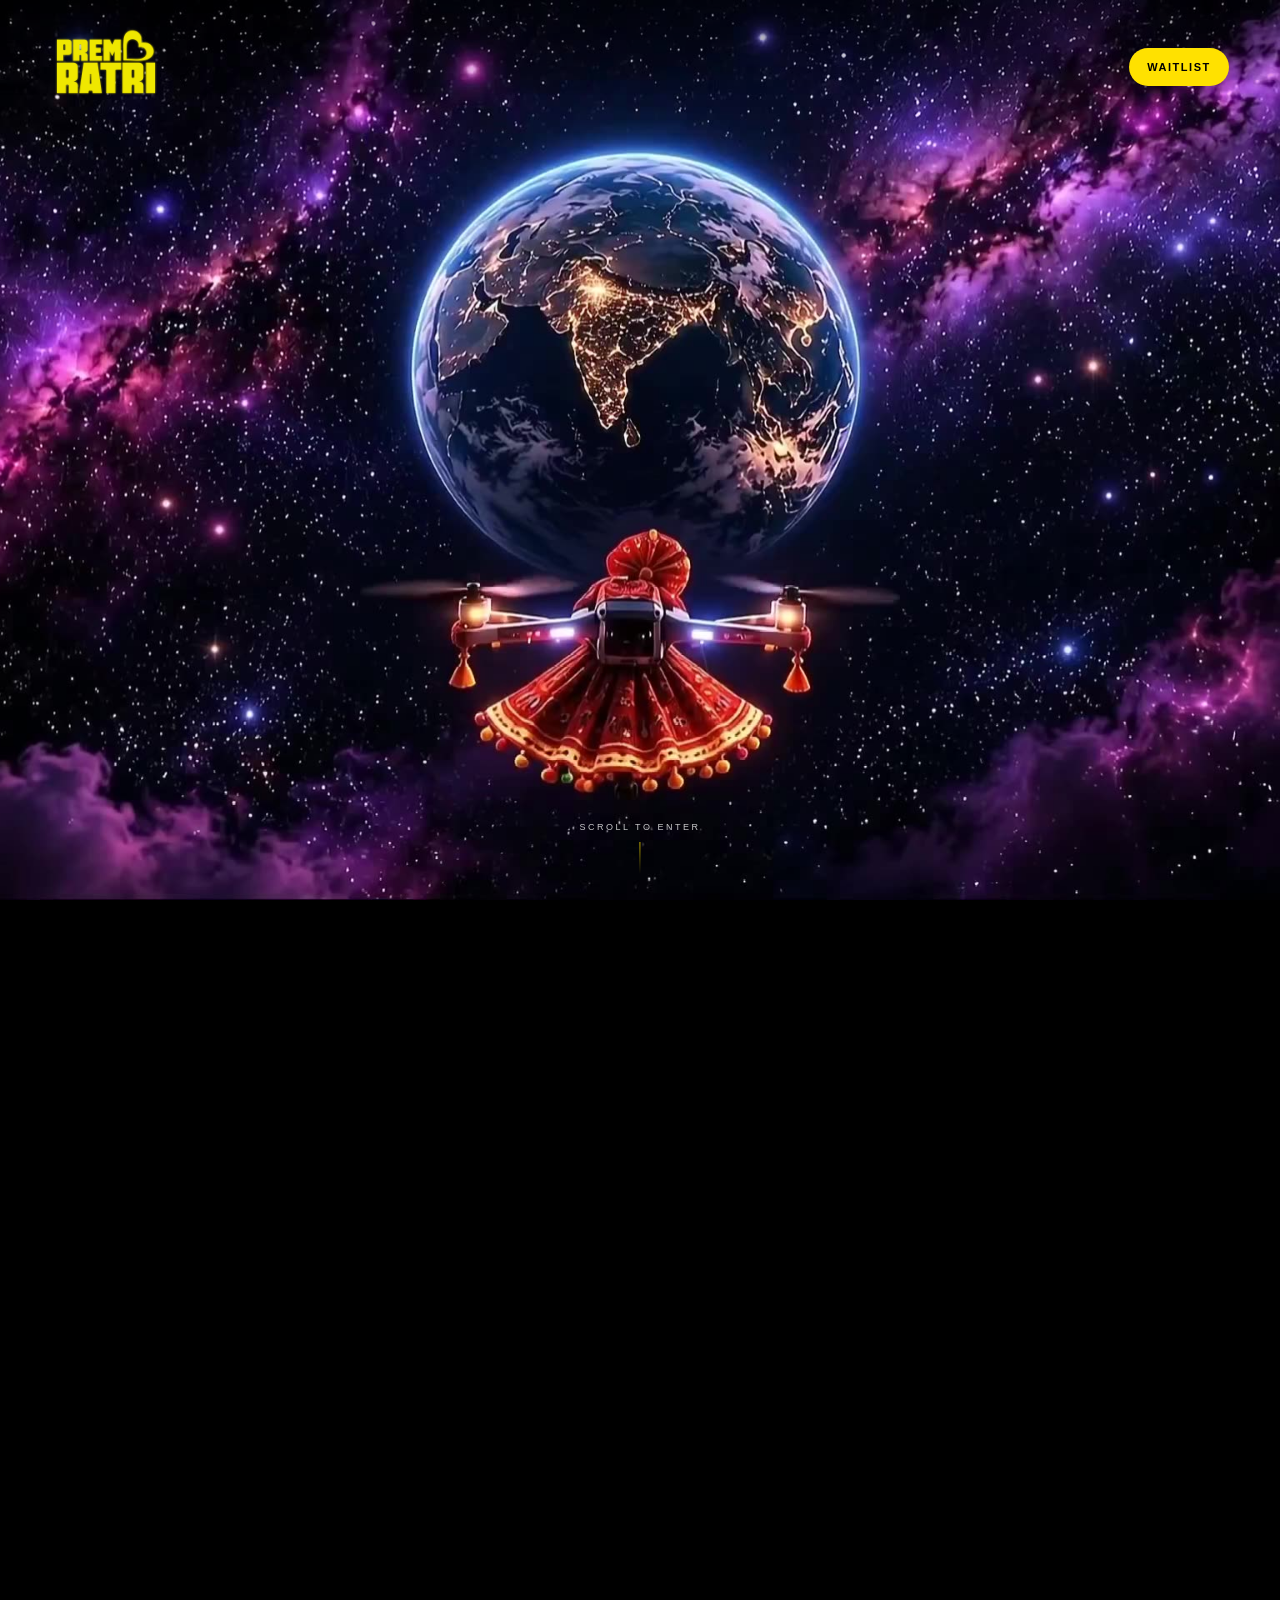
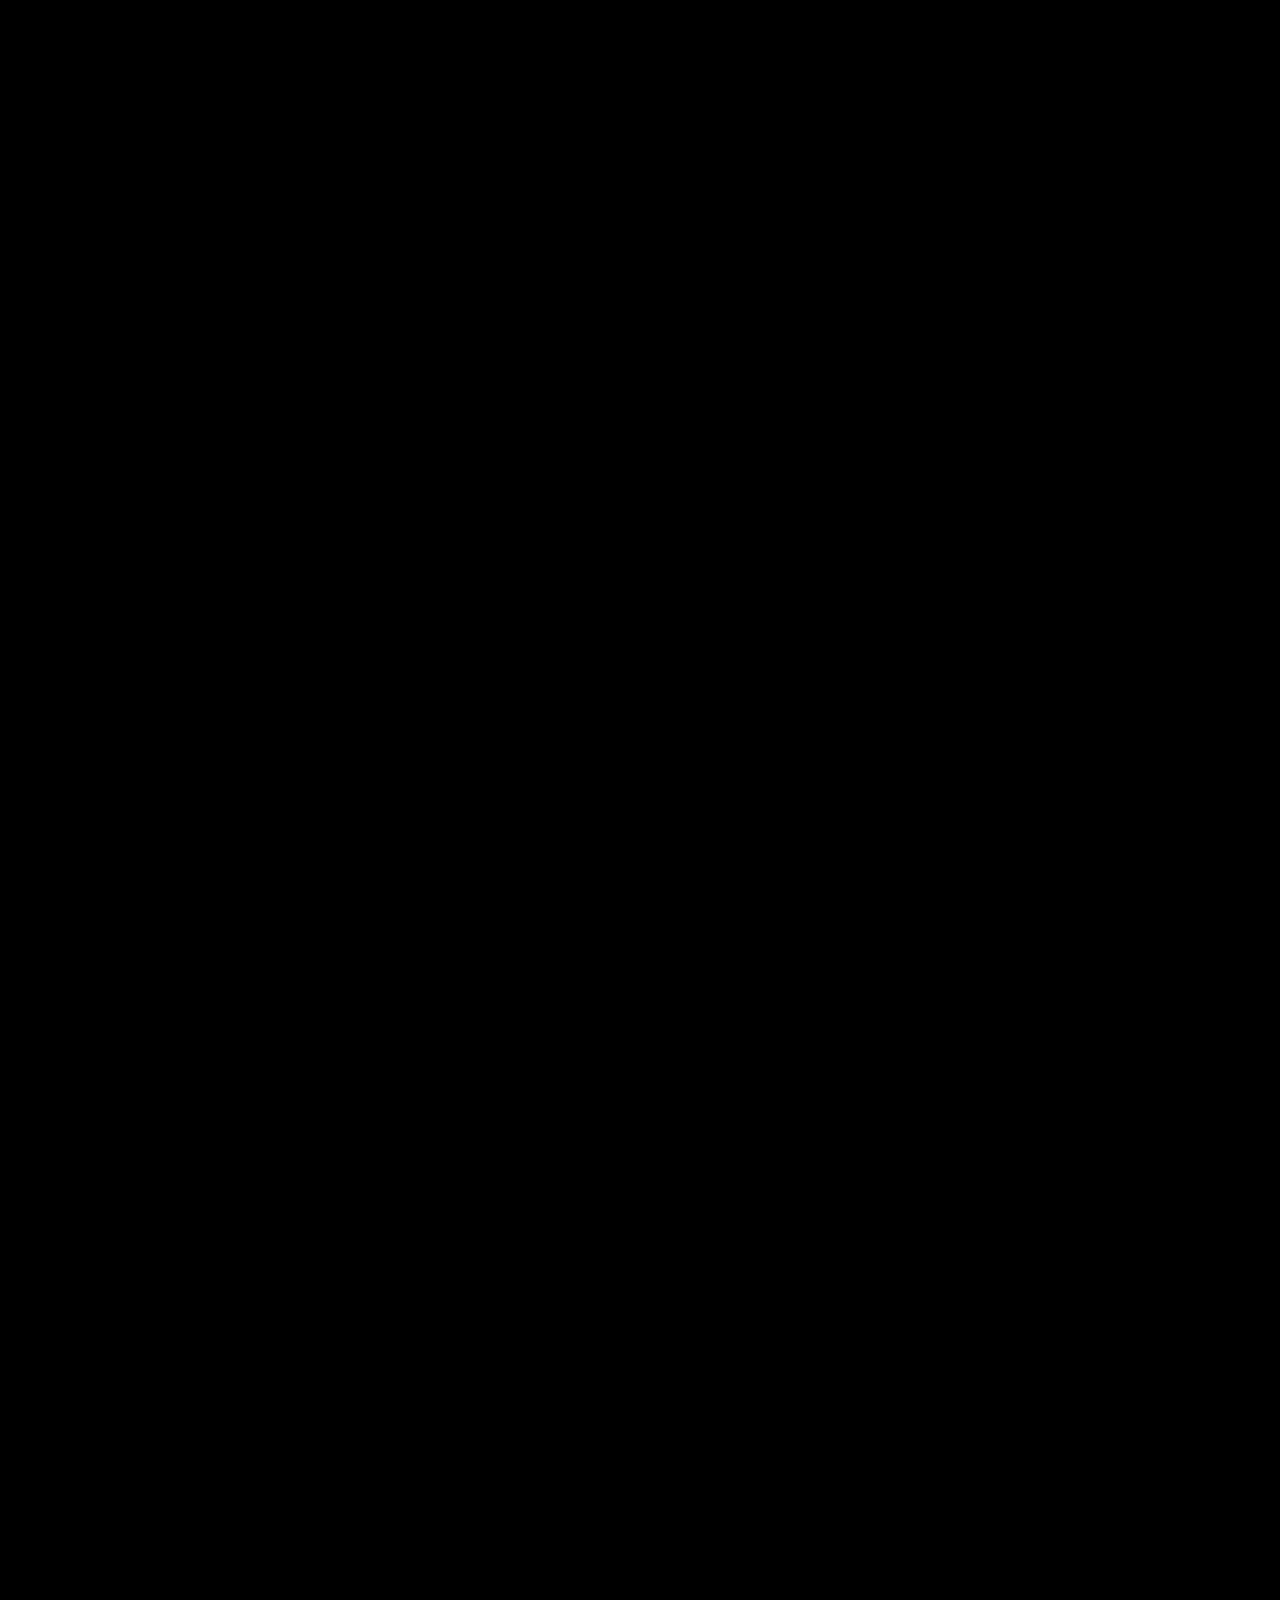
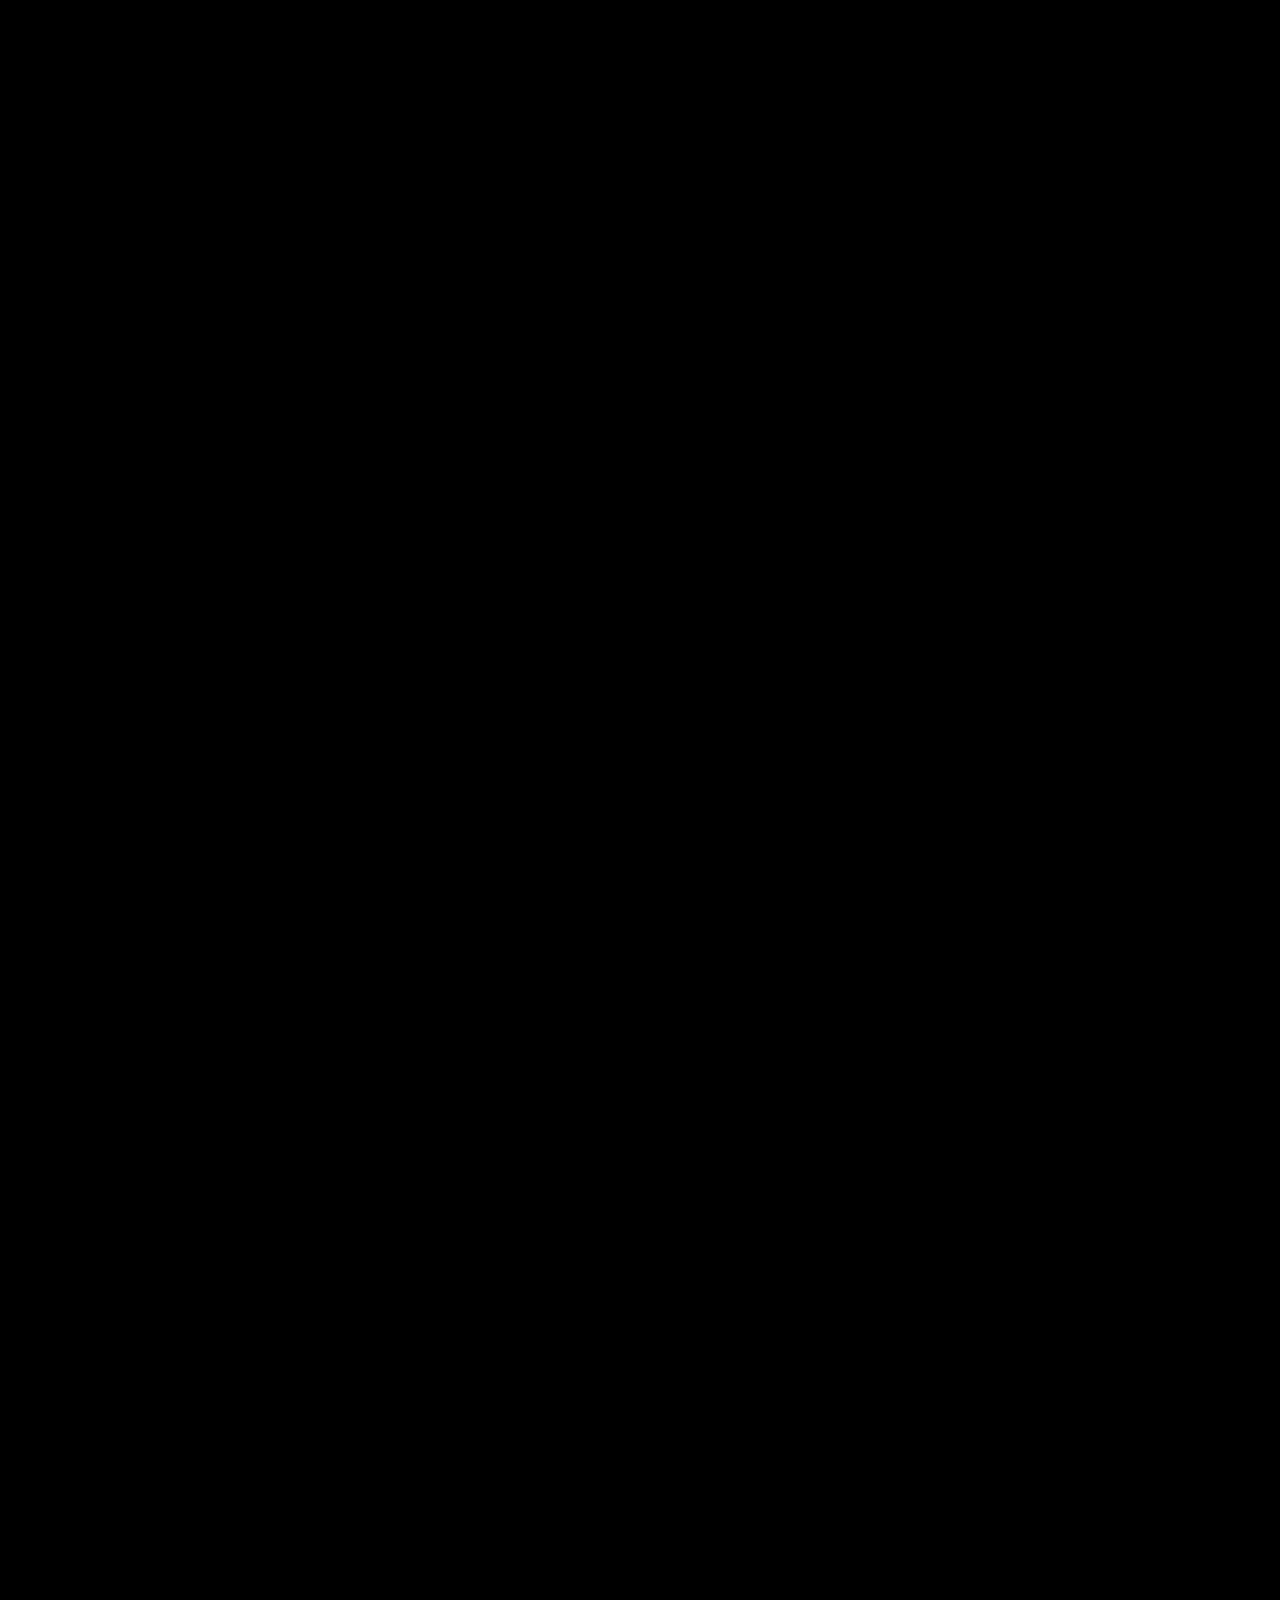
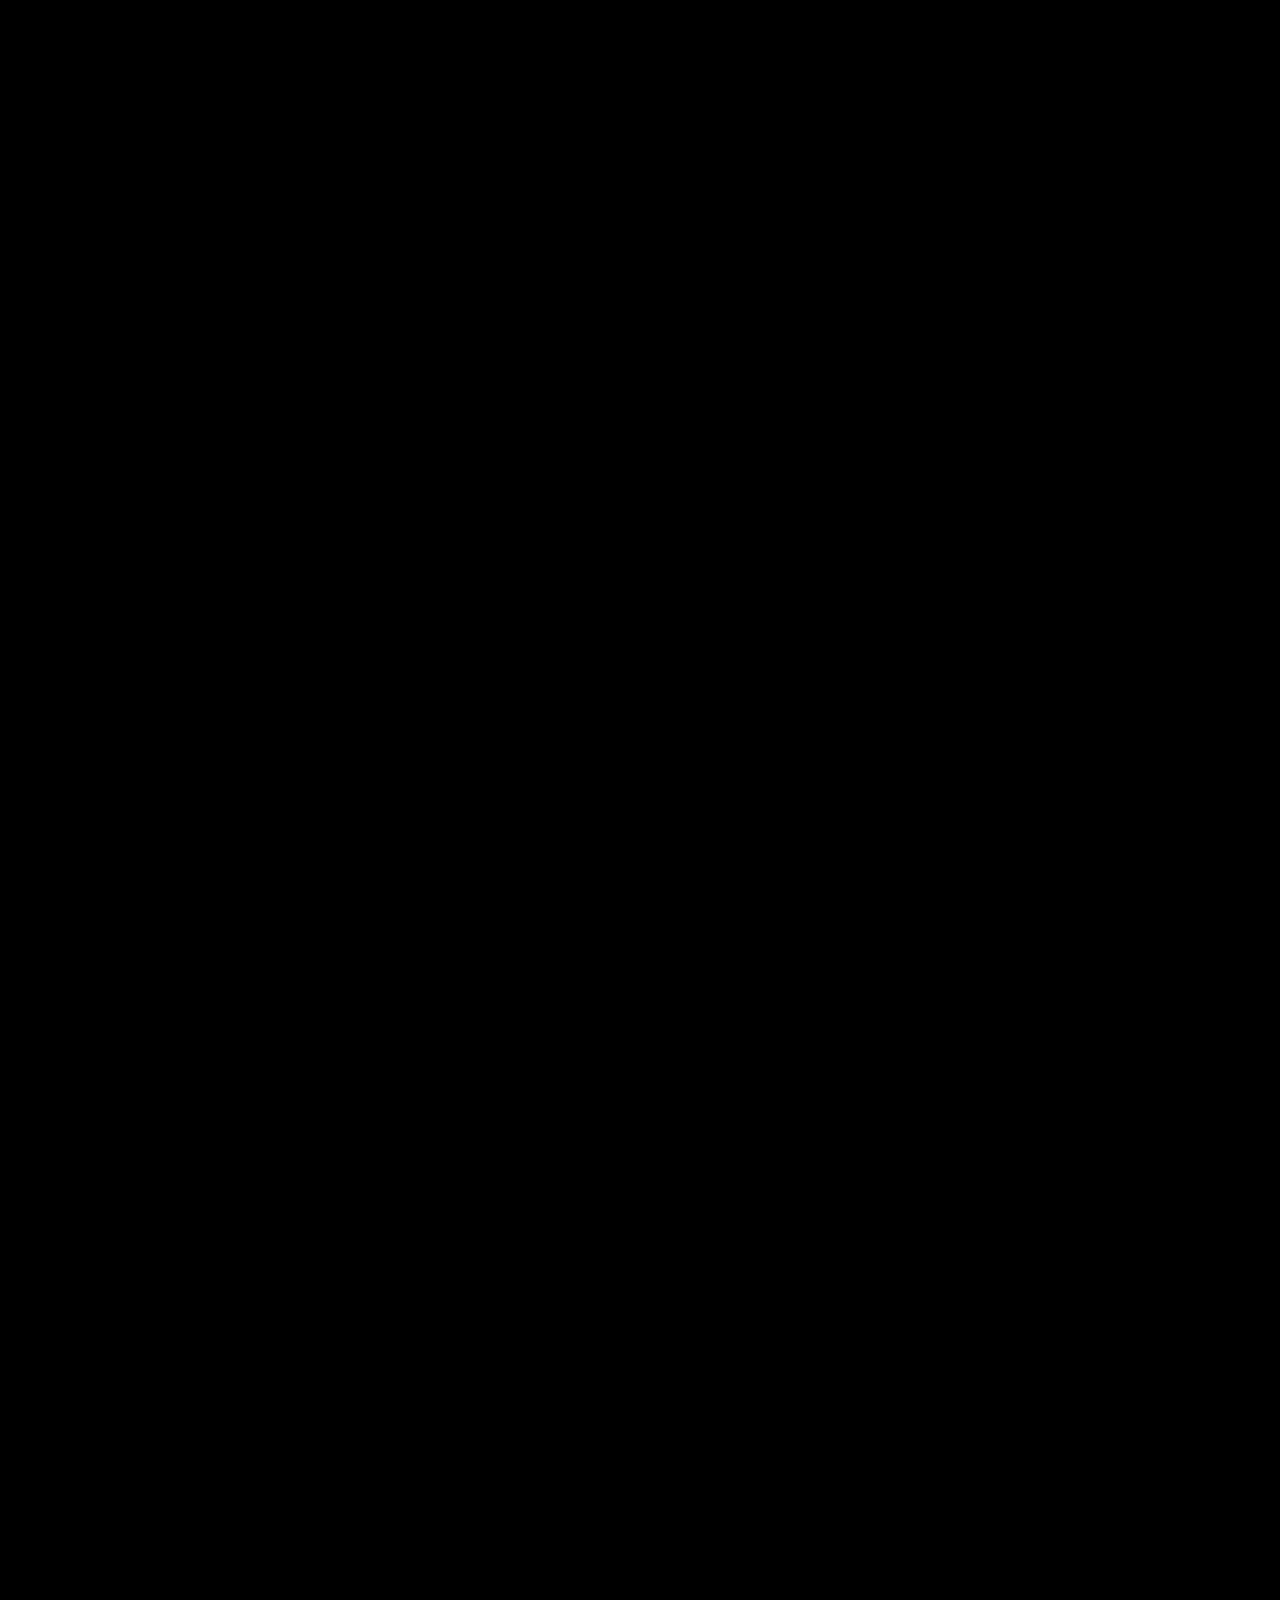
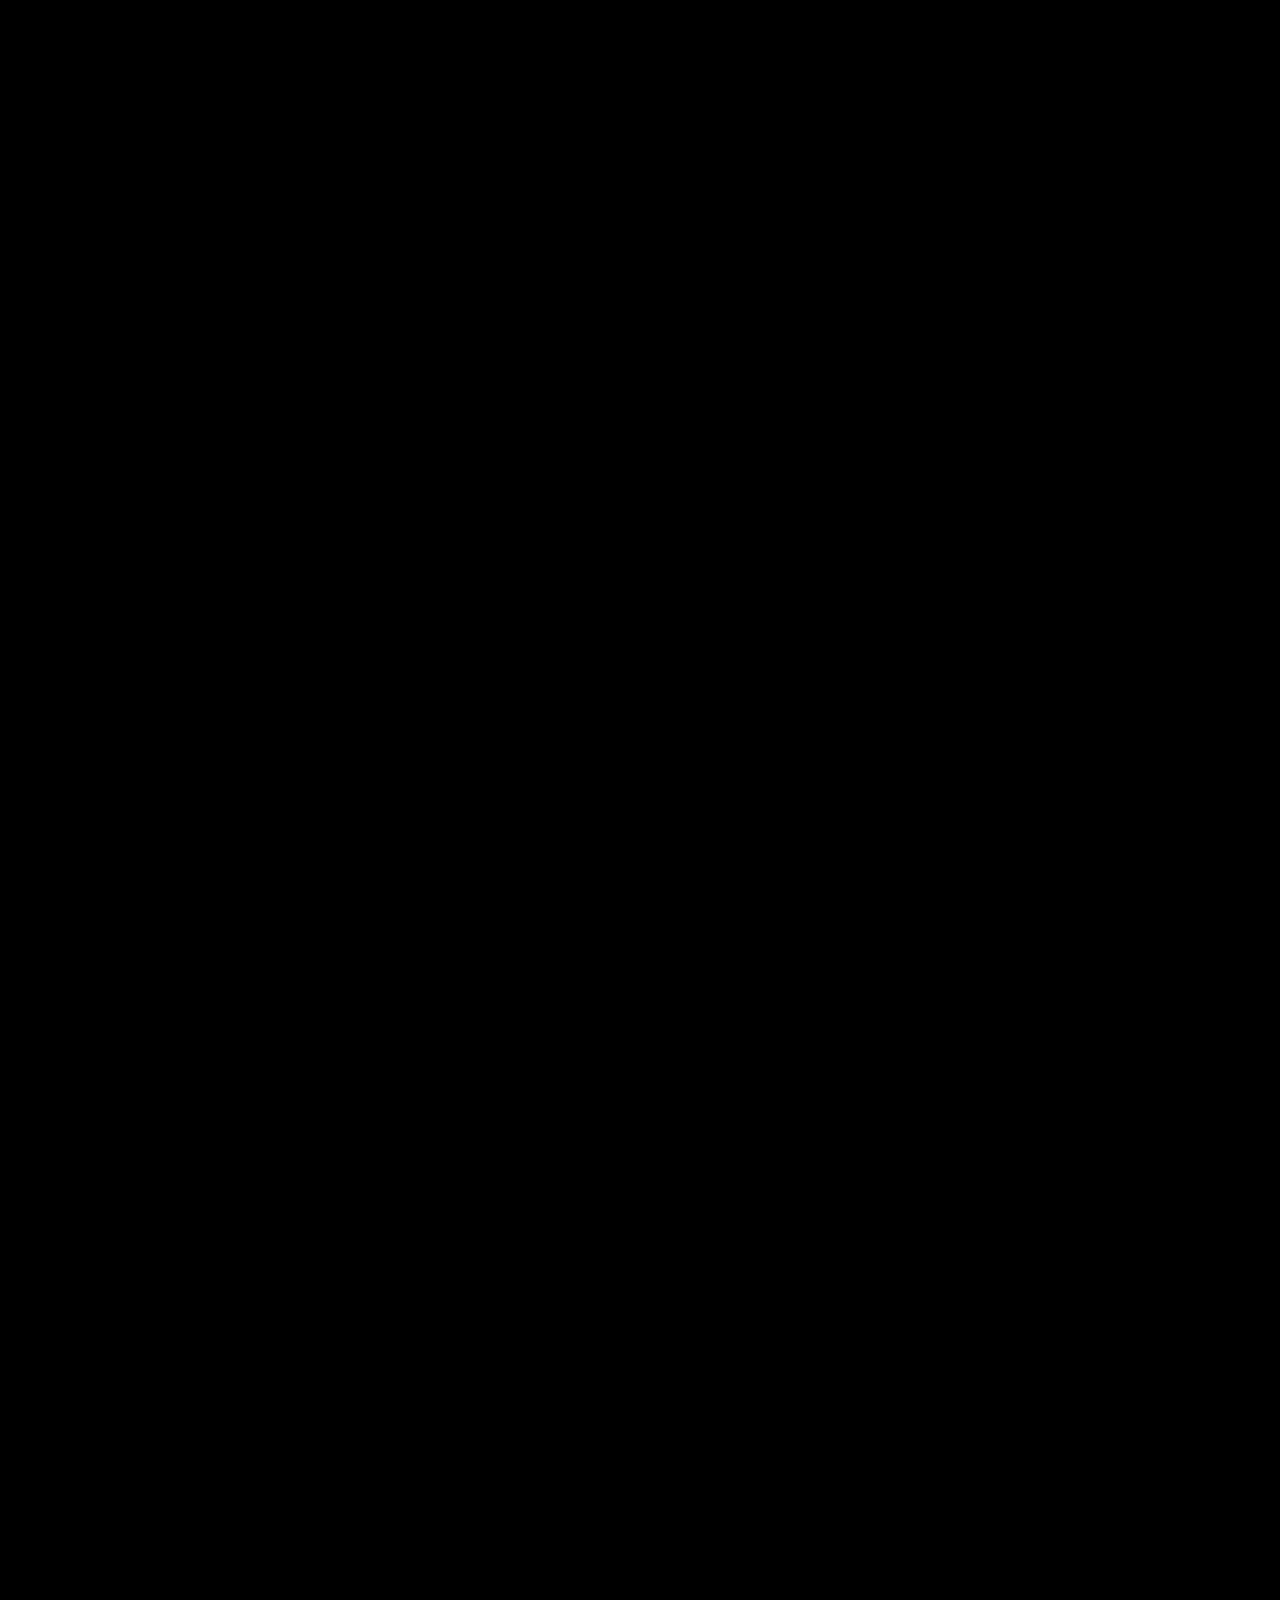
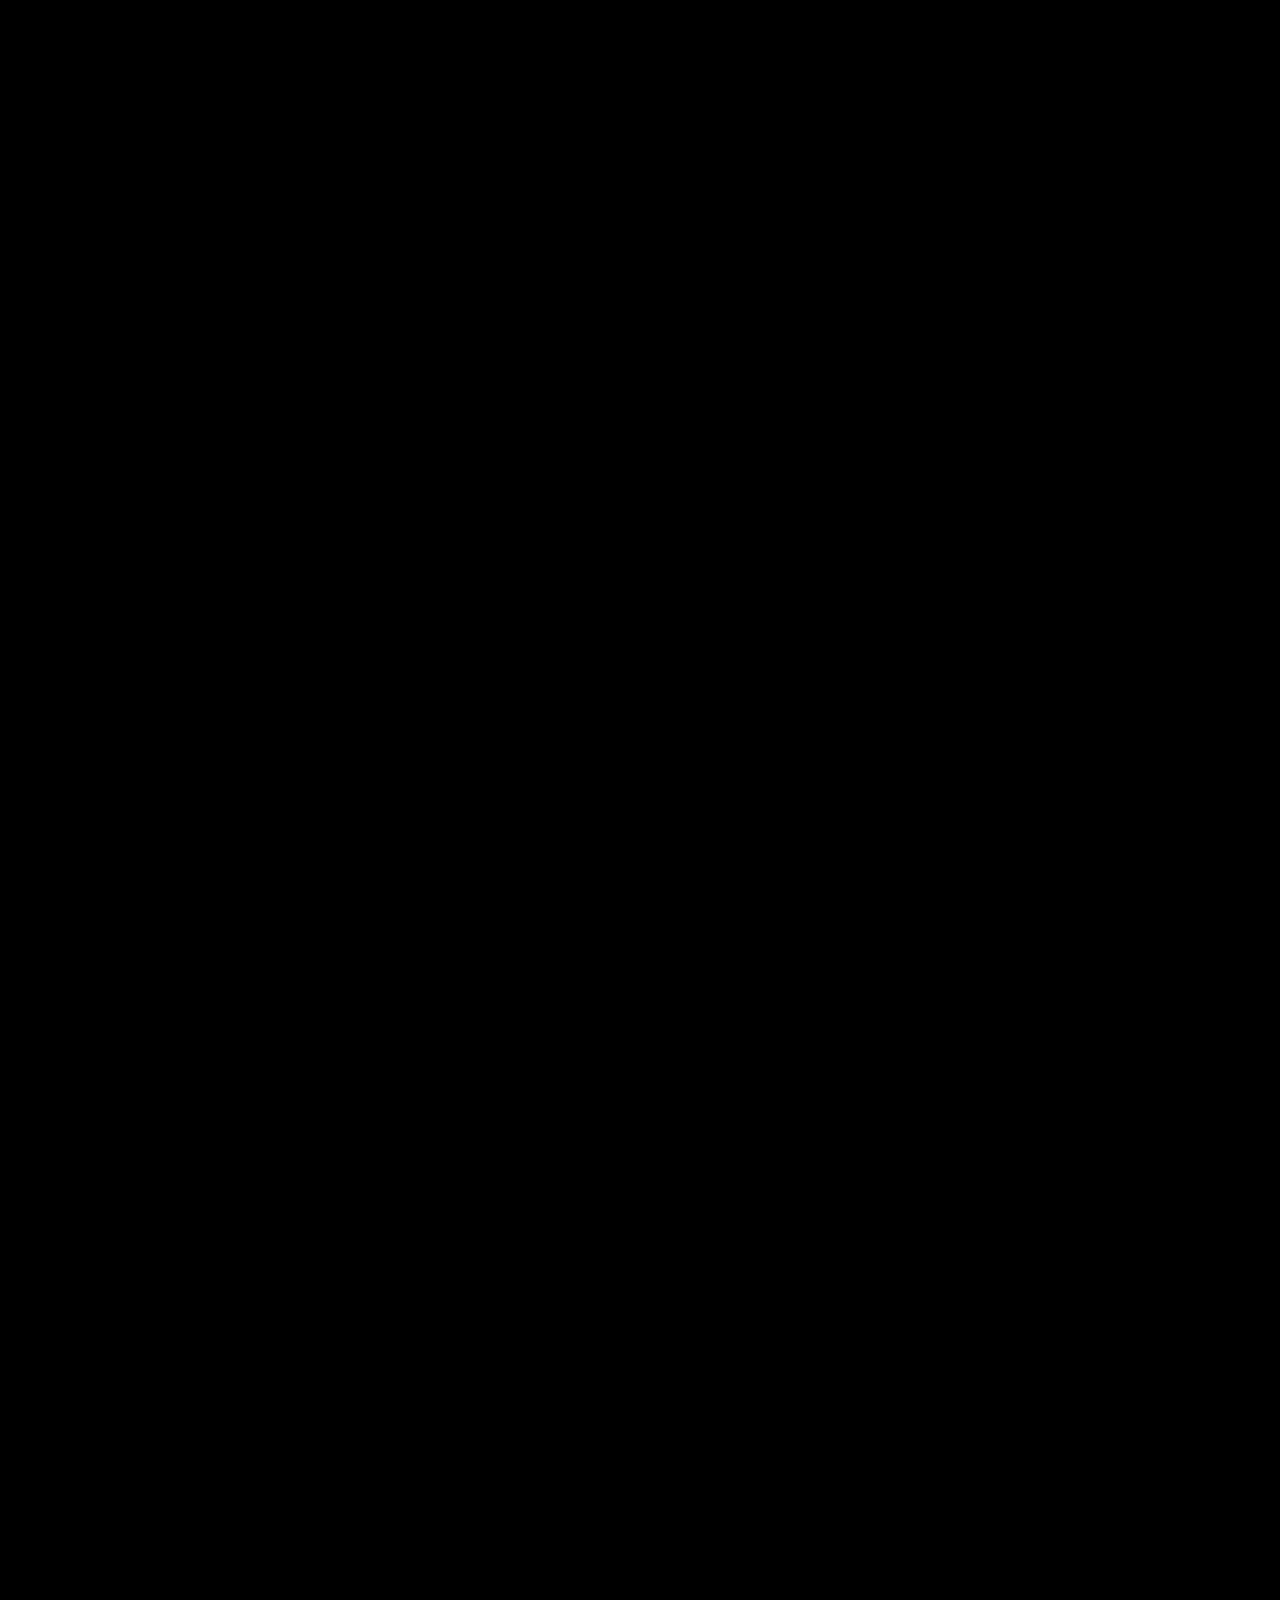
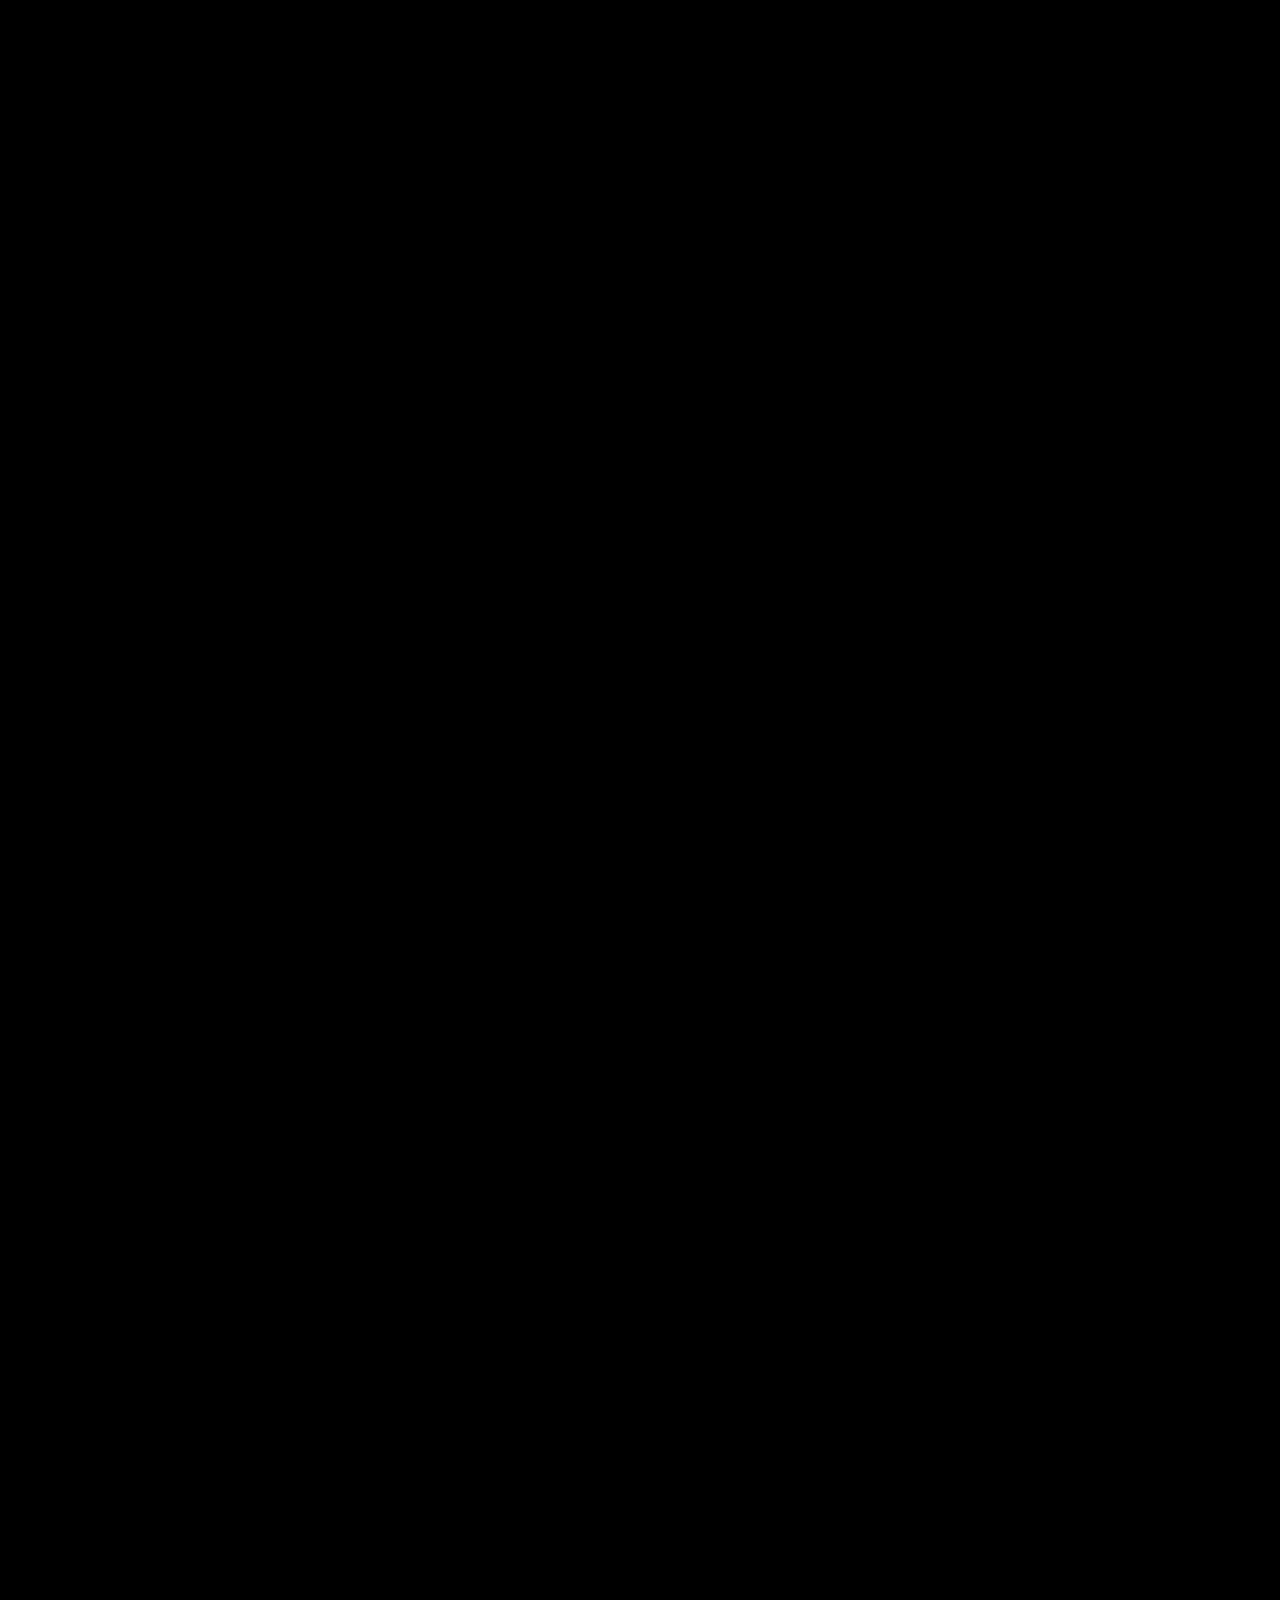
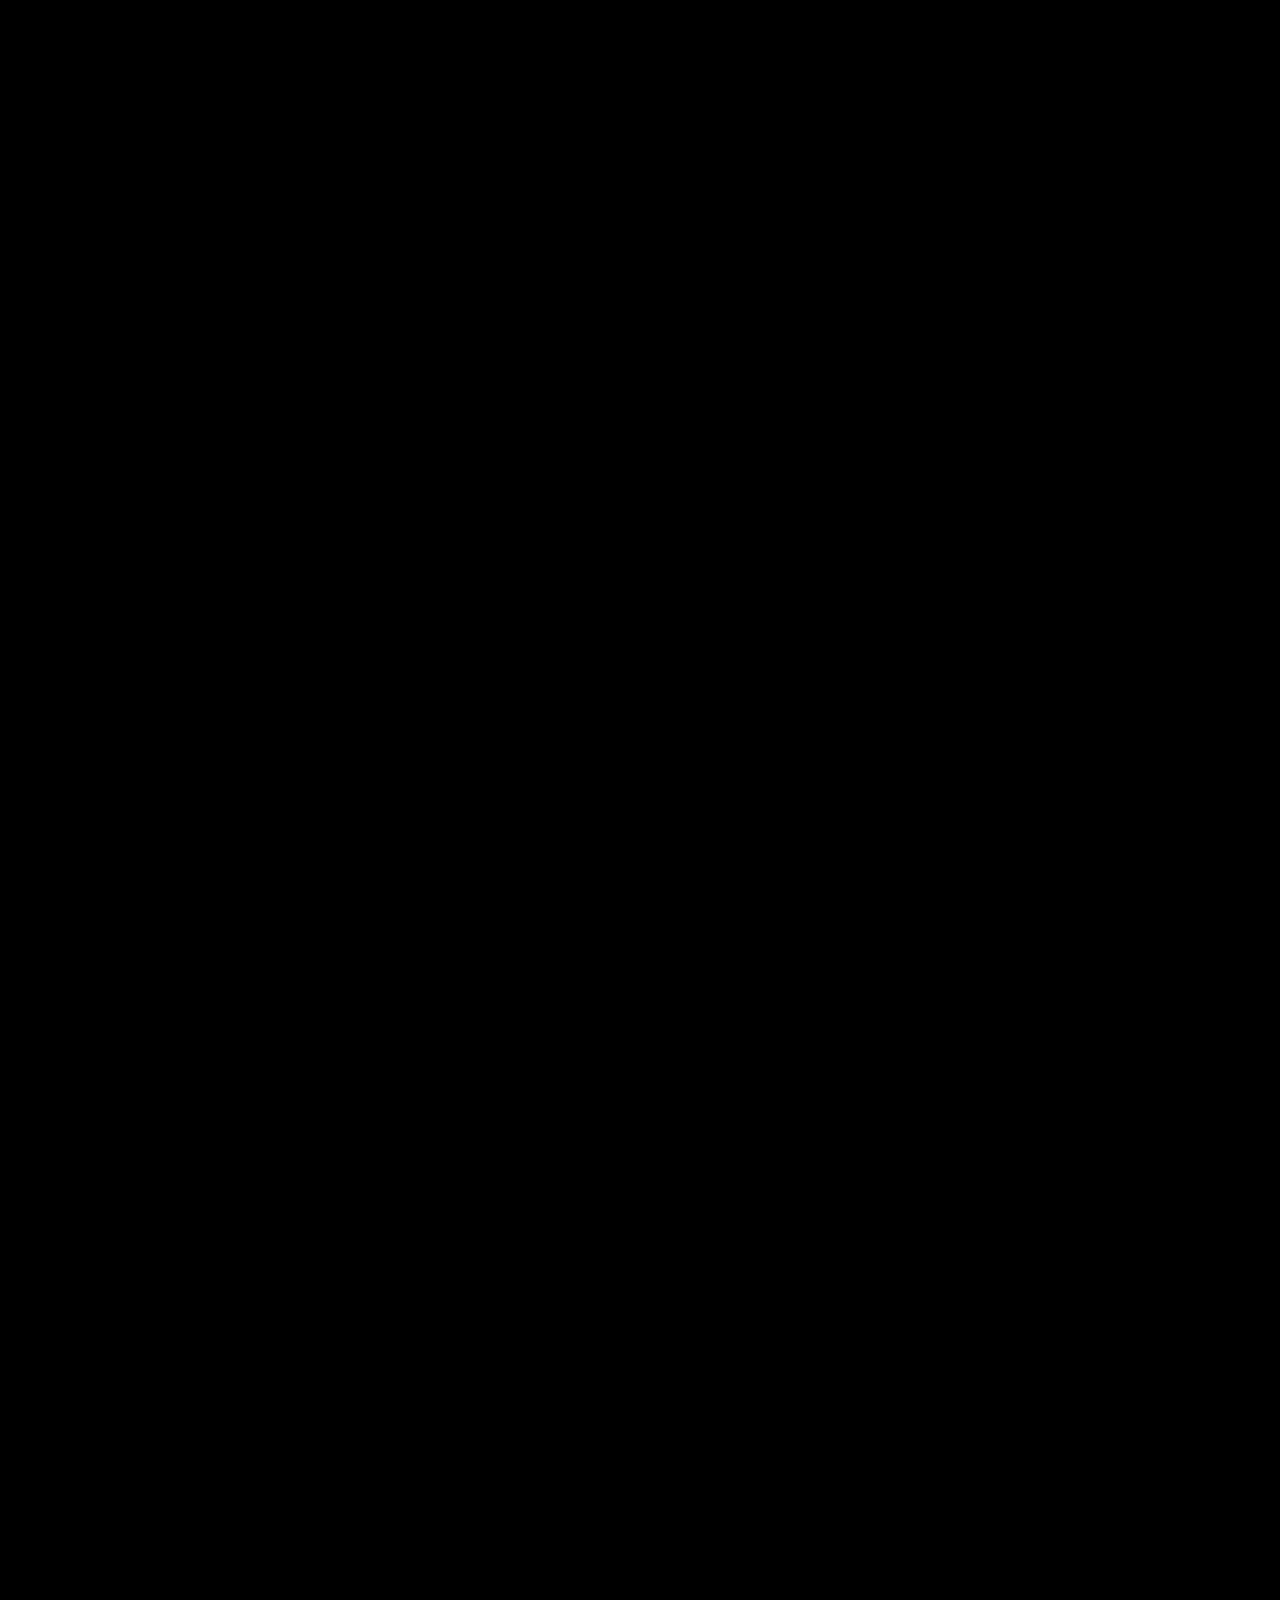
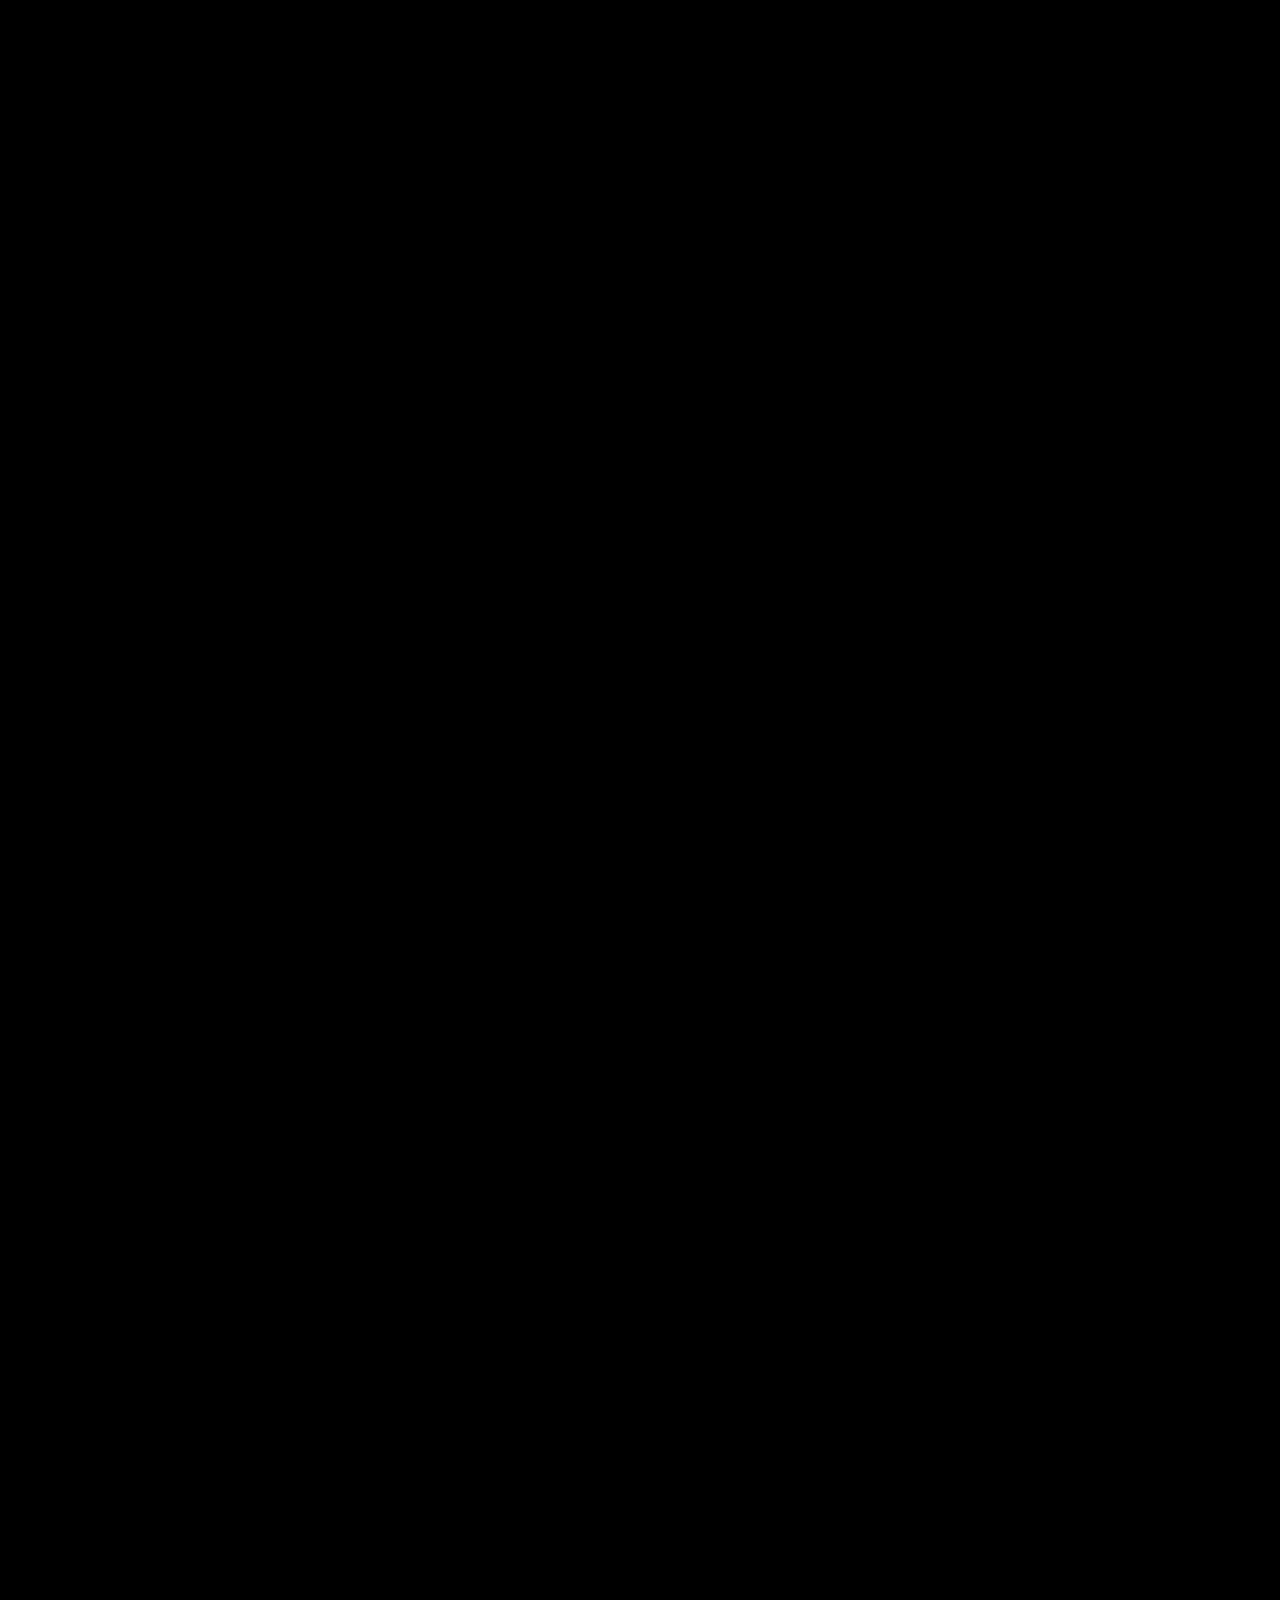
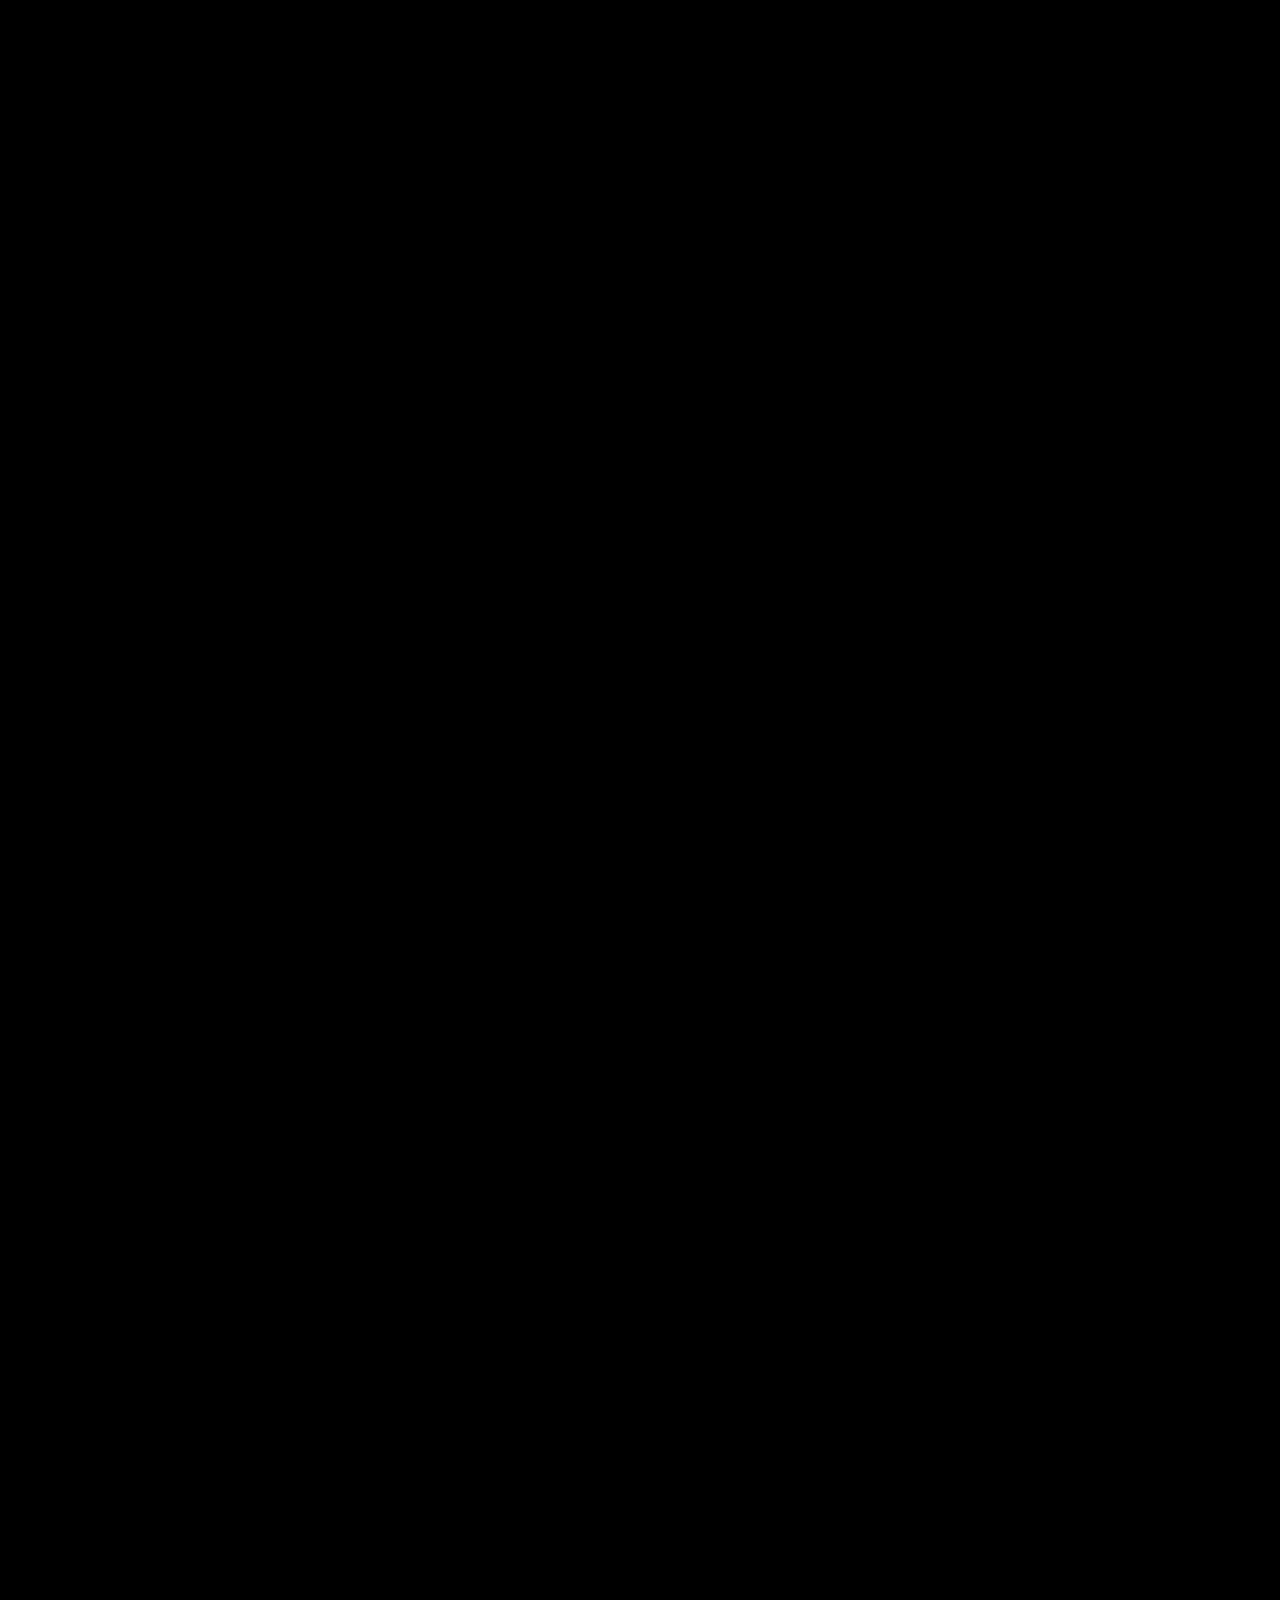
==== index.html @ a8b83d9d "Add waitlist, Instagram and contact updates" ====
<!doctype html>
<html lang="en">

<head>
  <meta charset="utf-8">
  <meta name="viewport" content="width=device-width,initial-scale=1,viewport-fit=cover">
  <meta name="theme-color" content="#000000">
  <link rel="icon" type="image/png" href="PremRatrilogo.png">
  <title>PREM RATRI</title>
  <link rel="stylesheet" href="css/style.css">
  <!-- WAITLIST MODULE: remove this line + mount div + waitlist.js to detach -->
  <link rel="stylesheet" href="css/waitlist.css">
</head>

<body>
  <header class="site-header" id="siteHeader">
    <div class="brand-logo">
      <img src="./PremRatrilogo.png" alt="Prem Ratri">
    </div>
    <!-- <a class="header-book" href="https://www.youtube.com/">BOOK NOW</a> -->
  </header>

  <main id="top">
    <section class="sequence" id="sequence" aria-label="Prem Ratri cinematic experience">
      <div class="stage" id="stage">
        <video id="sequenceVideo" class="sequence-video" muted playsinline webkit-playsinline preload="auto"
          poster="video/prem-ratri-desktop-poster.jpg" data-desktop-src="video/prem-ratri-scroll.mp4"
          data-mobile-src="video/prem-ratri-scroll-mobile.mp4" aria-label="Prem Ratri scroll animation"></video>
        <div class="scroll-cue" id="scrollCue">SCROLL TO ENTER<span></span></div>
      </div>
    </section>

    <!-- <section class="booking" id="booking">
      <div class="booking-inner">
        <div class="wordmark">PREM RATRI</div>
        <p class="date">21 &amp; 22 OCTOBER</p>
        <button class="book-now" id="bookNow" type="button">BOOK NOW</button>
      </div>
    </section> -->

    <section class="booking" id="booking">

      <div class="booking-inner">
        <p class="lineup-label">ARTIST LINE UP</p>
        <div class="lineup-poster">
          <img src="EB_092.jpg" alt="Prem Ratri Artist Line Up" class="artist-poster">
        </div>
        <div class="artist-dates">
          <span>21 OCT : RAAG MEHTA</span>
          <span class="artist-divider">•</span>
          <span>22 OCT : KEERTHI SAGATHIA</span>
        </div>
        <!-- <p class="venue">
          <span>VENUE :</span> Kadamb Greens, opp. Arvind Uplands
        </p> -->
        <p class="event-description">
          Experience Ahmedabad’s grandest Garba celebration, brought to life
          with cutting-edge production, spectacular decor, and an
          unforgettable festive atmosphere.
        </p>
        <!-- WAITLIST MODULE START — remove this div and the waitlist CSS/JS includes to detach -->
        <div id="premRatriWaitlist"></div>
        <!-- WAITLIST MODULE END -->

        <!-- Original CTA preserved for easy restoration
        <div class="passes-soon">
          PASSES WILL BE LIVE SOON
        </div>
        -->
      </div>

    </section>
  </main>

  <footer class="footer" id="footer">
    <div class="footer-logo">PREM RATRI</div>
    <p class="footer-date">21 &amp; 22 OCTOBER</p>
    <nav class="footer-links" aria-label="Legal links">
      <a href="terms-of-service.html">Terms of Service</a>
      <a href="bookings-terms.html">Bookings Terms &amp; Conditions</a>
      <a href="privacy-policy.html">Privacy Policy</a>
      <a href="cancellation-refund.html">Cancellation &amp; Refund</a>
      <a href="ticketing-policy.html">Ticketing Policy</a>

      <!-- <button data-policy="sponsors">Sponsors</button> -->
    </nav>

    <div class="footer-contact">

      <a href="mailto:contact@kasturih.in" class="footer-contact-item">
        <svg viewBox="0 0 24 24" aria-hidden="true">
          <path d="M20 4H4a2 2 0 0 0-2 2v12a2 2 0 0 0 2 2h16a2 2 0 0 0 2-2V6a2 2 0 0 0-2-2zm0 4-8 5-8-5V6l8 5 8-5v2z" />
        </svg>
        <span>contact@kasturih.in</span>
      </a>

      <span class="footer-contact-divider"></span>

      <a href="https://instagram.com/premratri" target="_blank" rel="noopener noreferrer" class="footer-contact-item">
        <svg viewBox="0 0 24 24" aria-hidden="true">
          <path
            d="M7 2h10a5 5 0 0 1 5 5v10a5 5 0 0 1-5 5H7a5 5 0 0 1-5-5V7a5 5 0 0 1 5-5zm0 2a3 3 0 0 0-3 3v10a3 3 0 0 0 3 3h10a3 3 0 0 0 3-3V7a3 3 0 0 0-3-3H7zm5 3a5 5 0 1 1 0 10 5 5 0 0 1 0-10zm0 2a3 3 0 1 0 0 6 3 3 0 0 0 0-6zm5.5-3.25a1.25 1.25 0 1 1 0 2.5 1.25 1.25 0 0 1 0-2.5z" />
        </svg>
        <span>@premratri</span>
      </a>

    </div>

    <div class="footer-rule"></div>
    <div class="footer-copyright-logo">
      <img src="./PremRatrilogo.png">
    </div>
  </footer>

  <dialog class="policy-dialog" id="policyDialog">
    <div class="dialog-head">
      <h2 id="policyTitle"></h2>
      <button id="closeDialog" aria-label="Close">
      </button>
    </div>
    <div class="dialog-body" id="policyBody"></div>
  </dialog>

  <script src="js/scroll-video.js" defer></script>
  <!-- WAITLIST MODULE -->
  <script src="js/waitlist.js" defer></script>
  <script src="js/site.js" defer></script>
</body>

</html>
---- css/style.css ----
:root {
  --yellow: #ffe100;
  --edge: clamp(10px, 4vw, 64px)
}

* {
  box-sizing: border-box
}

html {
  scroll-behavior: auto;
  background: #000
}

body {
  margin: 0;
  background: #000;
  color: #fff;
  font-family: Arial, Helvetica, sans-serif;
  overflow-x: hidden
}

button,
a {
  font: inherit
}

.site-header {
  position: fixed;
  inset: 0 0 auto 0;
  z-index: 30;
  display: flex;
  align-items: center;
  justify-content: space-between;
  padding: 12px var(--edge);
  pointer-events: none;
  background: linear-gradient(to bottom, rgba(0, 0, 0, .42), transparent);
  transition: opacity .35s ease
}

.site-header>* {
  pointer-events: auto
}

.header-book {
  color: #000;
  background: var(--yellow);
  text-decoration: none;
  font-weight: 800;
  font-size: 12px;
  letter-spacing: .14em;
  padding: 13px 18px;
  border-radius: 999px
}

.sequence {
  position: relative;
  height: 1800vh;
  background: #000;
  overflow: visible
}

/* .stage {
  position: sticky;
  top: 0;
  width: 100%;
  height: 100vh;
  height: 100svh;
  overflow: hidden;
  background: #000;
  isolation: isolate
} */

.stage {
  position: sticky;
  top: 0;
  width: 100%;
  height: 100vh;
  height: 100dvh;
  overflow: hidden;
  background: #000;
  isolation: isolate;
}

.stage canvas,
.stage .sequence-video {
  position: absolute;
  inset: 0;
  width: 100%;
  height: 100%;
  display: block;
  background: #000;
  object-fit: cover;
  object-position: center center
}

.scroll-cue {
  position: absolute;
  z-index: 7;
  left: 50%;
  bottom: max(26px, env(safe-area-inset-bottom));
  transform: translateX(-50%);
  font-size: 9px;
  letter-spacing: .28em;
  white-space: nowrap;
  color: #fff;
  opacity: .78;
  transition: opacity .35s
}

.scroll-cue span {
  display: block;
  width: 1px;
  height: 32px;
  margin: 10px auto 0;
  background: linear-gradient(var(--yellow), transparent)
}

/* .booking {
  min-height: 100vh;
  min-height: 100svh;
  display: grid;
  place-items: center;
  padding: 100px 24px;

  background: linear-gradient(170deg, #ee6fae 0%, #d9468f 38%, #b84bb8 72%, #8b3fd1 100%);

  color: #fff;
}.booking-inner{text-align:center}
.wordmark{color:var(--yellow);font-size:clamp(58px,10vw,170px);line-height:.85;font-weight:900;letter-spacing:-.07em}
.date{font-size:clamp(14px,1.6vw,25px);letter-spacing:.28em;margin:32px 0 0}
.book-now{margin-top:42px;border:0;background:var(--yellow);color:#000;border-radius:999px;padding:18px 34px;font-weight:900;letter-spacing:.16em;cursor:pointer;min-width:170px}
.book-now:hover,
.header-book:hover{filter:brightness(.94)} */

.booking {
    min-height: 100svh;
    background: linear-gradient(
        180deg,
        #d9428f 0%,
        #b83fc0 55%,
        #8739df 100%
    );

    display: flex;
    align-items: center;
    justify-content: center;

    padding: 120px 24px;
}

.booking-inner {
    width: min(900px, 100%);
    text-align: center;
}

.lineup-label {
    margin: 0 0 32px;

    color: #ffe100;

    font-size: clamp(18px, 2vw, 28px);
    font-weight: 900;

    letter-spacing: .18em;
}

.lineup-poster {
    width: min(530px, 100%);
    margin: 0 auto;
}

.artist-poster {
    display: block;

    width: 100%;
    height: auto;

    object-fit: contain;

    border-radius: 18px;
}

.artist-dates {
    margin-top: 30px;

    display: flex;
    justify-content: center;
    align-items: center;
    flex-wrap: wrap;

    gap: 12px;

    color: #fff;

    font-size: clamp(13px, 1.4vw, 18px);
    font-weight: 800;

    letter-spacing: .12em;
}

.artist-divider {
    color: #ffe100;
}

.event-description {
    width: min(680px, 100%);

    margin: 30px auto 0;

    color: rgba(255,255,255,.78);

    font-size: clamp(14px, 1.2vw, 17px);
    line-height: 1.7;

    letter-spacing: .02em;
}

.passes-soon {
    display: inline-flex;
    align-items: center;
    justify-content: center;

    margin-top: 45px;

    min-height: 52px;
    padding: 0 32px;

    background: #ffe100;
    color: #000;

    border-radius: 999px;

    font-size: 11px;
    font-weight: 900;

    letter-spacing: .14em;
}

.venue {
    margin: 16px auto 0;

    color: rgba(255, 255, 255, .85);

    font-size: clamp(12px, 1.1vw, 15px);
    font-weight: 500;

    letter-spacing: .06em;
}

.venue span {
    color: #ffe100;
    font-weight: 800;
    letter-spacing: .12em;
}

.footer {
  background: linear-gradient(170deg, #8b3fd1 0%, #6a2fb5 55%, #46207f 100%);

  color: #fff;
  text-align: center;
  padding: 70px 24px 45px;
}

.footer-logo {
  color: var(--yellow);
  font-weight: 900;
  font-size: 26px;
  letter-spacing: -0.05em;
}

.footer-date {
  color: #fff;
  font-size: 11px;
  letter-spacing: .18em;
  margin: 8px 0 28px;
}

.footer-links {
  display: flex;
  justify-content: center;
  flex-wrap: wrap;
  gap: 10px 24px;
  max-width: 980px;
  margin: 0 auto;
}

.footer-links button {
  border: 0;
  background: none;
  color: rgba(255, 255, 255, .92);
  cursor: pointer;
  padding: 7px 0;
  font-family: Georgia, serif;
  font-size: 15px;
}

.footer-links button:hover {
  color: var(--yellow);
  text-decoration: underline;
}

.footer-rule {
  height: 1px;
  background: rgba(255, 255, 255, .18);
  max-width: 620px;
  margin: 28px auto 20px;
}

.footer-copyright-logo {
  display: flex;
  justify-content: center;
  align-items: center;
  margin-top: 20px;
}

.footer-copyright-logo img {
  width: 150px;
  height: auto;
  display: block;
}

.policy-dialog {
  width: min(860px, calc(100% - 30px));
  max-height: 86vh;
  border: 0;
  border-radius: 16px;
  padding: 0;
  background: #f7f6fb;
  color: #3f3c48;
  box-shadow: 0 30px 90px rgba(0, 0, 0, .4)
}

.policy-dialog::backdrop {
  background: rgba(0, 0, 0, .76);
  backdrop-filter: blur(5px)
}

.dialog-head {
  position: sticky;
  top: 0;
  background: #f7f6fb;
  display: flex;
  justify-content: space-between;
  align-items: center;
  padding: 24px 28px;
  border-bottom: 1px solid #e3e1ea;
  z-index: 2
}

.dialog-head h2 {
  margin: 0;
  font-size: 24px
}

.dialog-head button {
  border: 0;
  background: #e8e6ef;
  width: 40px;
  height: 40px;
  border-radius: 50%;
  font-size: 28px;
  cursor: pointer
}

.dialog-body {
  padding: 12px 28px 34px;
  line-height: 1.75
}

.dialog-body h3 {
  margin: 28px 0 8px;
  font-size: 17px;
  color: #222
}

.dialog-body p {
  margin: 0 0 15px
}

.dialog-body ul {
  padding-left: 20px
}

/* @media(max-width:700px){:root{--edge:16px}
.header-book{font-size:10px;padding:11px 14px}

.sequence{height:1500vh}.booking{padding:80px 18px}
.wordmark{font-size:clamp(54px,18vw,88px)}
.date{font-size:12px;letter-spacing:.22em}
.footer{padding:55px 18px 36px}
.footer-links{flex-direction:column;gap:2px}
.policy-dialog{max-height:90vh}
.dialog-head{padding:18px}
.dialog-body{padding:8px 18px 26px}
.dialog-head h2{font-size:20px}
} */


@media (max-width: 700px) {

    .booking {
        padding: 85px 18px 70px;
    }

    .lineup-label {
        margin-bottom: 22px;
        font-size: 16px;
    }

    .lineup-poster {
        width: 100%;
    }

    .artist-poster {
        border-radius: 12px;
    }

    .artist-dates {
        margin-top: 22px;

        flex-direction: column;
        gap: 7px;

        font-size: 12px;
        line-height: 1.5;
    }

    .artist-divider {
        display: none;
    }

    .event-description {
        margin-top: 26px;

        max-width: 360px;

        font-size: 13px;
        line-height: 1.7;
    }

    .passes-soon {
        margin-top: 35px;

        min-height: 48px;
        padding: 0 24px;

        font-size: 10px;
    }
}

@media(prefers-reduced-motion:reduce) {
  html {
    scroll-behavior: auto
  }

  .scroll-cue {
    display: none
  }
}

.brand-logo {
  display: flex;
  align-items: center;
  transform: translateY(15px)
}

.brand-logo img {
  width: 110px;
  height: auto;
  display: block
}

.header-book {
  transform: translateY(16px)
}

@media(max-width:700px) {
  .brand-logo img {
    width: 80px
  }
}

/* Policy dialog gradients: pink / purple alternating */
.policy-dialog {
  --tone: #f8c3dc;
  background: linear-gradient(180deg, var(--tone) 0, var(--tone) 90px, #f7f6fb 560px);
}

.policy-dialog[data-tone="bookings"],
.policy-dialog[data-tone="refund"] {
  --tone: #d6c2f7
}

.dialog-head {
  background: var(--tone);
  border-bottom-color: rgba(255, 255, 255, .55)
}

.footer-links a {
  color: rgba(255, 255, 255, .92);
  text-decoration: none;
  padding: 7px 0;
  font-family: Georgia, serif;
  font-size: 15px
}

.footer-links a:hover {
  color: var(--yellow);
  text-decoration: underline
}




@media (max-width: 700px) {

    .site-header {
        transition:
            opacity .1s ease,
            visibility .1s ease;
    }

    .site-header.hide-on-booking {
        opacity: 0;
        visibility: hidden;
        pointer-events: none;
    }

}



@media (max-width: 700px) {

    .venue {
        max-width: 320px;
        margin-top: 15px;

        font-size: 11px;
        line-height: 1.6;
    }

}



@media (max-width: 700px) {

  html,
  body {
    margin: 0;
    padding: 0;
    width: 100%;
  }

  .stage {
    height: 100dvh;
    min-height: 100dvh;
    max-height: 100dvh;
  }

  .stage .sequence-video {
    position: absolute;
    inset: 0;
    width: 100%;
    height: 100%;
    min-height: 100%;
    object-fit: cover;
    object-position: center center;
    display: block;
  }
}

/* Cross-device mobile viewport fix for dynamic browser bars */
@media (max-width: 700px) {
  .stage {
    height: var(--app-height, 100dvh);
    min-height: var(--app-height, 100dvh);
    max-height: var(--app-height, 100dvh);
  }

  .stage .sequence-video {
    width: 100%;
    height: 100%;
    object-fit: cover;
    object-position: center center;
  }
}


.footer-contact {
    margin-top: 22px;
    display: flex;
    justify-content: center;
    align-items: center;
    gap: 18px;
    flex-wrap: wrap;
}

.footer-contact-item {
    display: inline-flex;
    align-items: center;
    gap: 8px;
    color: #fff;
    text-decoration: none;
    font-size: 14px;
    transition: opacity 0.2s ease;
}

.footer-contact-item svg {
    width: 17px;
    height: 17px;
    fill: currentColor;
    flex-shrink: 0;
}

.footer-contact-item:hover {
    opacity: 0.7;
}

.footer-contact-divider {
    width: 1px;
    height: 16px;
    background: rgba(255, 255, 255, 0.35);
}

@media (max-width: 700px) {
    .footer-contact {
        margin-top: 18px;
        gap: 12px;
    }

    .footer-contact-item {
        font-size: 13px;
        gap: 6px;
    }

    .footer-contact-item svg {
        width: 15px;
        height: 15px;
    }
}
---- css/waitlist.css ----
/* Prem Ratri Waitlist — standalone module. Safe to delete when waitlist is no longer needed. */
.waitlist-module {
  width: min(620px, 100%);
  margin: 44px auto 0;
  text-align: center;
}
.waitlist-module__title {
  margin: 0;
  color: #ffe100;
  font-size: clamp(22px, 3vw, 36px);
  font-weight: 900;
  letter-spacing: .08em;
}
.waitlist-module__copy {
  margin: 10px auto 22px;
  color: rgba(255,255,255,.82);
  font-size: 14px;
  line-height: 1.6;
}
.waitlist-form {
  display: grid;
  grid-template-columns: 1fr 1fr;
  gap: 12px;
  text-align: left;
}
.waitlist-form__field:first-child { grid-column: 1 / -1; }
.waitlist-form__field label {
  display: block;
  margin: 0 0 7px 4px;
  color: rgba(255,255,255,.9);
  font-size: 10px;
  font-weight: 800;
  letter-spacing: .13em;
  text-transform: uppercase;
}
.waitlist-form__field input {
  box-sizing: border-box;
  width: 100%;
  min-height: 52px;
  border: 1px solid rgba(255,255,255,.28);
  border-radius: 14px;
  outline: none;
  padding: 0 16px;
  background: rgba(255,255,255,.10);
  color: #fff;
  font: inherit;
  font-size: 16px;
  transition: border-color .2s, background .2s;
}
.waitlist-form__field input::placeholder { color: rgba(255,255,255,.48); }
.waitlist-form__field input:focus {
  border-color: #ffe100;
  background: rgba(255,255,255,.14);
}
.waitlist-form__submit {
  grid-column: 1 / -1;
  min-height: 54px;
  margin-top: 5px;
  border: 0;
  border-radius: 999px;
  padding: 0 28px;
  background: #ffe100;
  color: #000;
  cursor: pointer;
  font-size: 11px;
  font-weight: 900;
  letter-spacing: .15em;
}
.waitlist-form__submit:disabled { opacity: .62; cursor: wait; }
.waitlist-form__status {
  grid-column: 1 / -1;
  min-height: 20px;
  margin: 2px 0 0;
  text-align: center;
  color: #fff;
  font-size: 13px;
  line-height: 1.45;
}
.waitlist-form__status[data-state="success"] { color: #ffe100; }
.waitlist-form__privacy {
  grid-column: 1 / -1;
  margin: 0;
  text-align: center;
  color: rgba(255,255,255,.62);
  font-size: 11px;
  line-height: 1.5;
}
.waitlist-form__privacy a { color: #fff; }
@media (max-width: 600px) {
  .waitlist-module { margin-top: 34px; }
  .waitlist-form { grid-template-columns: 1fr; }
  .waitlist-form__field:first-child,
  .waitlist-form__submit,
  .waitlist-form__status,
  .waitlist-form__privacy { grid-column: 1; }
}


/* Optional Instagram field + detachable header shortcut */
.waitlist-form__field--wide { grid-column: 1 / -1; }
.waitlist-form__field label span {
  opacity: .68;
  font-weight: 700;
}
.waitlist-header-link {
  color: #000;
  background: #ffe100;
  text-decoration: none;
  font-weight: 900;
  font-size: 11px;
  letter-spacing: .14em;
  padding: 13px 18px;
  border-radius: 999px;
  transition: transform .2s ease, filter .2s ease;
}
.waitlist-header-link:hover { filter: brightness(.96); }
.waitlist-header-link:active { transform: scale(.98); }
@media (max-width: 600px) {
  .waitlist-form__field--wide { grid-column: 1; }
  .waitlist-header-link {
    font-size: 9px;
    padding: 11px 14px;
    letter-spacing: .12em;
  }
}


/* Align WAITLIST button with logo on mobile */
@media (max-width: 700px) {
    #siteHeader .waitlist-header-link {
        position: absolute !important;
        top: 34px !important;
        right: 16px !important;
        margin: 0 !important;
        transform: none !important;
    }
}


/* Desktop only — align WAITLIST button with logo */
/* Desktop only */
/* FINAL DESKTOP WAITLIST POSITION */
@media screen and (min-width: 701px) {
    body #siteHeader .waitlist-header-link {
        position: absolute !important;
        top: 50% !important;
        bottom: auto !important;
        right: 4vw !important;
        left: auto !important;
        transform: none !important;
        margin: 0 !important;
    }
}
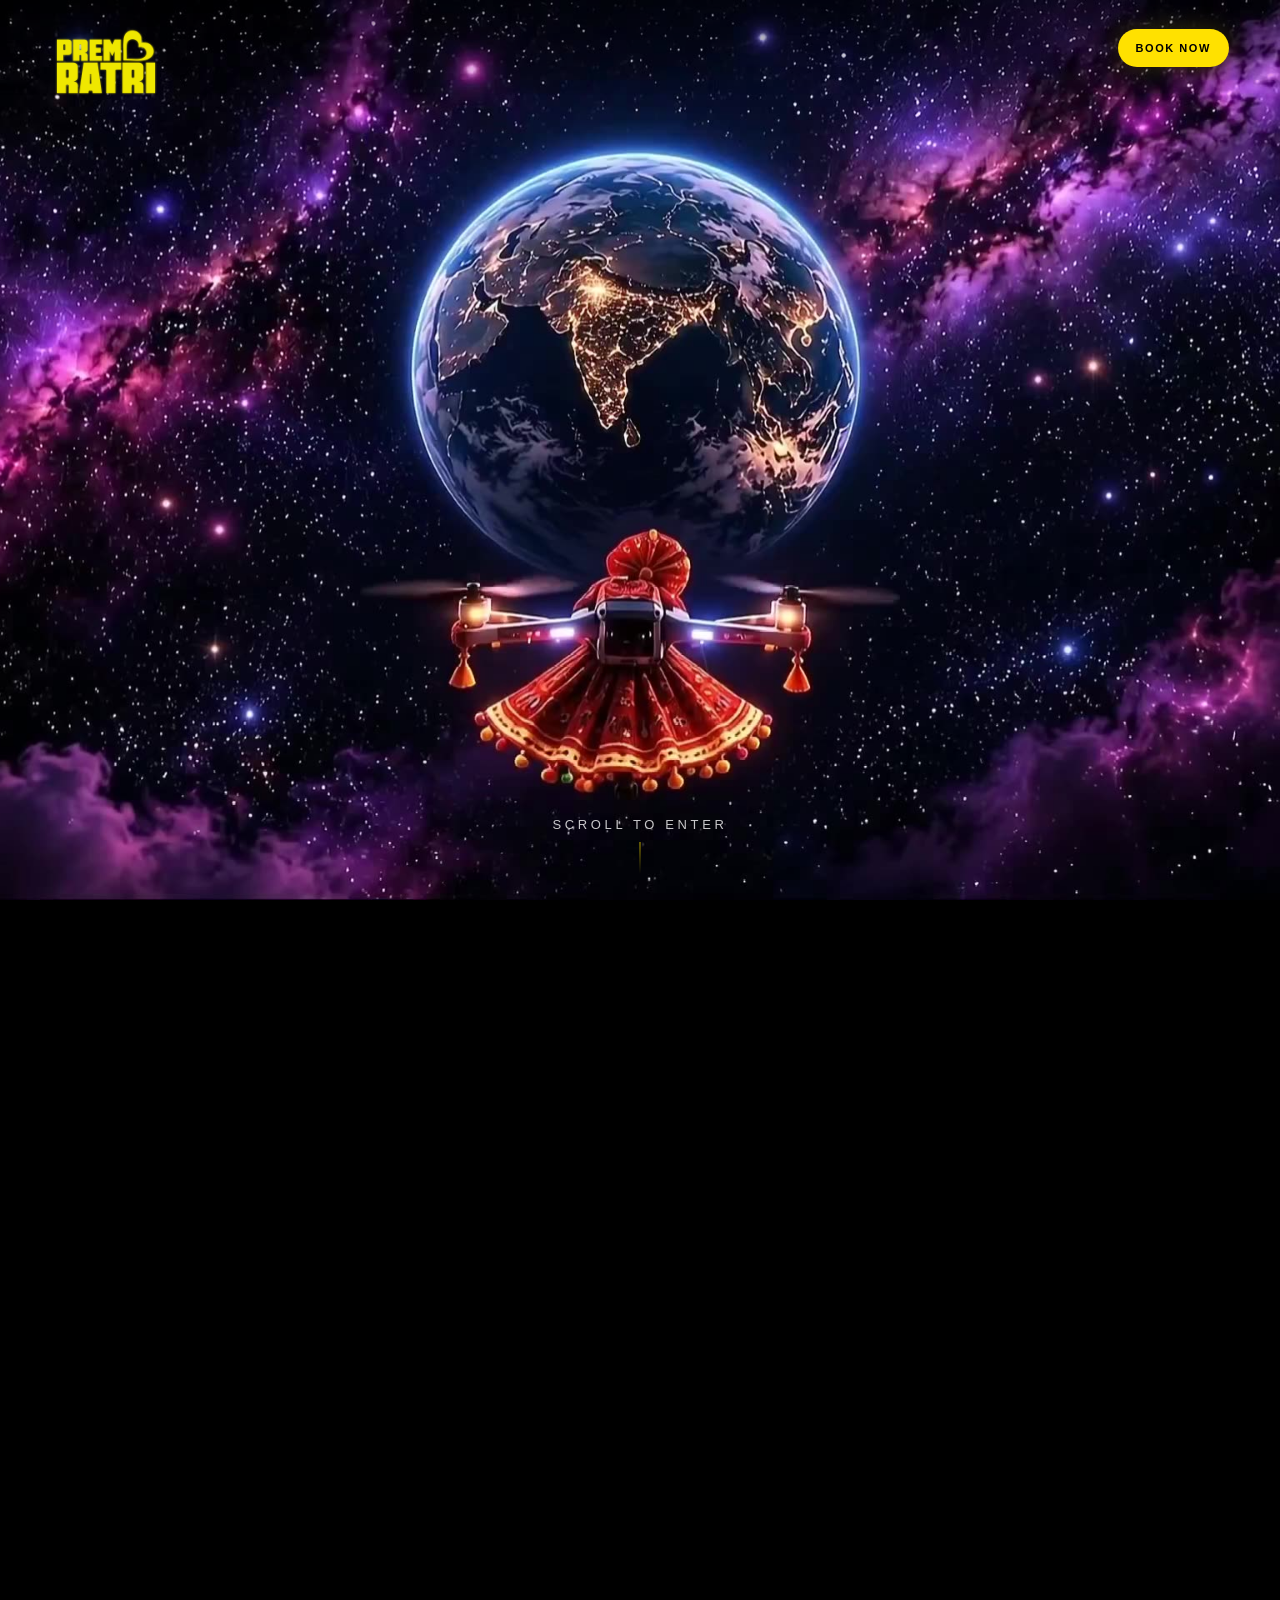
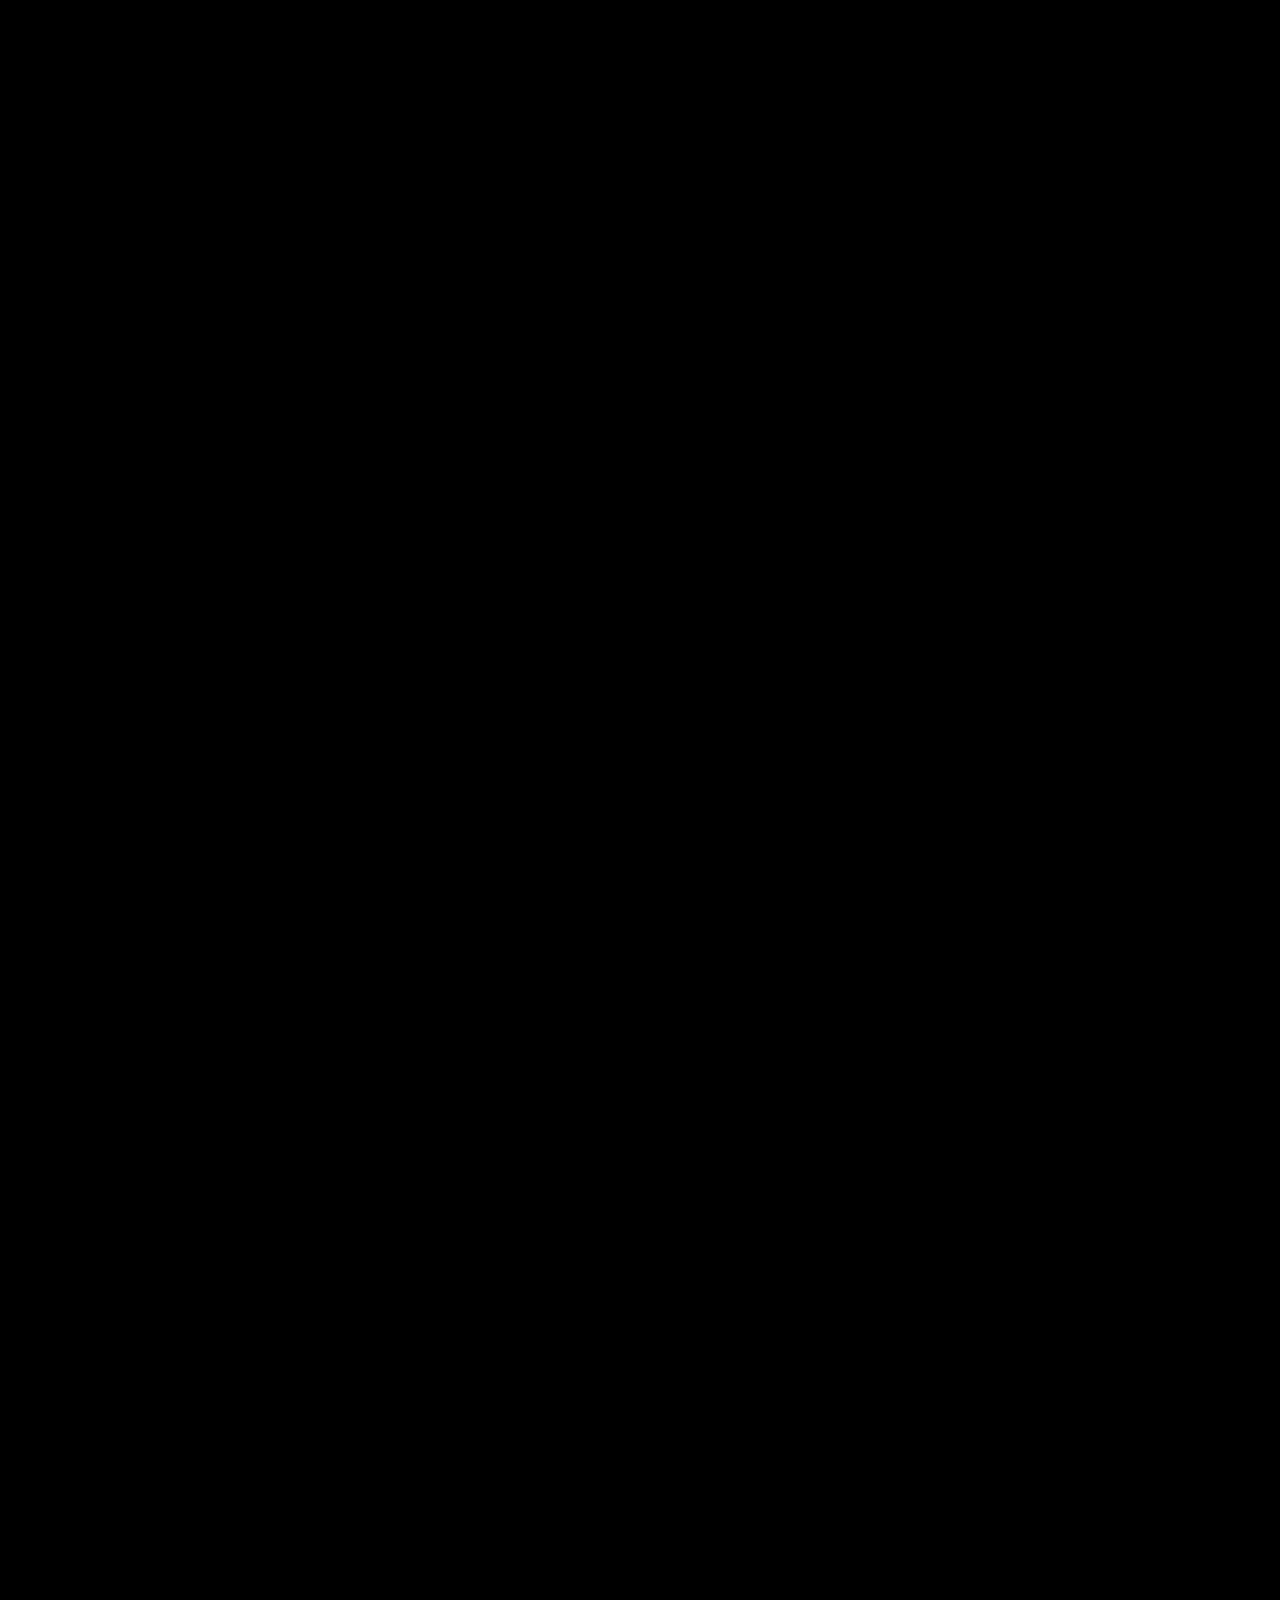
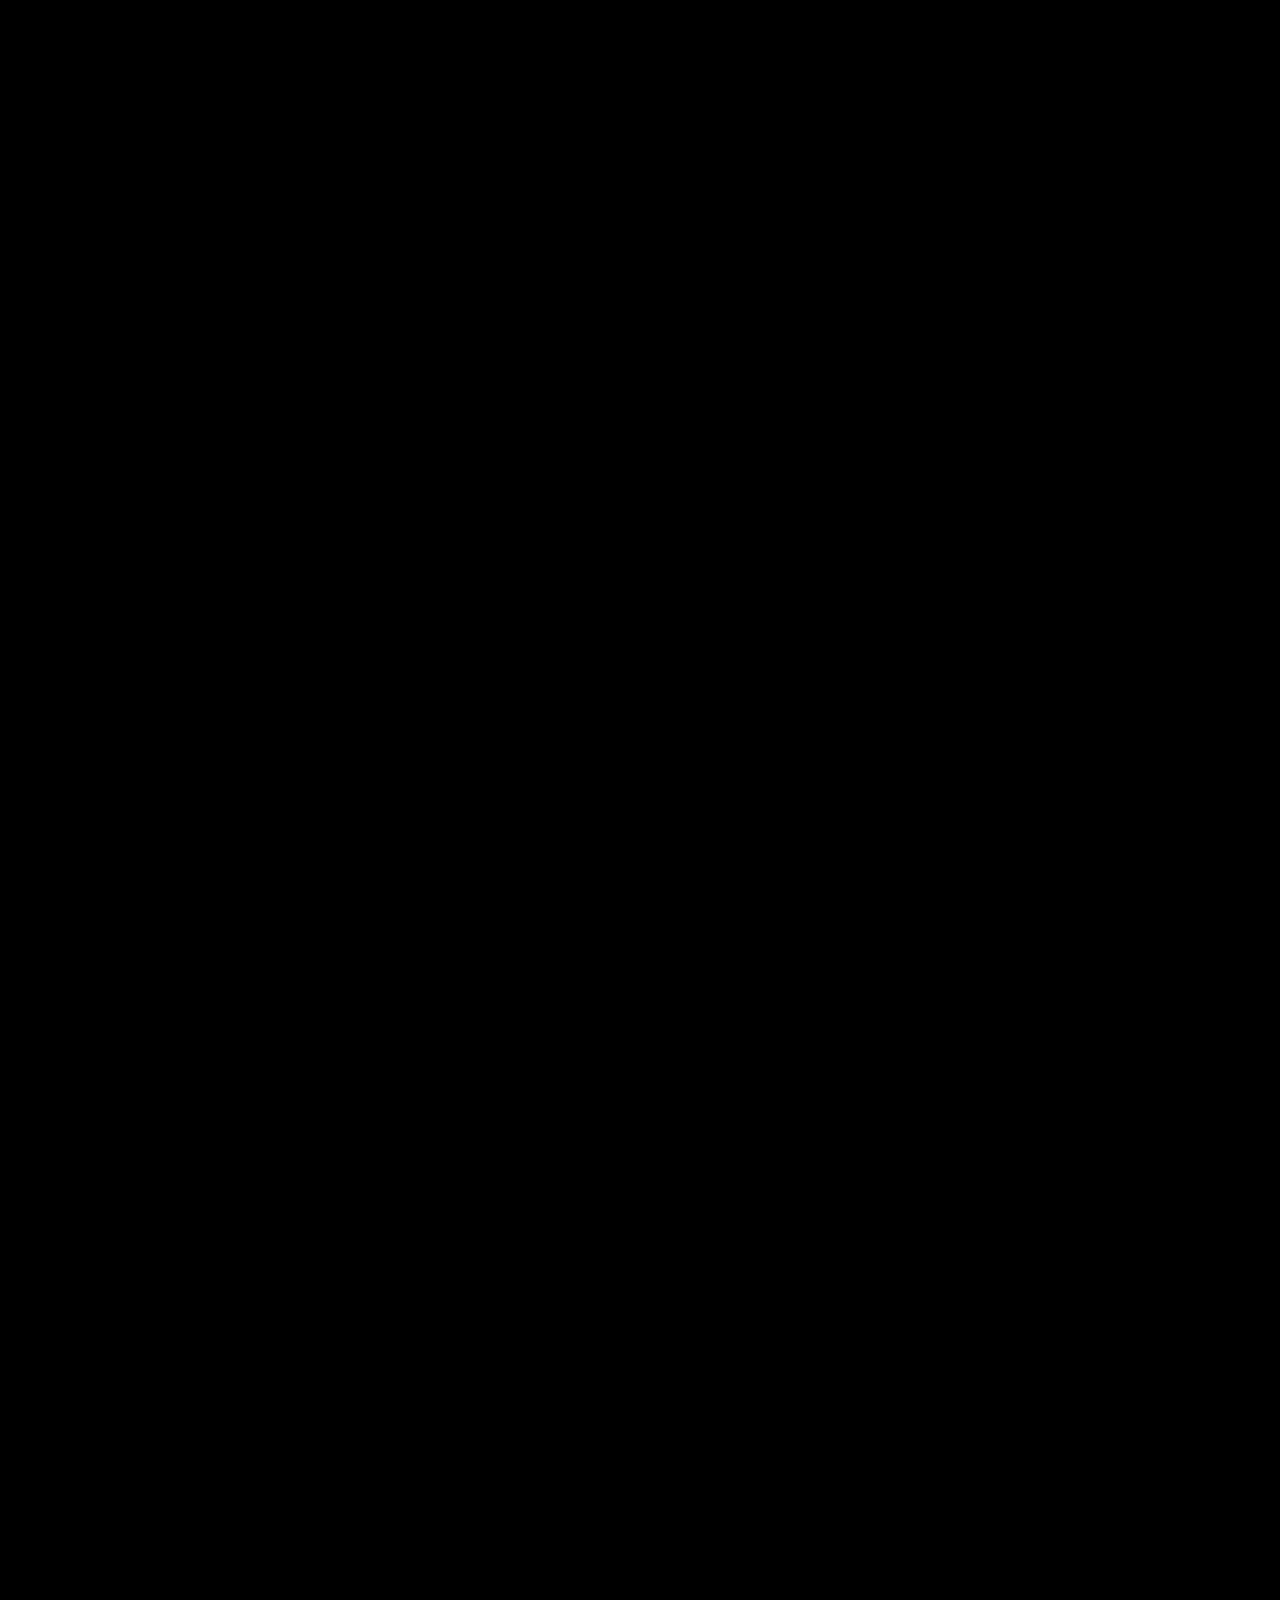
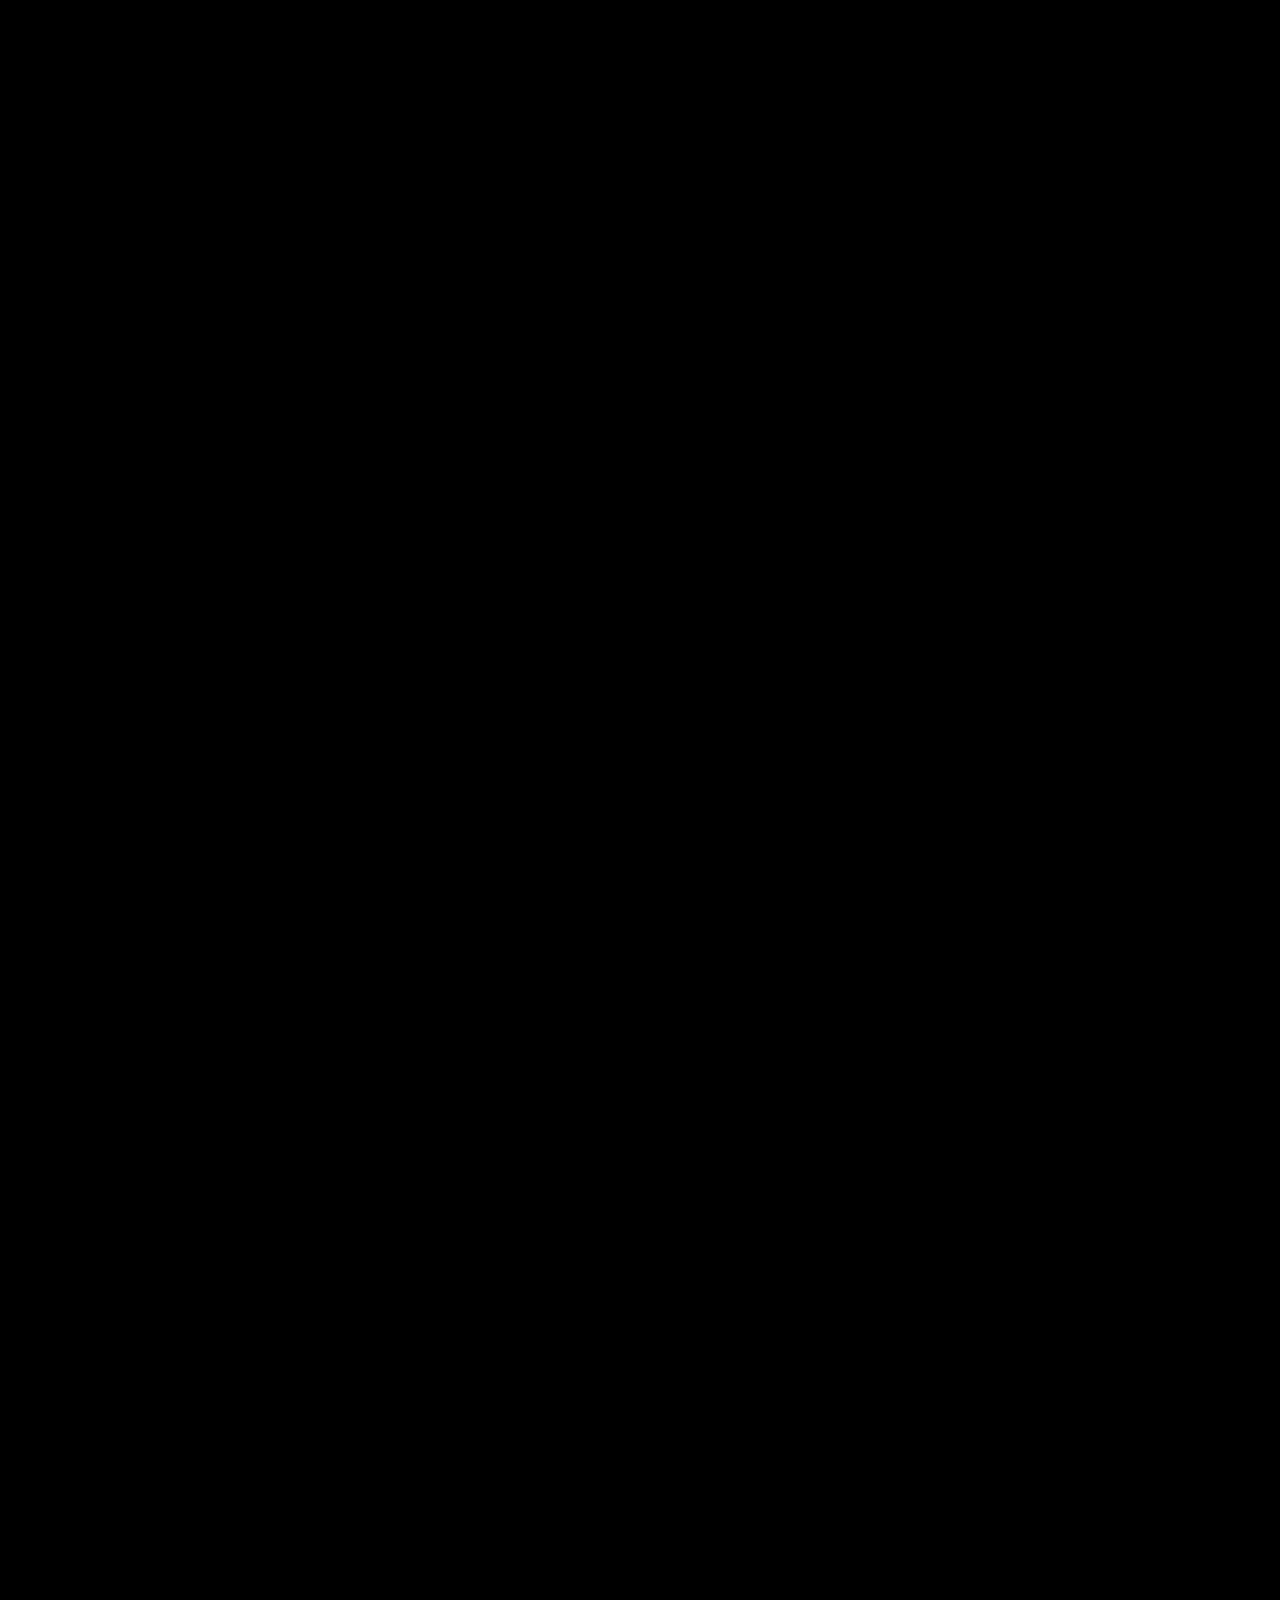
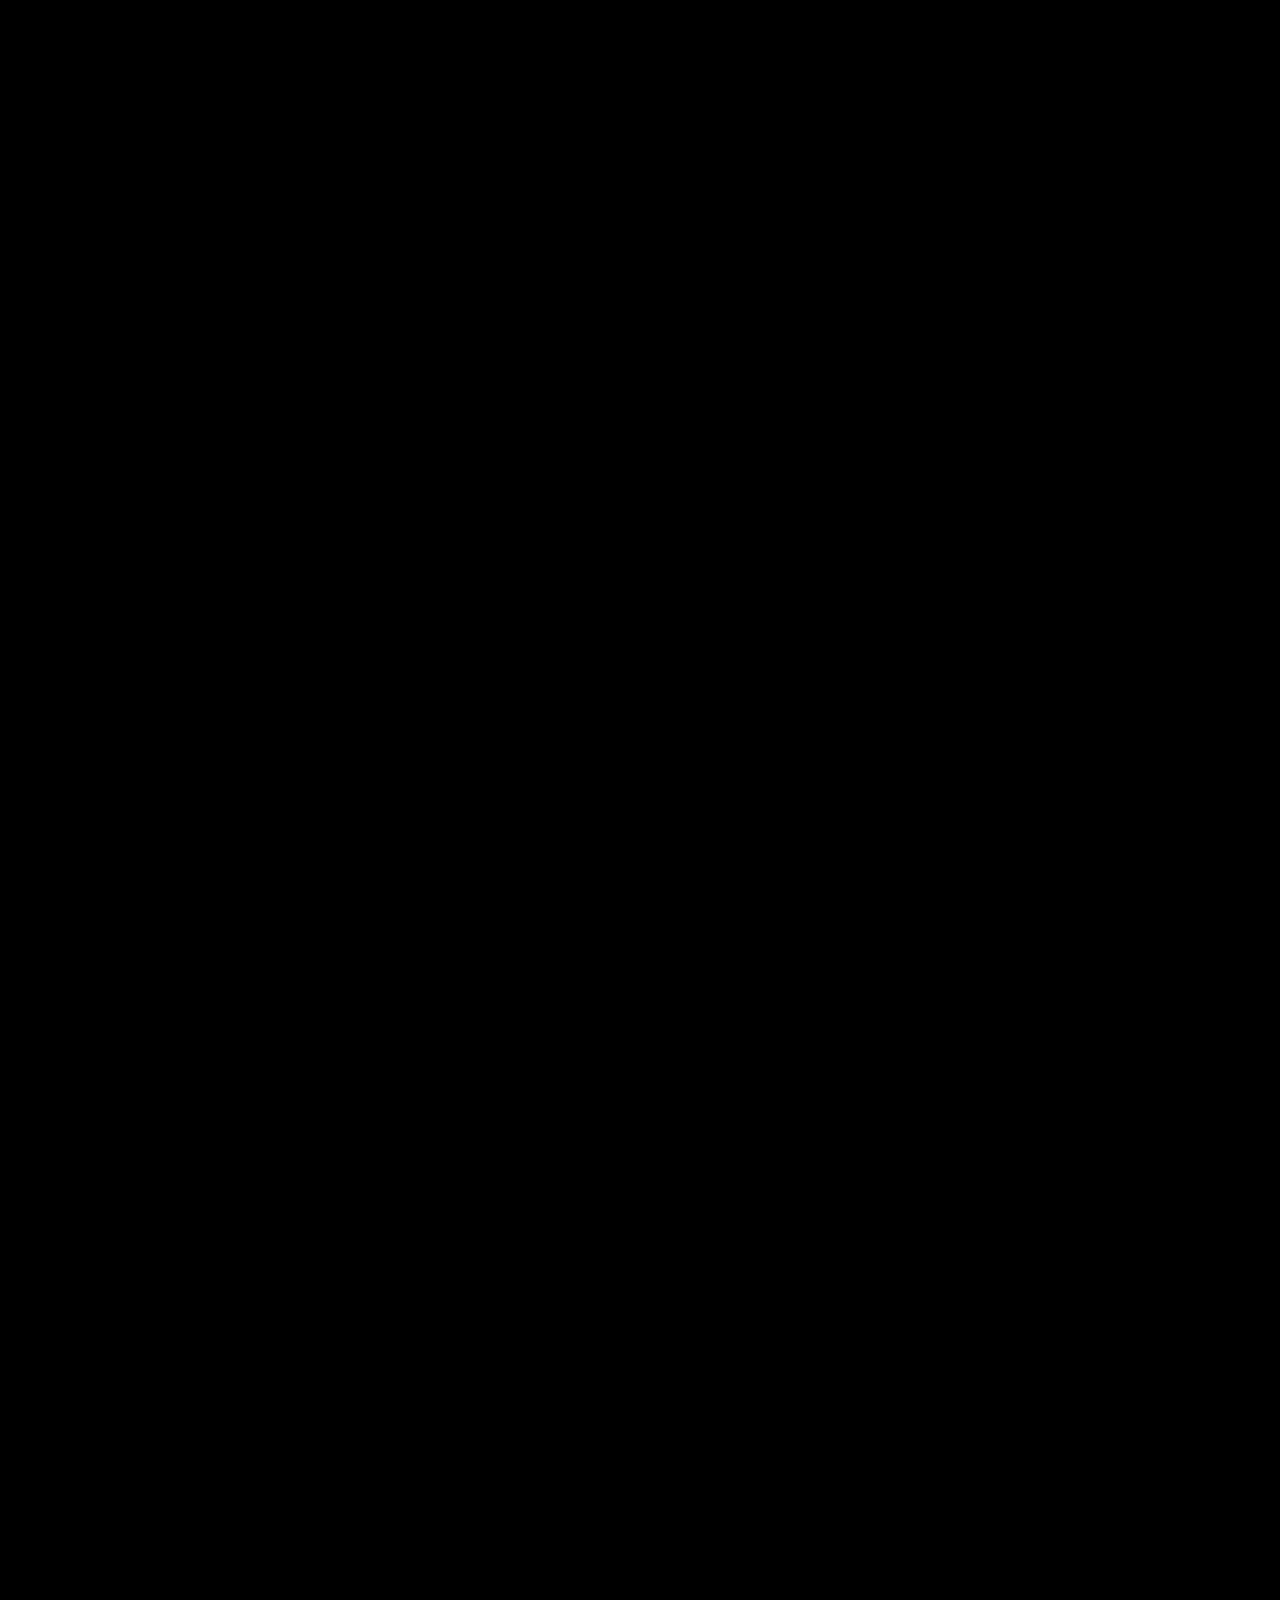
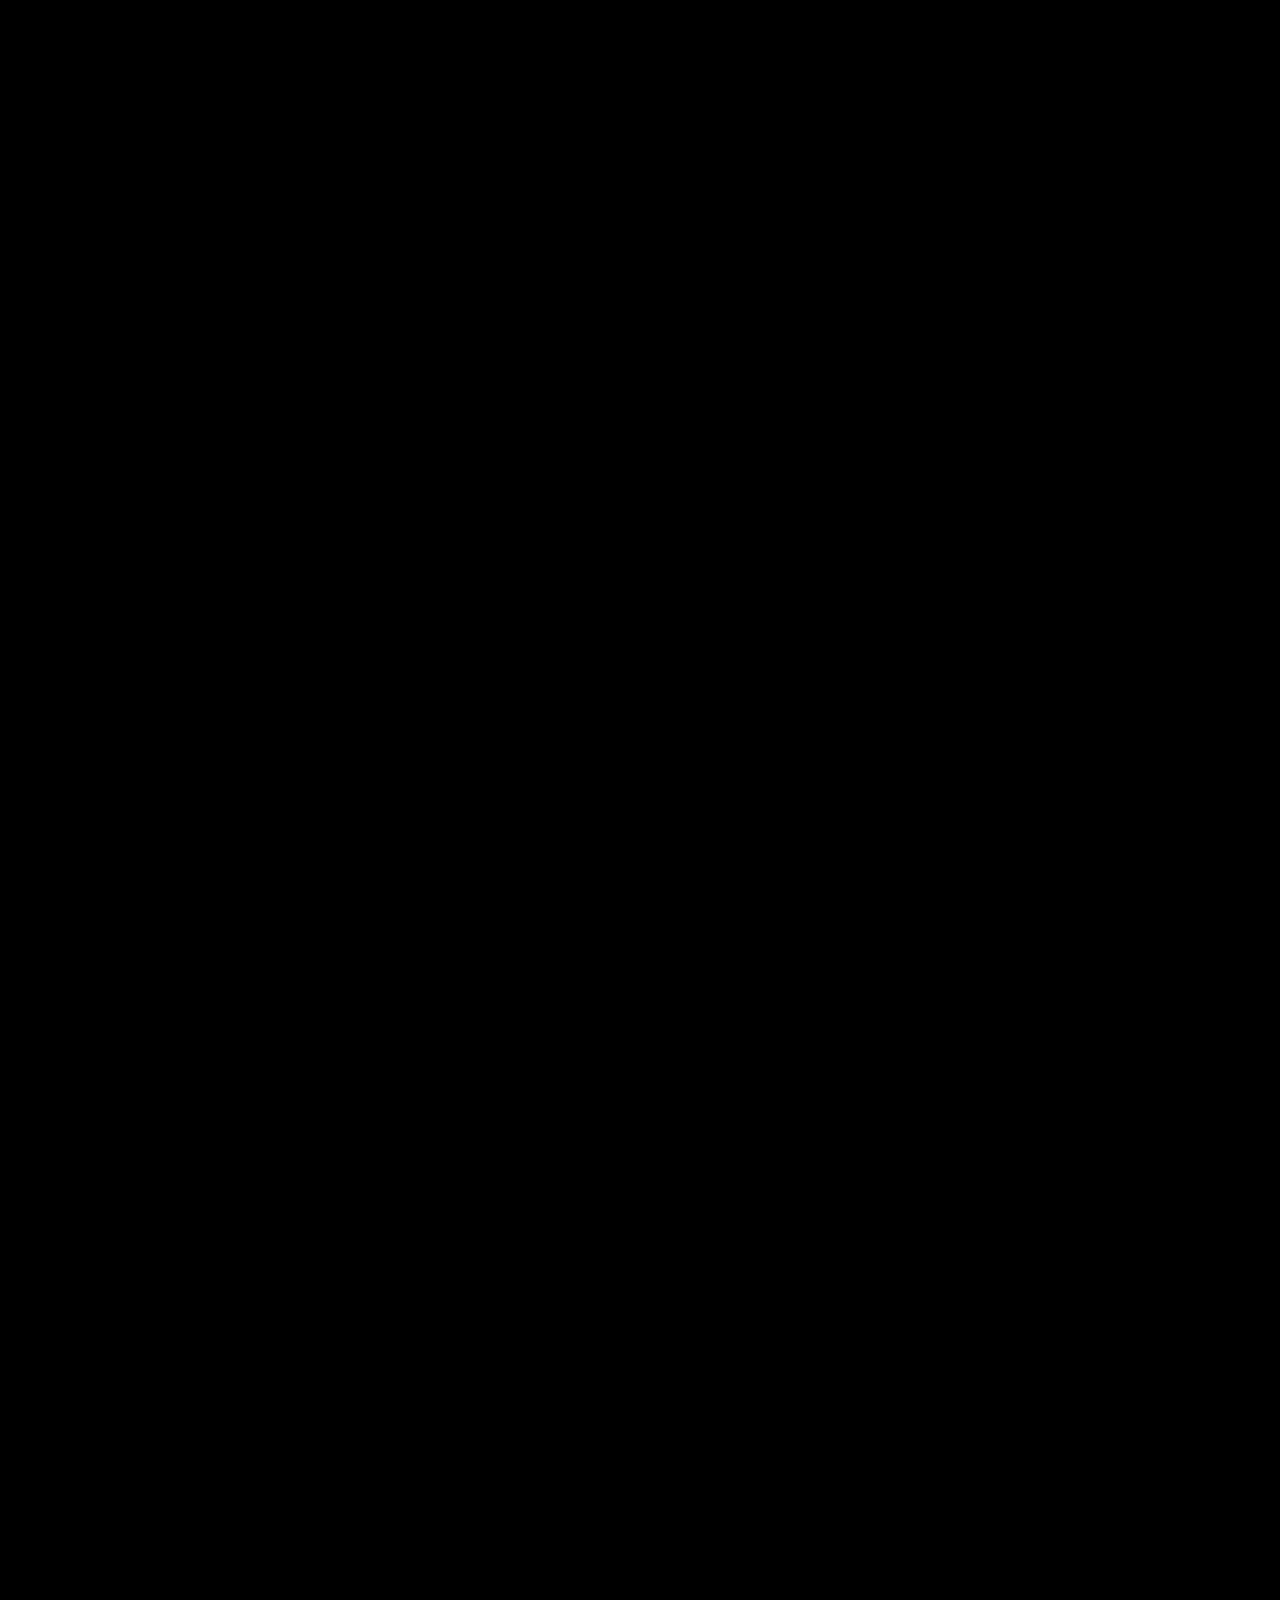
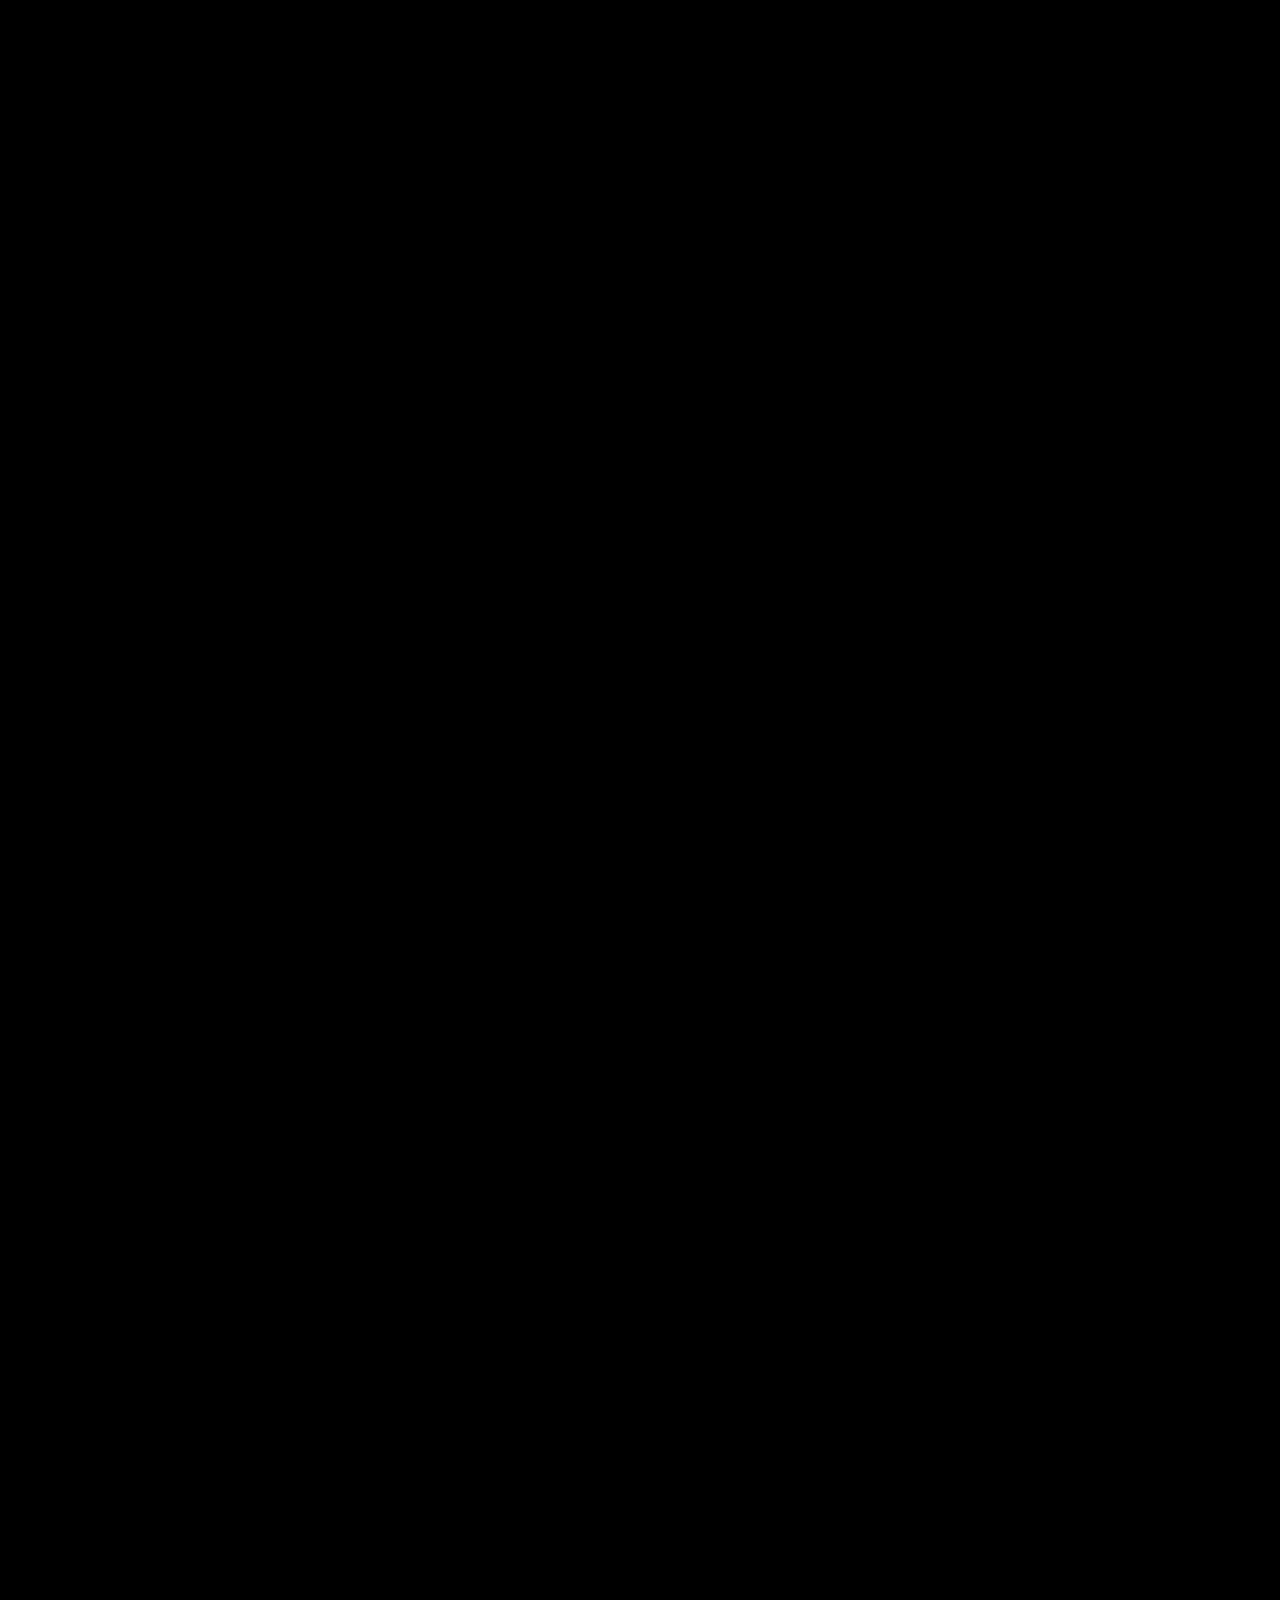
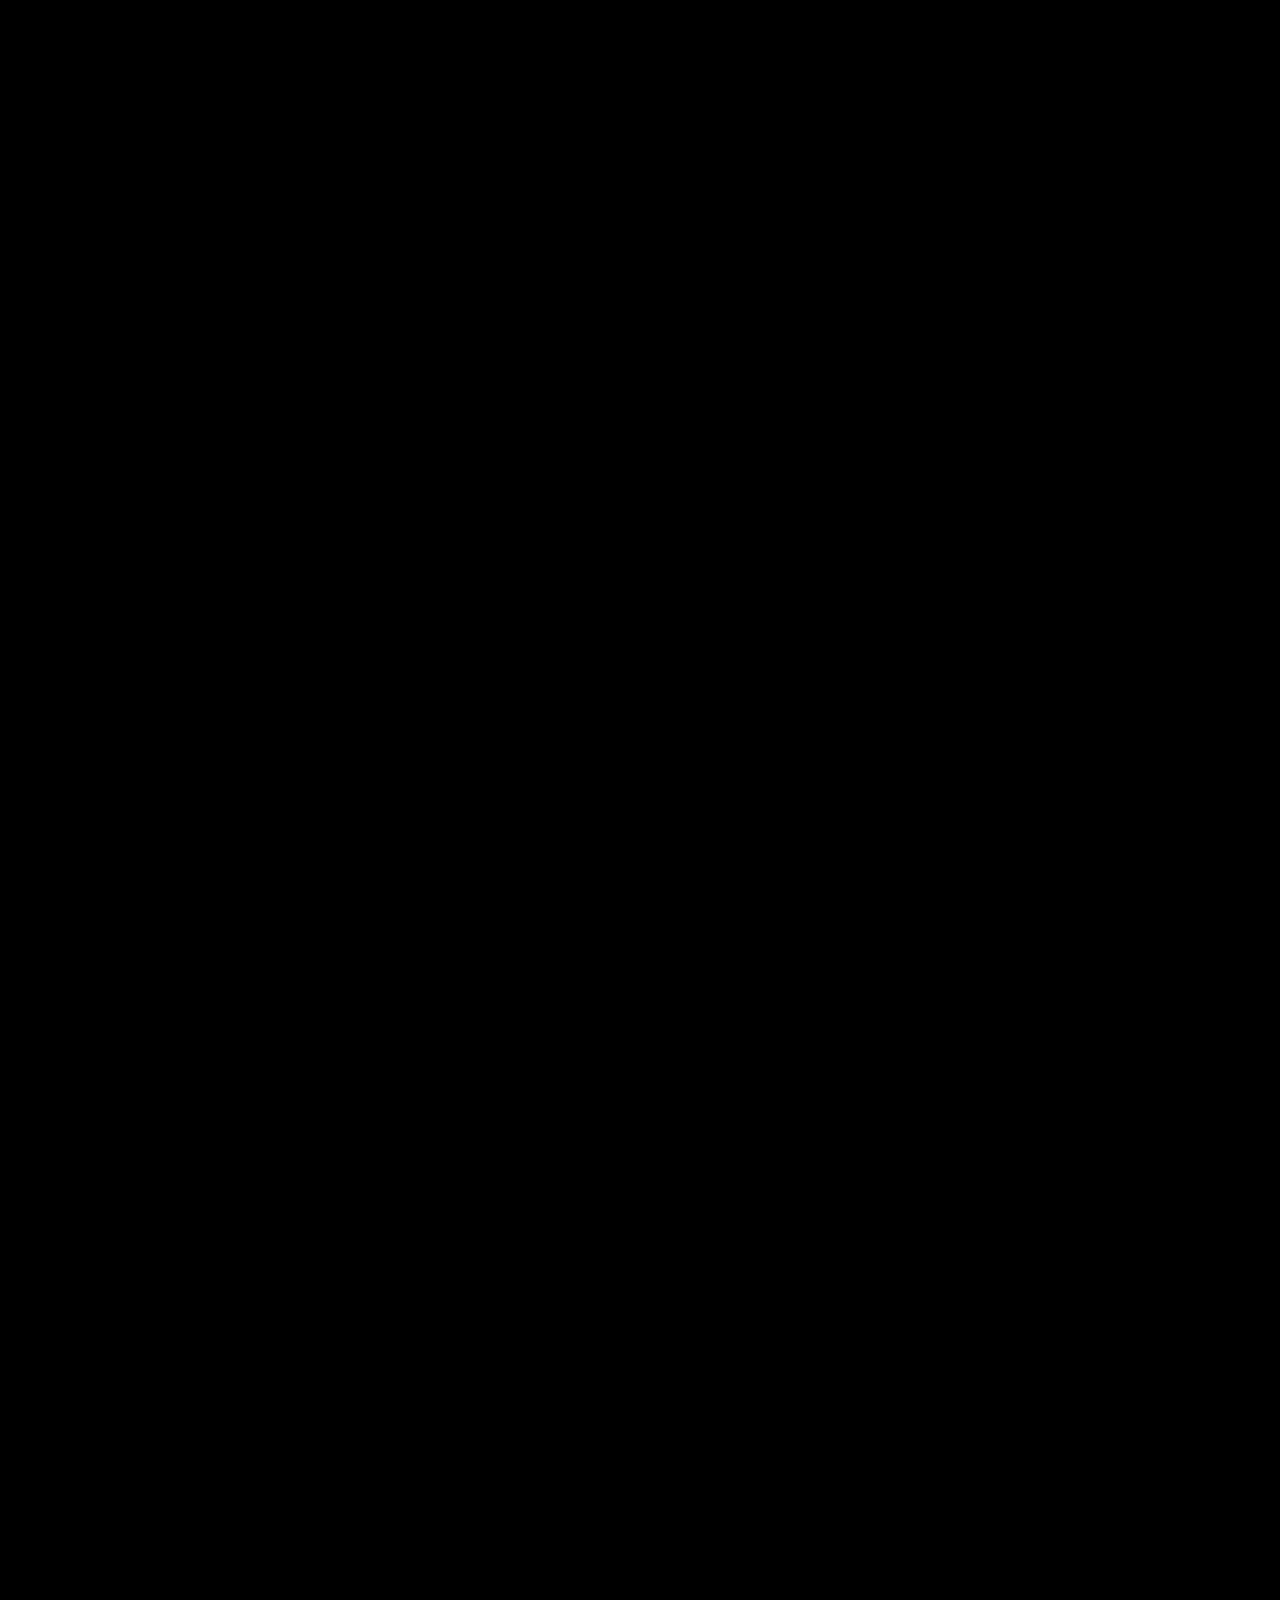
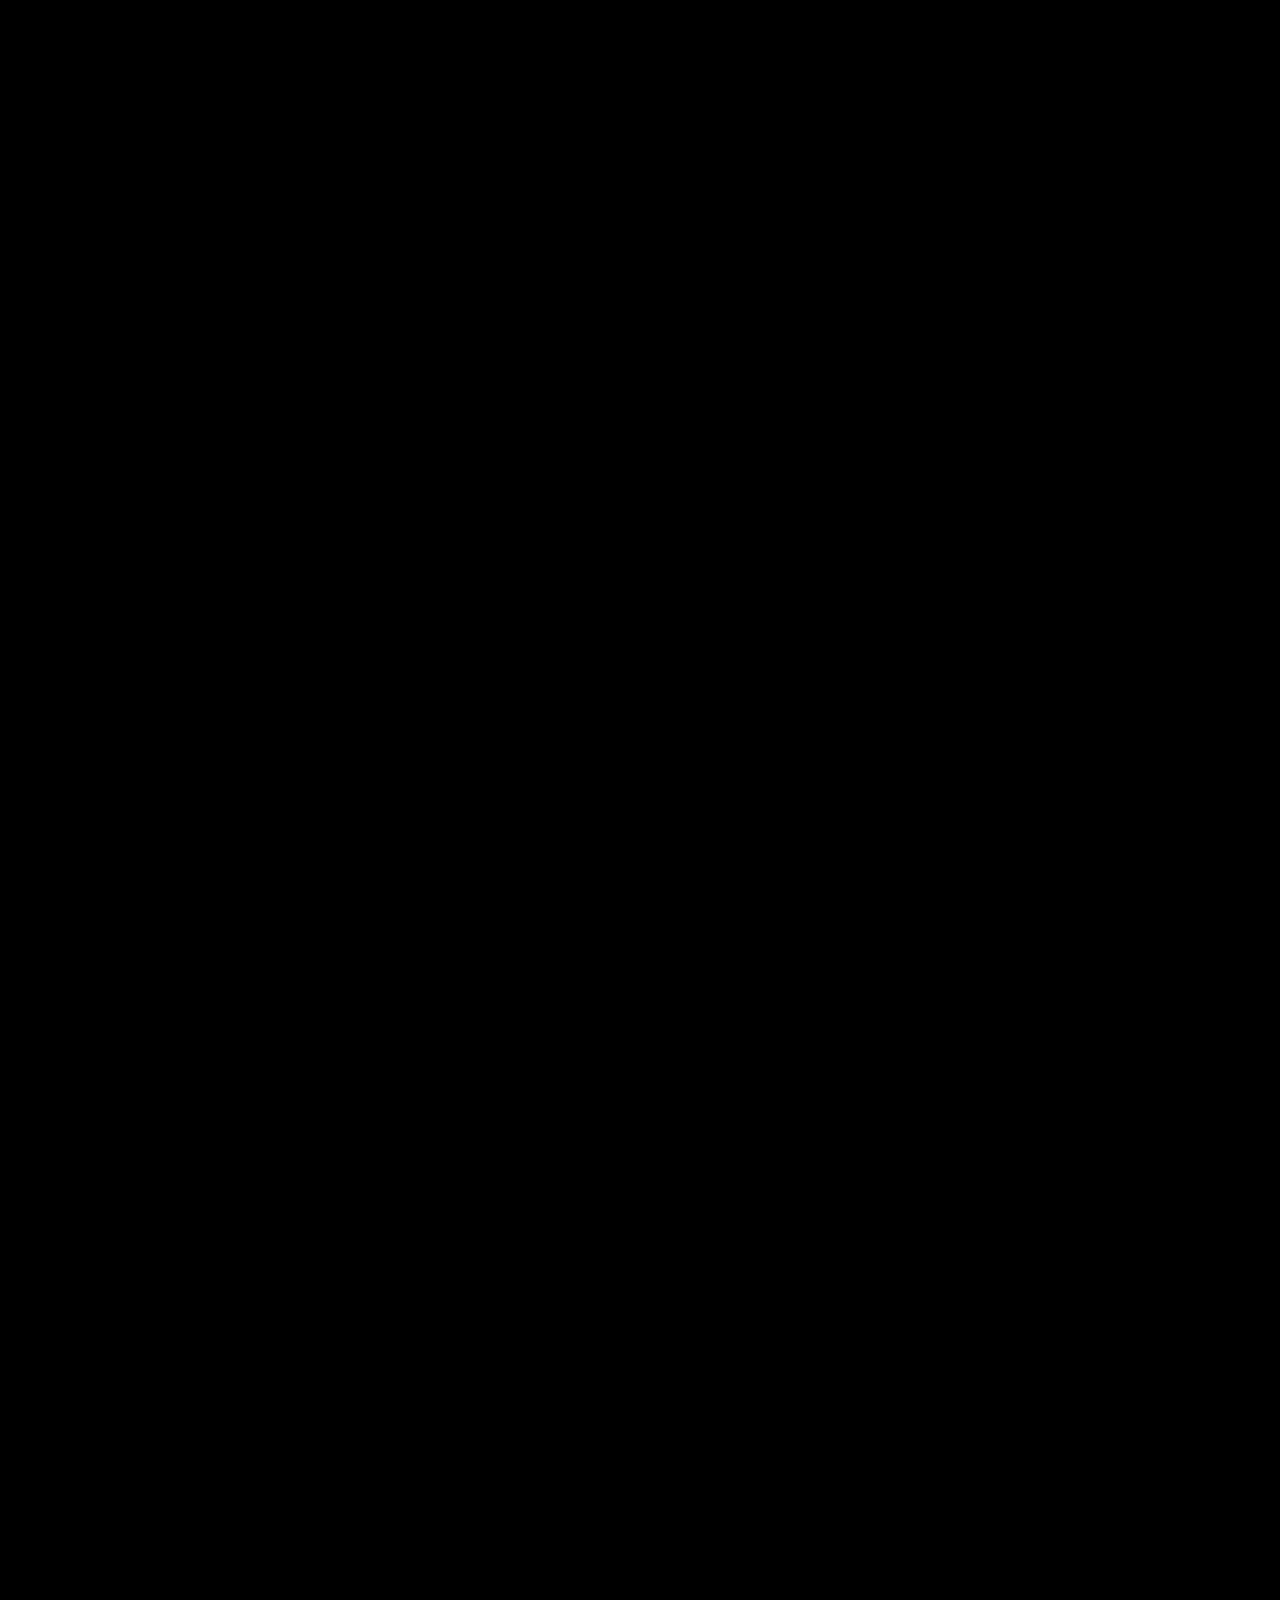
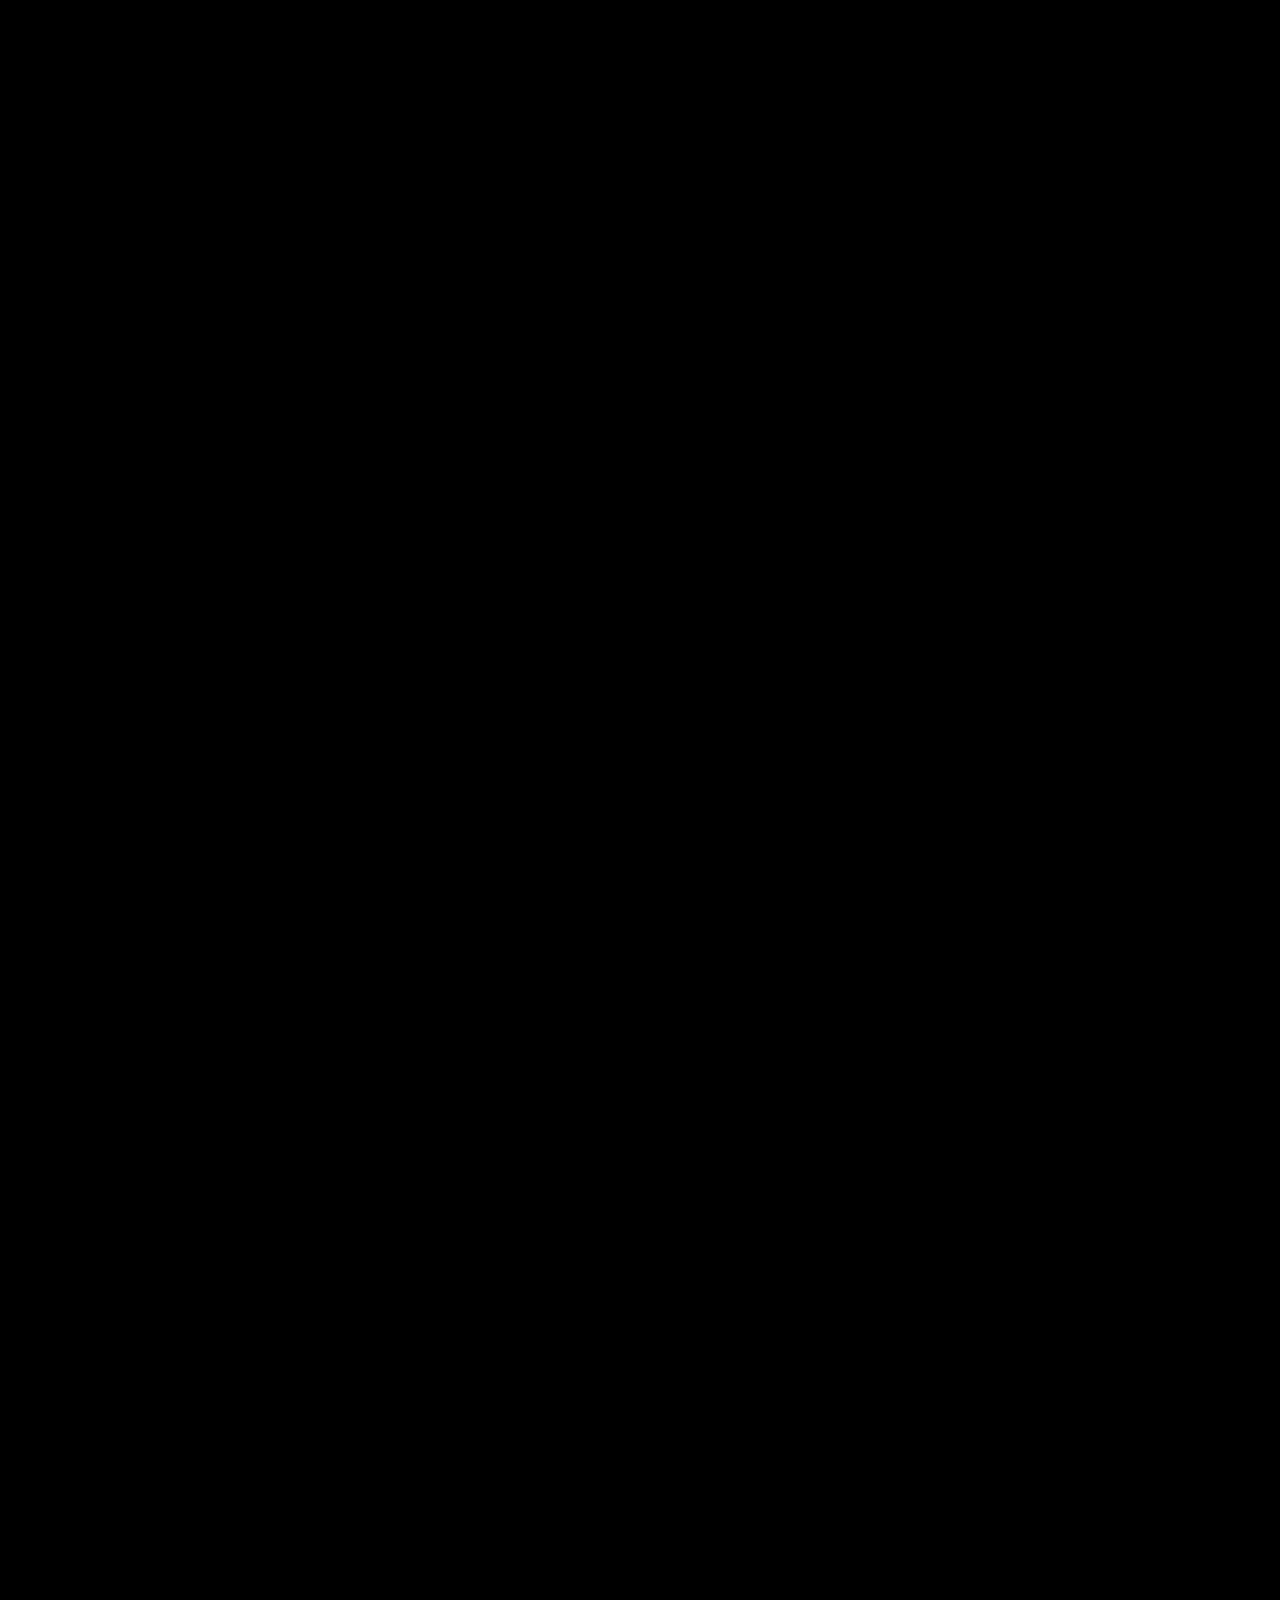
==== commit 95284190: "Fix website folder structure for GitHub Pages" ====
--- a/index.html
+++ b/index.html
@@ -2,14 +2,30 @@
 <html lang="en">
 
 <head>
+
+  <script>
+!function(f,b,e,v,n,t,s)
+{if(f.fbq)return;n=f.fbq=function(){n.callMethod?
+n.callMethod.apply(n,arguments):n.queue.push(arguments)};
+if(!f._fbq)f._fbq=n;n.push=n;n.loaded=!0;n.version='2.0';
+n.queue=[];t=b.createElement(e);t.async=!0;
+t.src=v;s=b.getElementsByTagName(e)[0];
+s.parentNode.insertBefore(t,s)}(window, document,'script',
+'https://connect.facebook.net/en_US/fbevents.js');
+fbq('init', '2066593217283742');
+fbq('track', 'PageView');
+</script>
+<noscript><img height="1" width="1" style="display:none"
+src="https://www.facebook.com/tr?id=2066593217283742&ev=PageView&noscript=1"
+/></noscript>
+
+
   <meta charset="utf-8">
   <meta name="viewport" content="width=device-width,initial-scale=1,viewport-fit=cover">
   <meta name="theme-color" content="#000000">
   <link rel="icon" type="image/png" href="PremRatrilogo.png">
   <title>PREM RATRI</title>
   <link rel="stylesheet" href="css/style.css">
-  <!-- WAITLIST MODULE: remove this line + mount div + waitlist.js to detach -->
-  <link rel="stylesheet" href="css/waitlist.css">
 </head>
 
 <body>
@@ -17,7 +33,11 @@
     <div class="brand-logo">
       <img src="./PremRatrilogo.png" alt="Prem Ratri">
     </div>
-    <!-- <a class="header-book" href="https://www.youtube.com/">BOOK NOW</a> -->
+    <!-- Replace # with the official ticket-booking URL. -->
+    <a class="header-book" href="#booking" 
+   onclick="event.preventDefault(); document.getElementById('booking').scrollIntoView({ behavior: 'smooth' });">
+  BOOK NOW
+</a>
   </header>
 
   <main id="top">
@@ -43,12 +63,12 @@
       <div class="booking-inner">
         <p class="lineup-label">ARTIST LINE UP</p>
         <div class="lineup-poster">
-          <img src="EB_092.jpg" alt="Prem Ratri Artist Line Up" class="artist-poster">
+          <img src="29.png" alt="Prem Ratri Artist Line Up" class="artist-poster">
         </div>
         <div class="artist-dates">
-          <span>21 OCT : RAAG MEHTA</span>
+          <span>24 OCT : RAAG MEHTA</span>
           <span class="artist-divider">•</span>
-          <span>22 OCT : KEERTHI SAGATHIA</span>
+          <span>25 OCT : KEERTHI SAGATHIA</span>
         </div>
         <!-- <p class="venue">
           <span>VENUE :</span> Kadamb Greens, opp. Arvind Uplands
@@ -58,15 +78,9 @@
           with cutting-edge production, spectacular decor, and an
           unforgettable festive atmosphere.
         </p>
-        <!-- WAITLIST MODULE START — remove this div and the waitlist CSS/JS includes to detach -->
-        <div id="premRatriWaitlist"></div>
-        <!-- WAITLIST MODULE END -->
-
-        <!-- Original CTA preserved for easy restoration
-        <div class="passes-soon">
-          PASSES WILL BE LIVE SOON
-        </div>
-        -->
+        <p class="passes-live-line">THE NIGHT IS CALLING. PASSES ARE LIVE. CLAIM YOUR SPOT.</p>
+        <!-- Replace # with the official ticket-booking URL. -->
+        <a class="book-now-cta" href="https://showmates.in/events/prem-ratri/834D3B0">BOOK NOW <span aria-hidden="true">↗</span></a>
       </div>
 
     </section>
@@ -74,7 +88,7 @@
 
   <footer class="footer" id="footer">
     <div class="footer-logo">PREM RATRI</div>
-    <p class="footer-date">21 &amp; 22 OCTOBER</p>
+    <p class="footer-date">24 &amp; 25 OCTOBER</p>
     <nav class="footer-links" aria-label="Legal links">
       <a href="terms-of-service.html">Terms of Service</a>
       <a href="bookings-terms.html">Bookings Terms &amp; Conditions</a>
@@ -122,8 +136,6 @@
   </dialog>
 
   <script src="js/scroll-video.js" defer></script>
-  <!-- WAITLIST MODULE -->
-  <script src="js/waitlist.js" defer></script>
   <script src="js/site.js" defer></script>
 </body>
 
--- a/css/style.css
+++ b/css/style.css
@@ -100,12 +100,20 @@
   left: 50%;
   bottom: max(26px, env(safe-area-inset-bottom));
   transform: translateX(-50%);
-  font-size: 9px;
+
+  font-size: 13px;
+  font-weight: 500;
   letter-spacing: .28em;
   white-space: nowrap;
+  text-align: center;
+
   color: #fff;
   opacity: .78;
-  transition: opacity .35s
+
+  pointer-events: none;
+  user-select: none;
+
+  transition: none;
 }
 
 .scroll-cue span {
@@ -471,8 +479,9 @@
   display: block
 }
 
-.header-book {
-  transform: translateY(16px)
+.header-book:hover, .book-now-cta:hover {
+  filter: brightness(1.02);
+  transform: translateY(-0.5px);
 }
 
 @media(max-width:700px) {
@@ -608,11 +617,16 @@
     transition: opacity 0.2s ease;
 }
 
-.footer-contact-item svg {
-    width: 17px;
-    height: 17px;
+.footer-contact-item > svg {
+    width: 17px !important;
+    height: 17px !important;
+    min-width: 17px !important;
+    min-height: 17px !important;
+    max-width: 17px !important;
+    max-height: 17px !important;
+    flex: 0 0 17px !important;
+    display: block;
     fill: currentColor;
-    flex-shrink: 0;
 }
 
 .footer-contact-item:hover {
@@ -632,16 +646,78 @@
     }
 
     .footer-contact-item {
+        display: inline-flex;
+        align-items: center;
         font-size: 13px;
         gap: 6px;
     }
 
-    .footer-contact-item svg {
-        width: 15px;
-        height: 15px;
-    }
-}
-
-
-
-
+    .footer-contact-item > svg {
+        width: 15px !important;
+        height: 15px !important;
+        min-width: 15px !important;
+        min-height: 15px !important;
+        max-width: 15px !important;
+        max-height: 15px !important;
+        flex: 0 0 15px !important;
+    }
+}
+
+
+/* Tickets are live — booking CTA */
+.header-book {
+  display: inline-flex;
+  align-items: center;
+  justify-content: center;
+  gap: 8px;
+  color: #000;
+  background: var(--yellow);
+  text-decoration: none;
+  font-weight: 900;
+  font-size: 11px;
+  letter-spacing: .14em;
+  padding: 13px 18px;
+  border-radius: 999px;
+  box-shadow: 0 0 24px rgba(255, 225, 0, .18);
+  transition: transform .2s ease, filter .2s ease;
+}
+.header-book:hover, .book-now-cta:hover {
+  filter: brightness(1.05);
+  transform: translateY(-2px);
+}
+.passes-live-line {
+  margin: 34px auto 18px;
+  max-width: 760px;
+  color: #fff;
+  font-size: clamp(19px, 3.2vw, 34px);
+  line-height: 1.15;
+  font-weight: 900;
+  letter-spacing: .035em;
+  text-wrap: balance;
+  text-shadow: 0 2px 22px rgba(35, 0, 50, .25);
+}
+.book-now-cta {
+  display: inline-flex;
+  align-items: center;
+  justify-content: center;
+  gap: 12px;
+  margin-top: 8px;
+  min-height: 54px;
+  padding: 0 30px;
+  border: 1px solid rgba(255,255,255,.25);
+  border-radius: 999px;
+  background: var(--yellow);
+  color: #000;
+  text-decoration: none;
+  font-size: 12px;
+  font-weight: 900;
+  letter-spacing: .16em;
+  box-shadow: 0 10px 32px rgba(35, 0, 50, .18);
+  transition: transform .2s ease, filter .2s ease;
+}
+.book-now-cta span { font-size: 18px; line-height: 1; }
+@media (max-width: 700px) {
+  .header-book { font-size: 9px; padding: 11px 13px; letter-spacing: .1em; }
+  .passes-live-line { margin-top: 28px; font-size: clamp(19px, 6vw, 27px); }
+  .book-now-cta { min-height: 50px; padding: 0 25px; }
+}
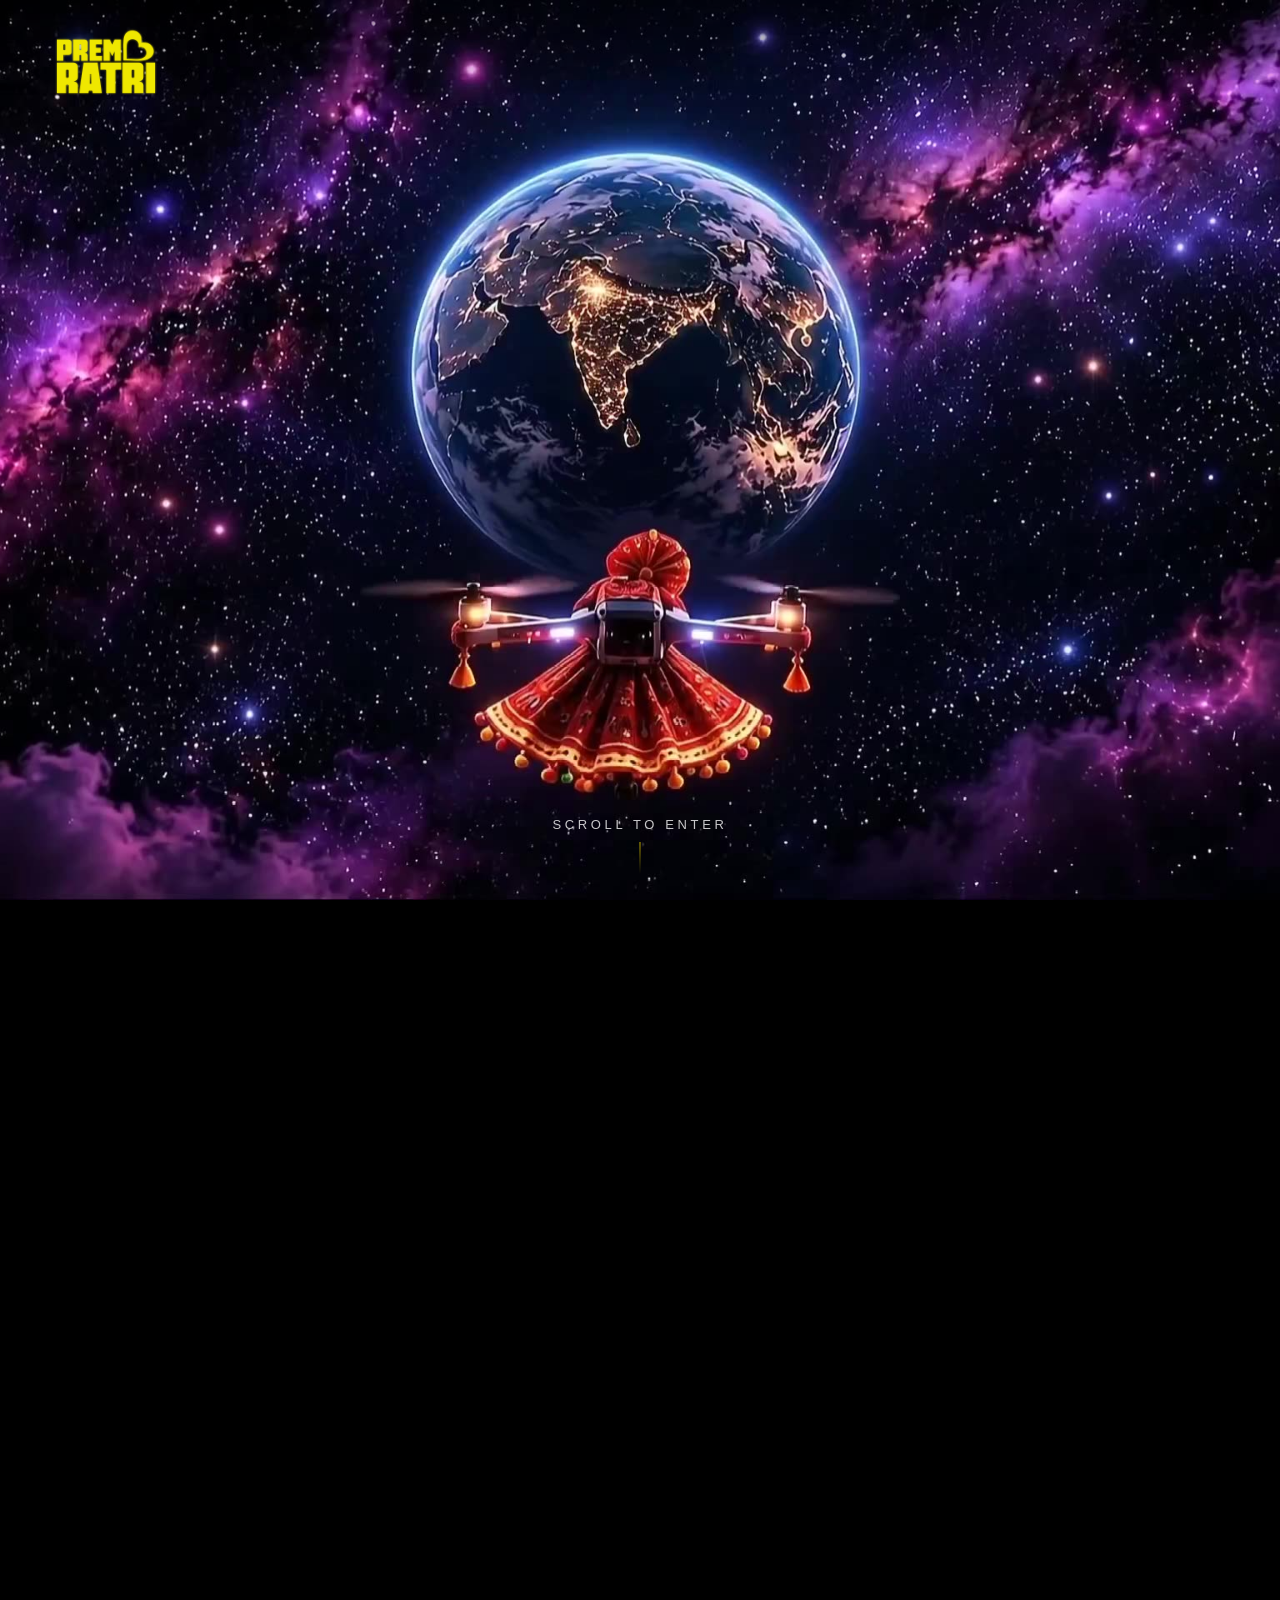
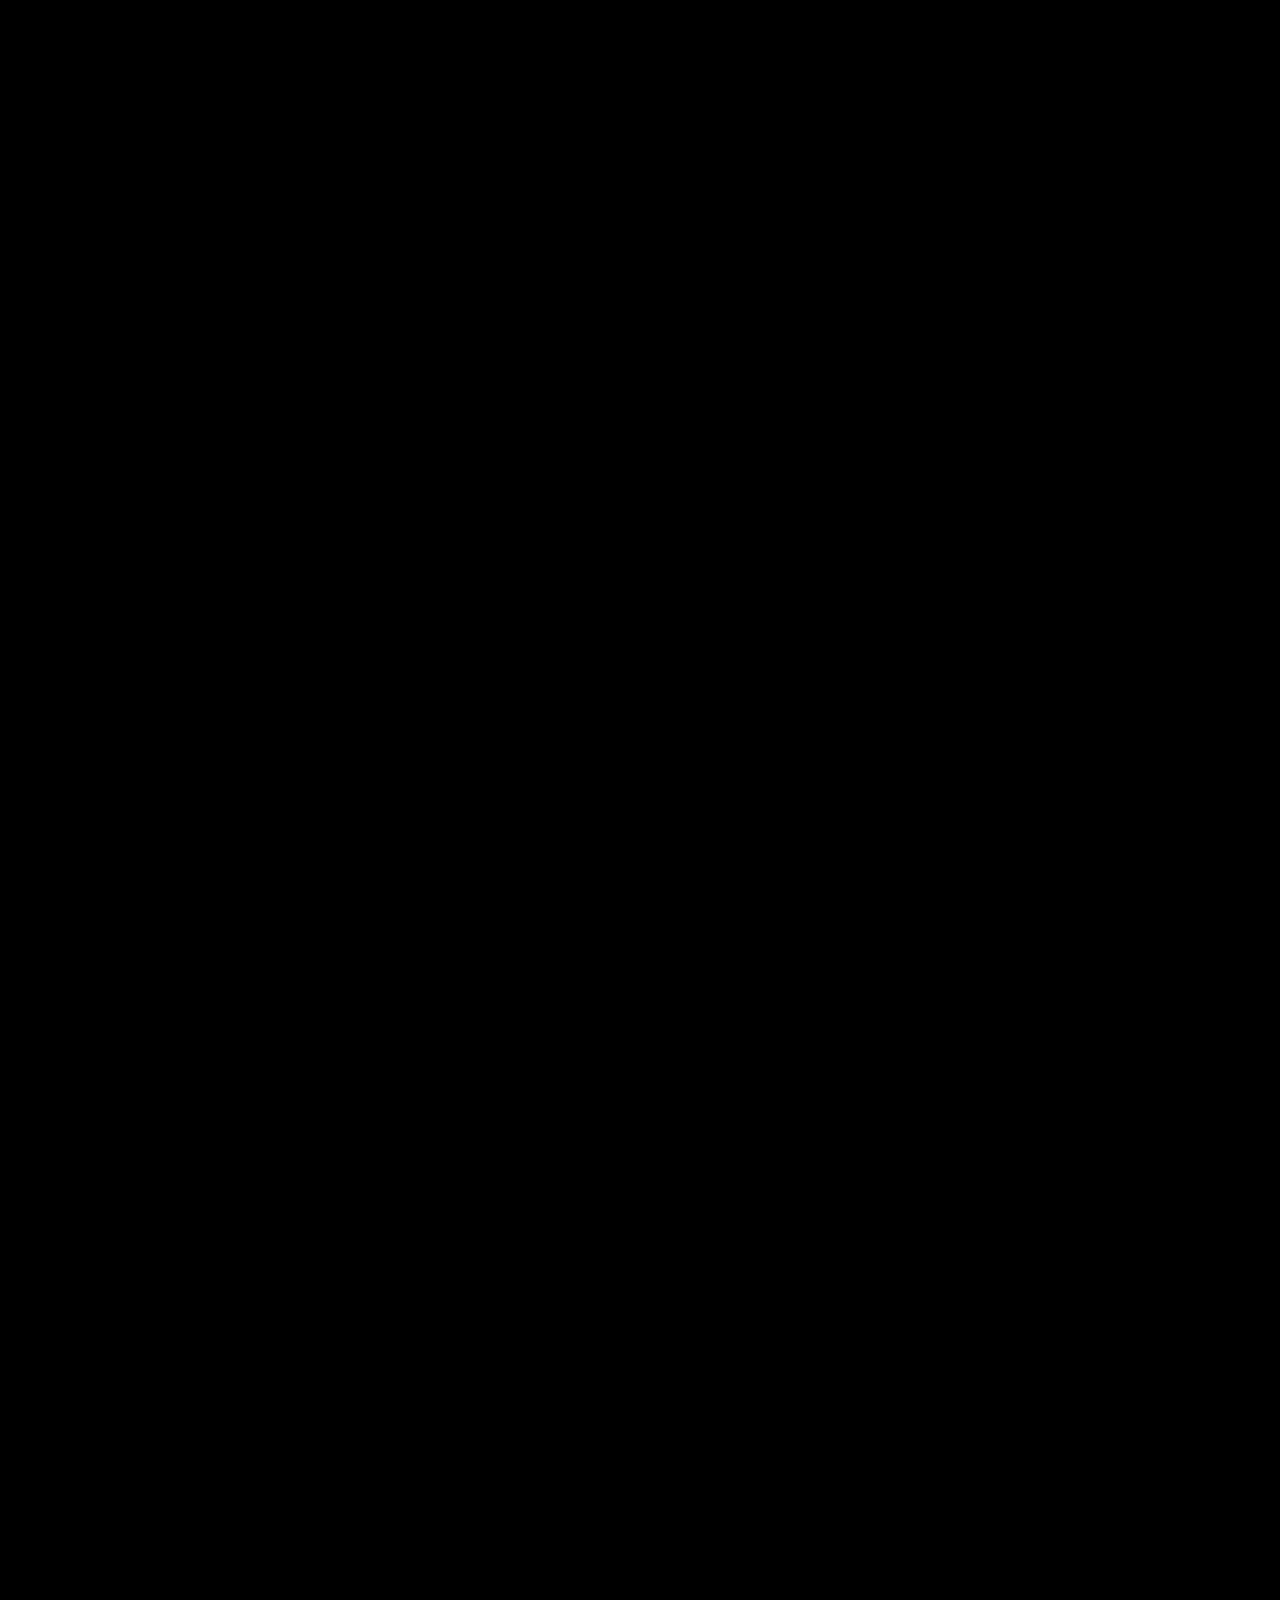
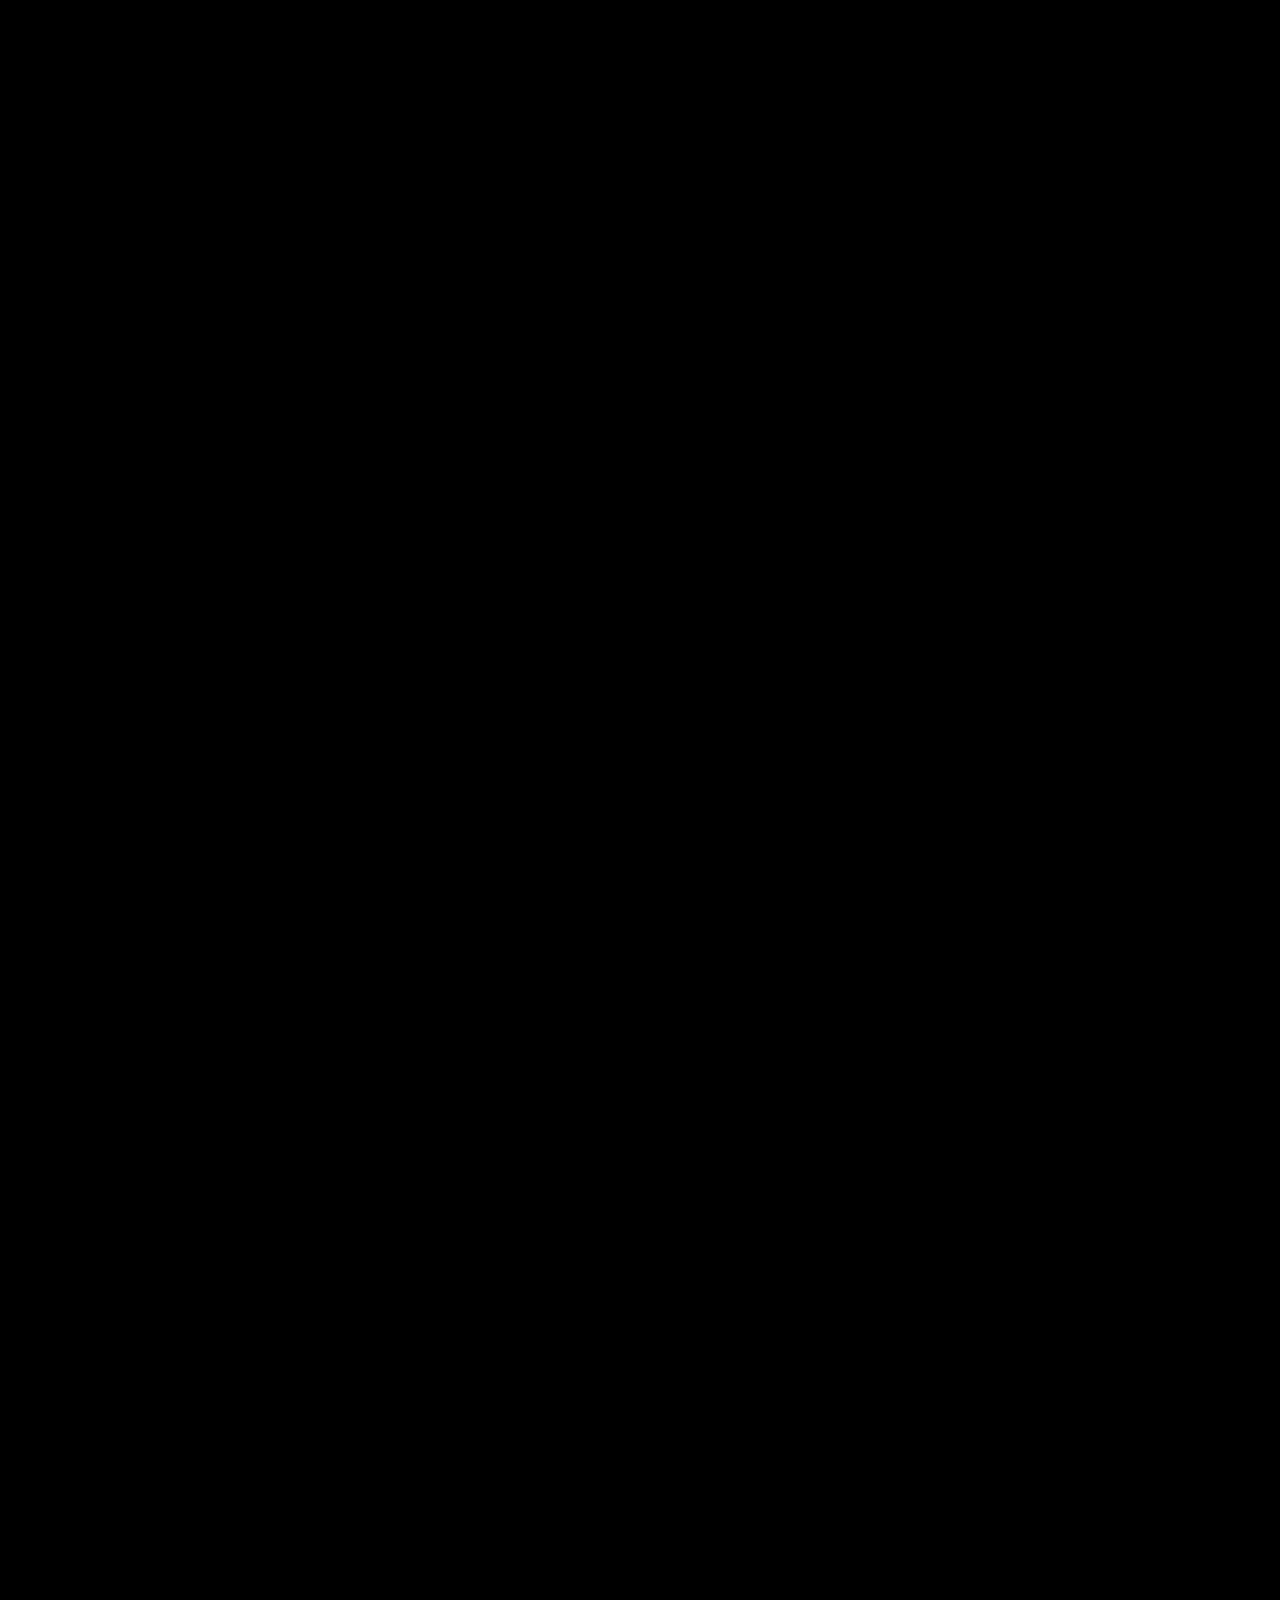
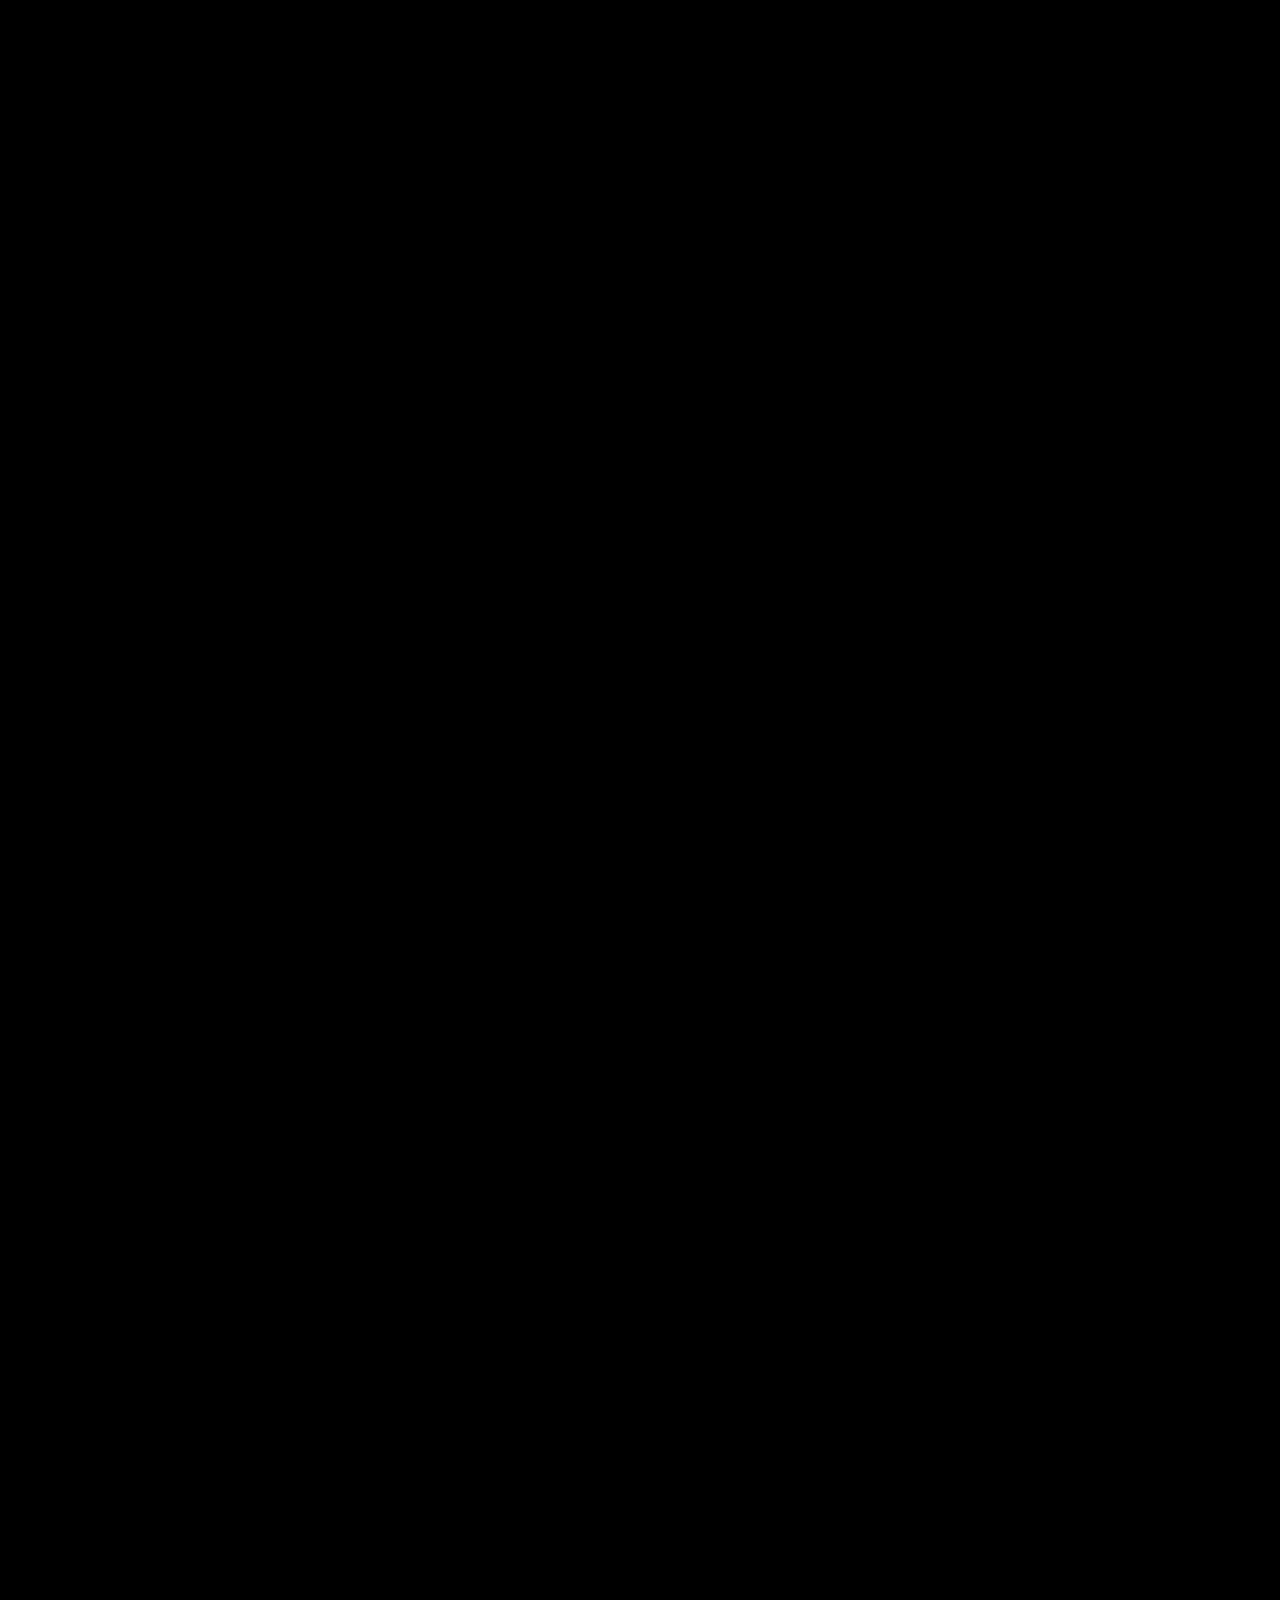
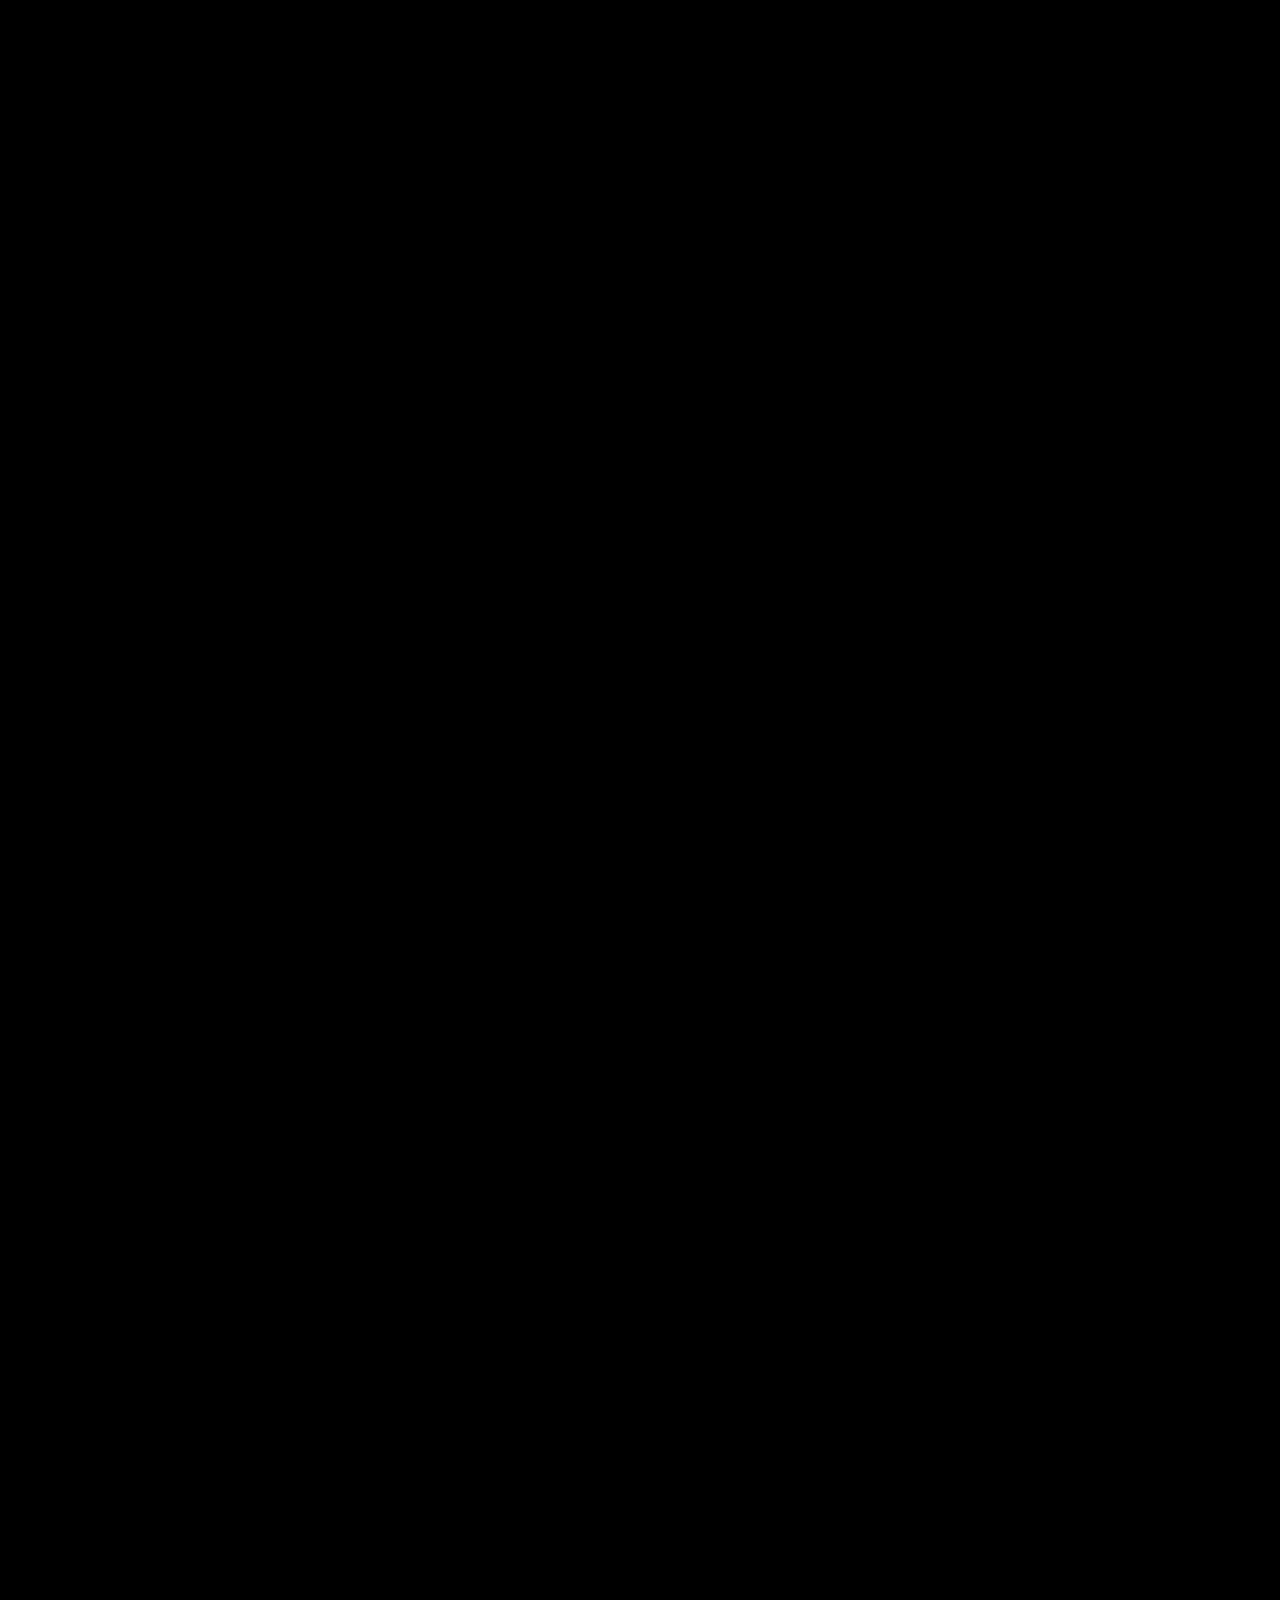
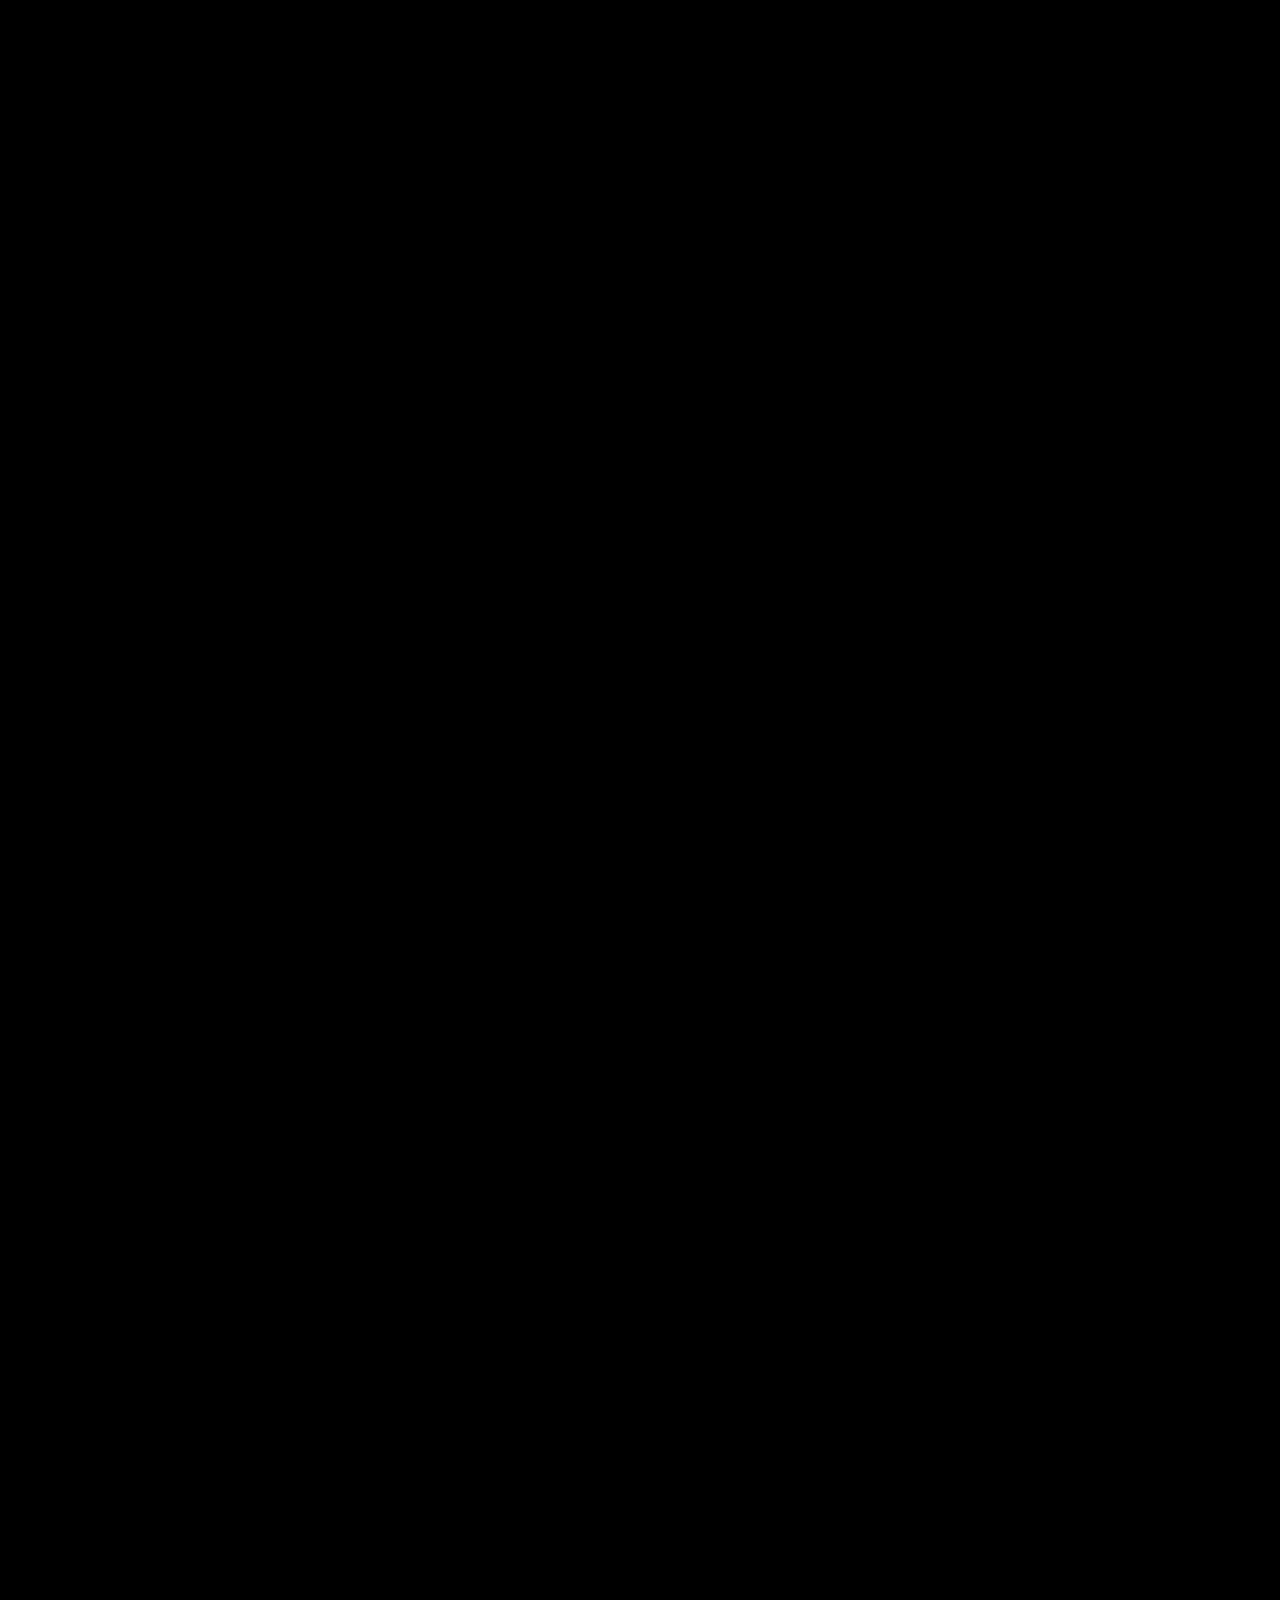
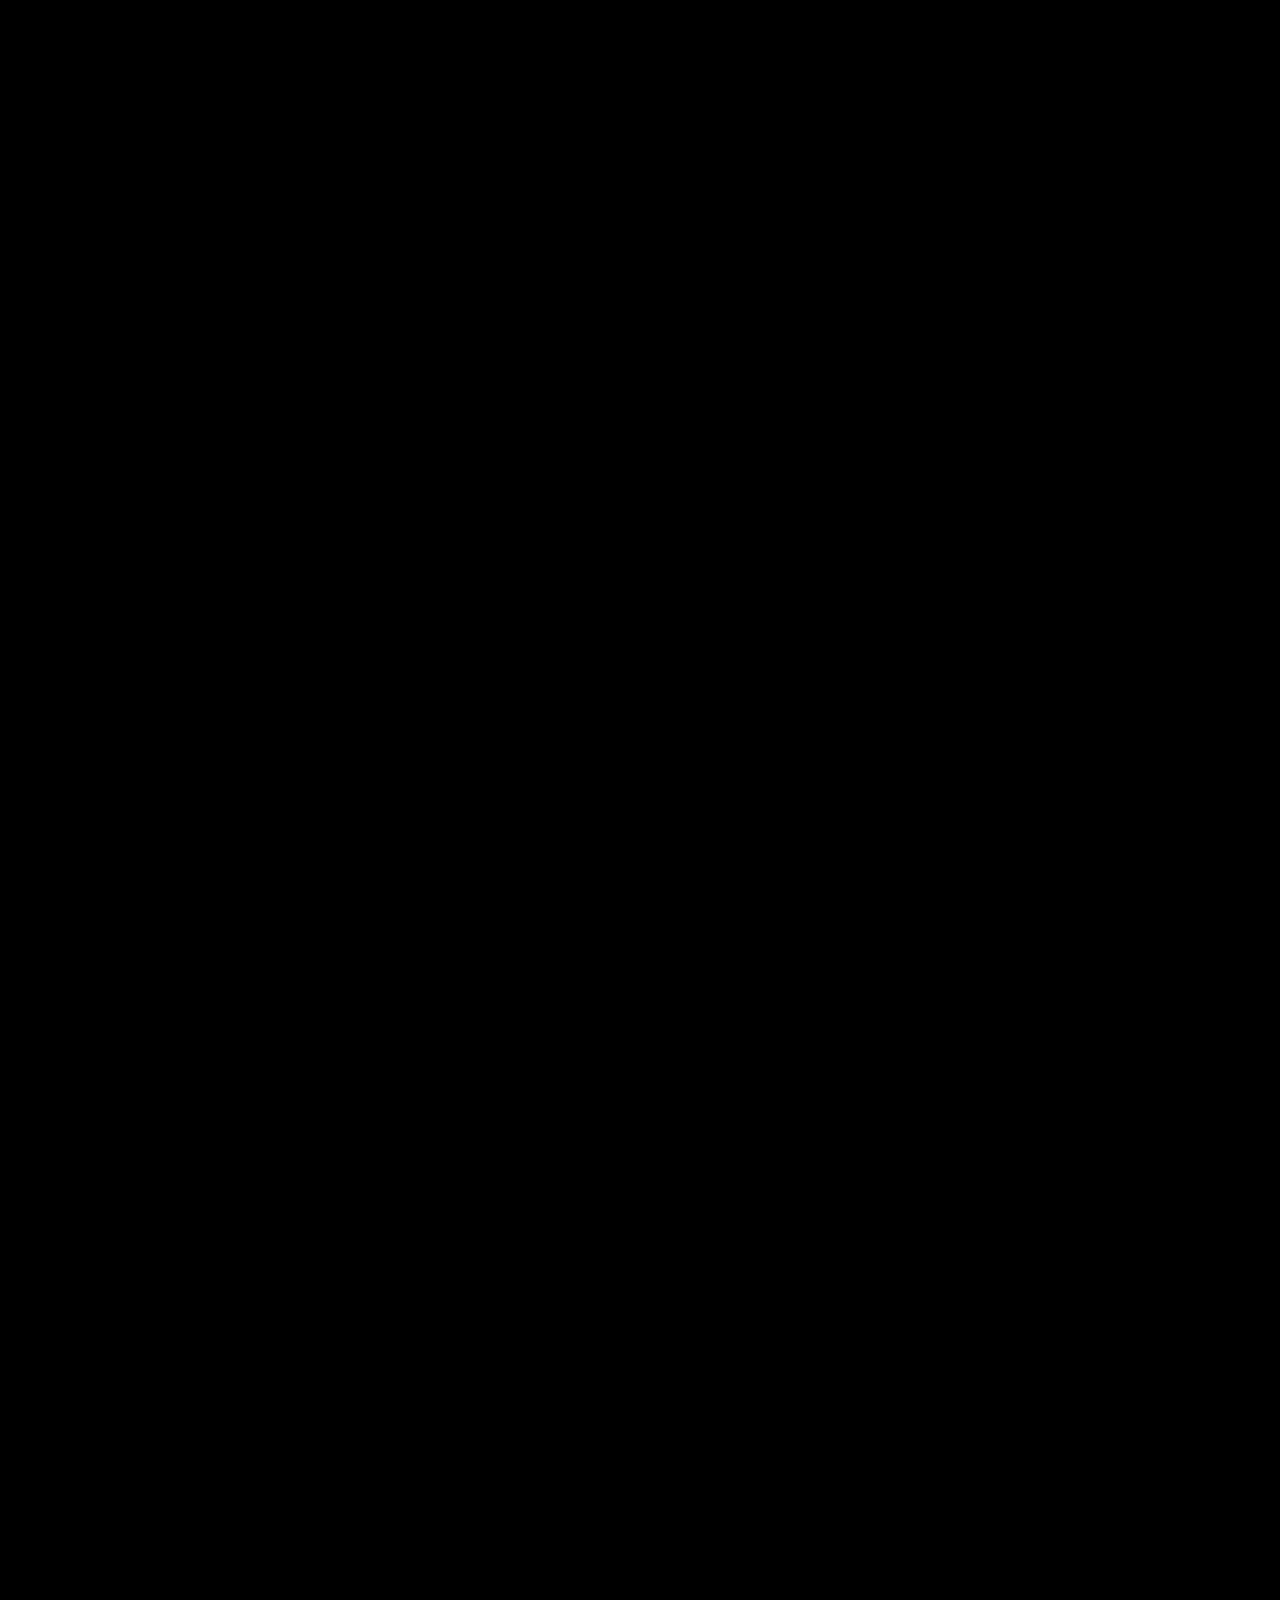
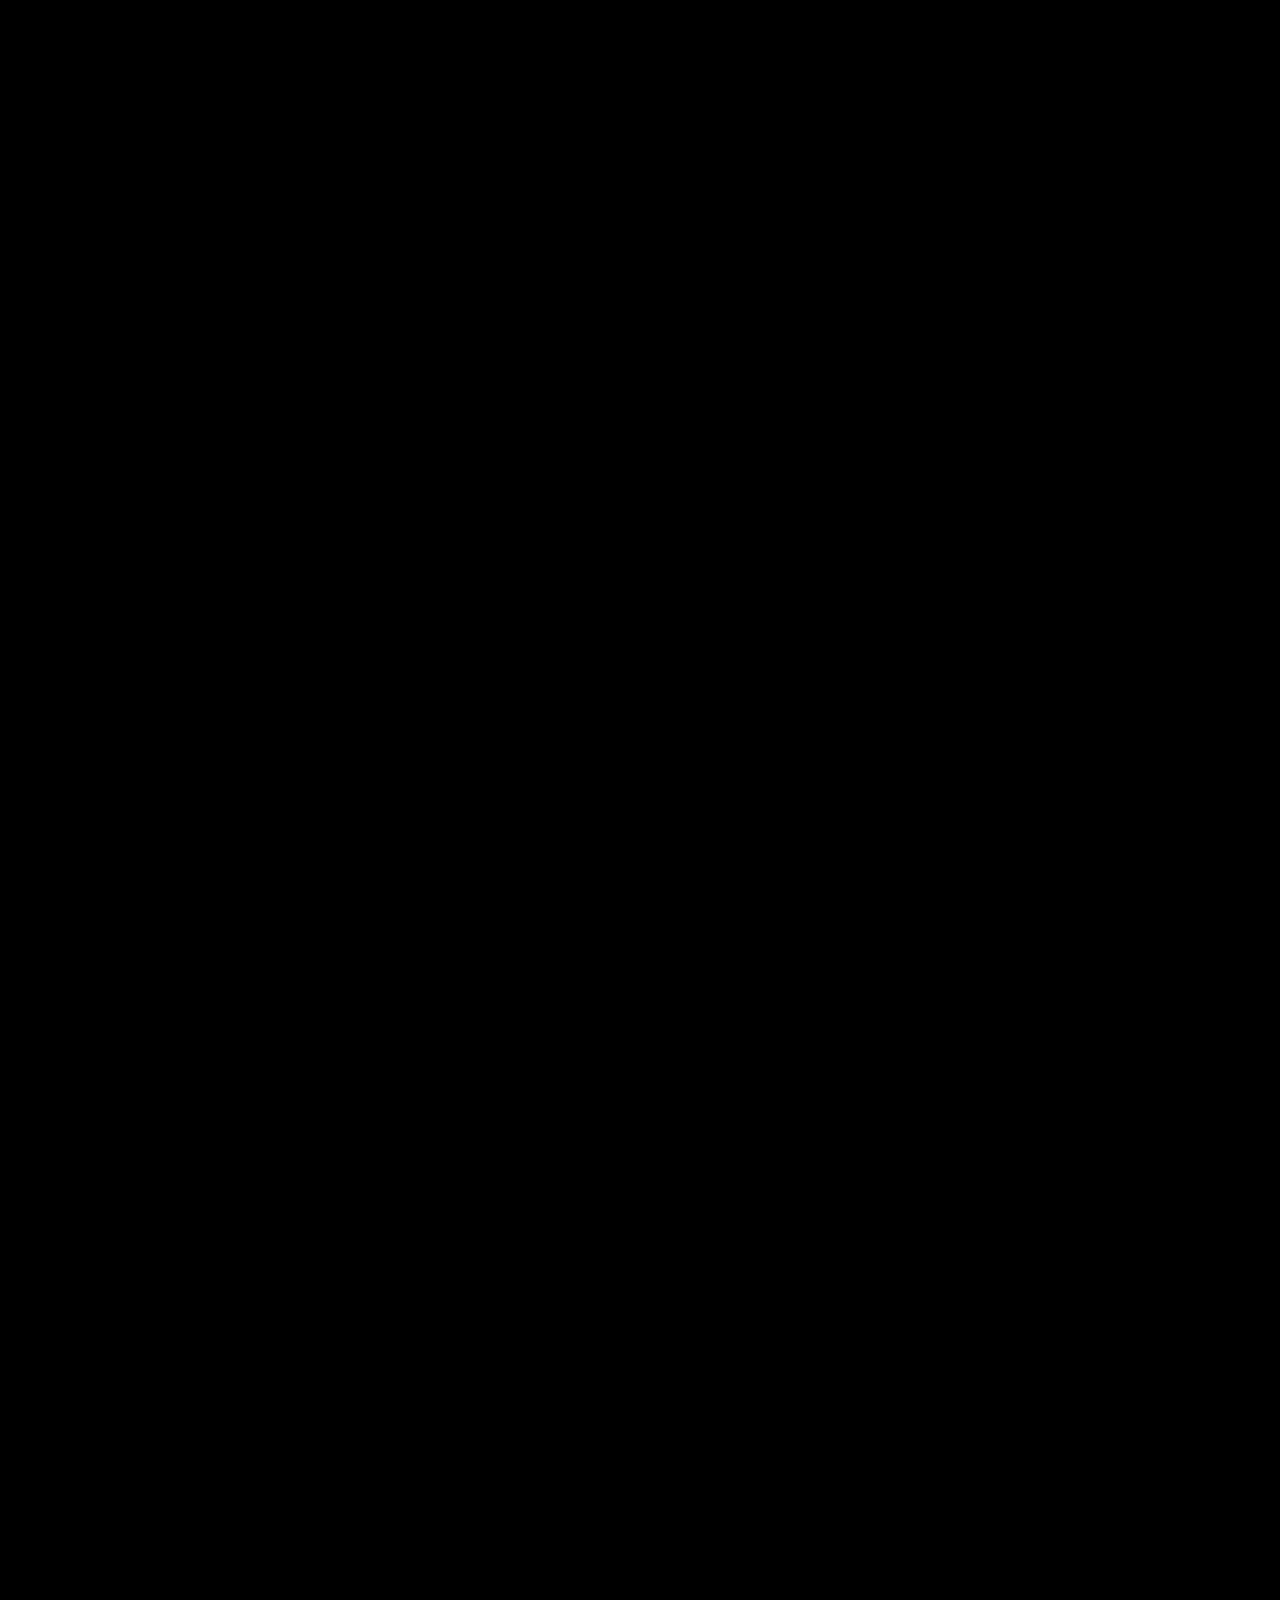
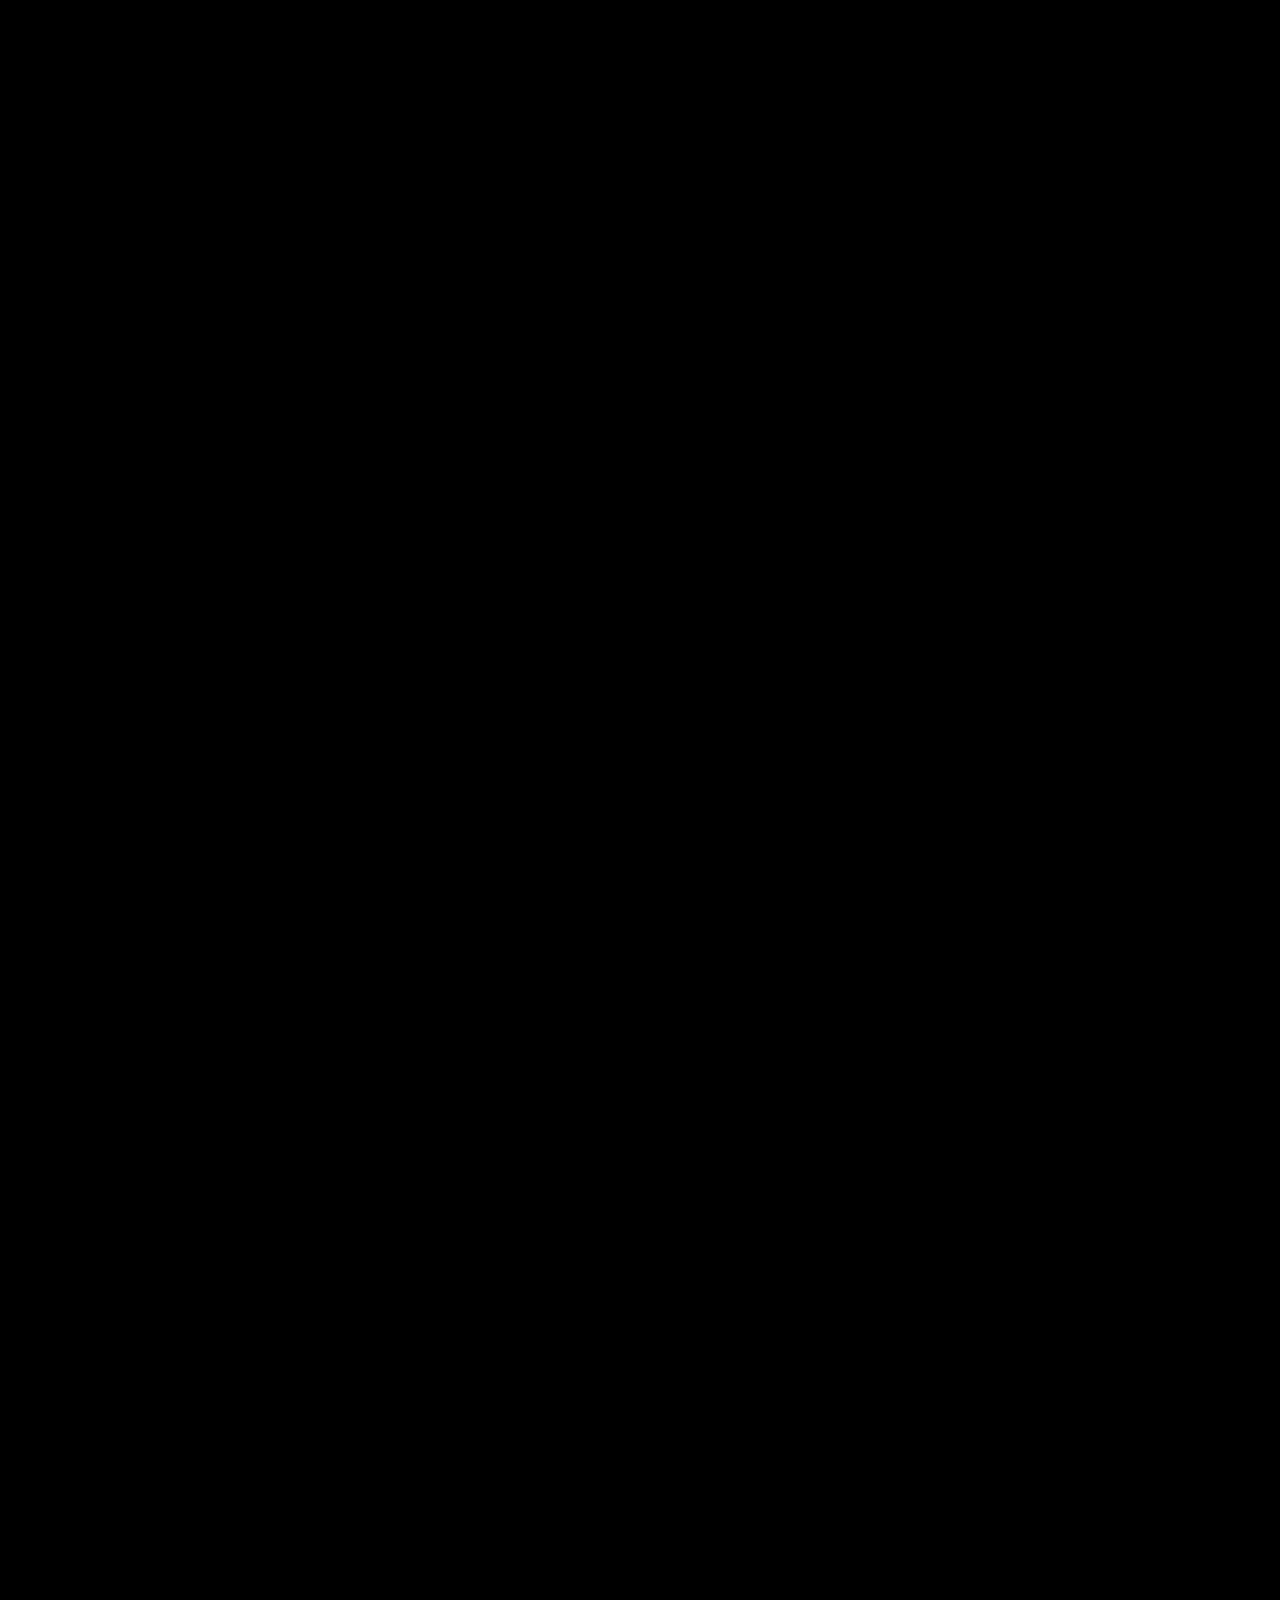
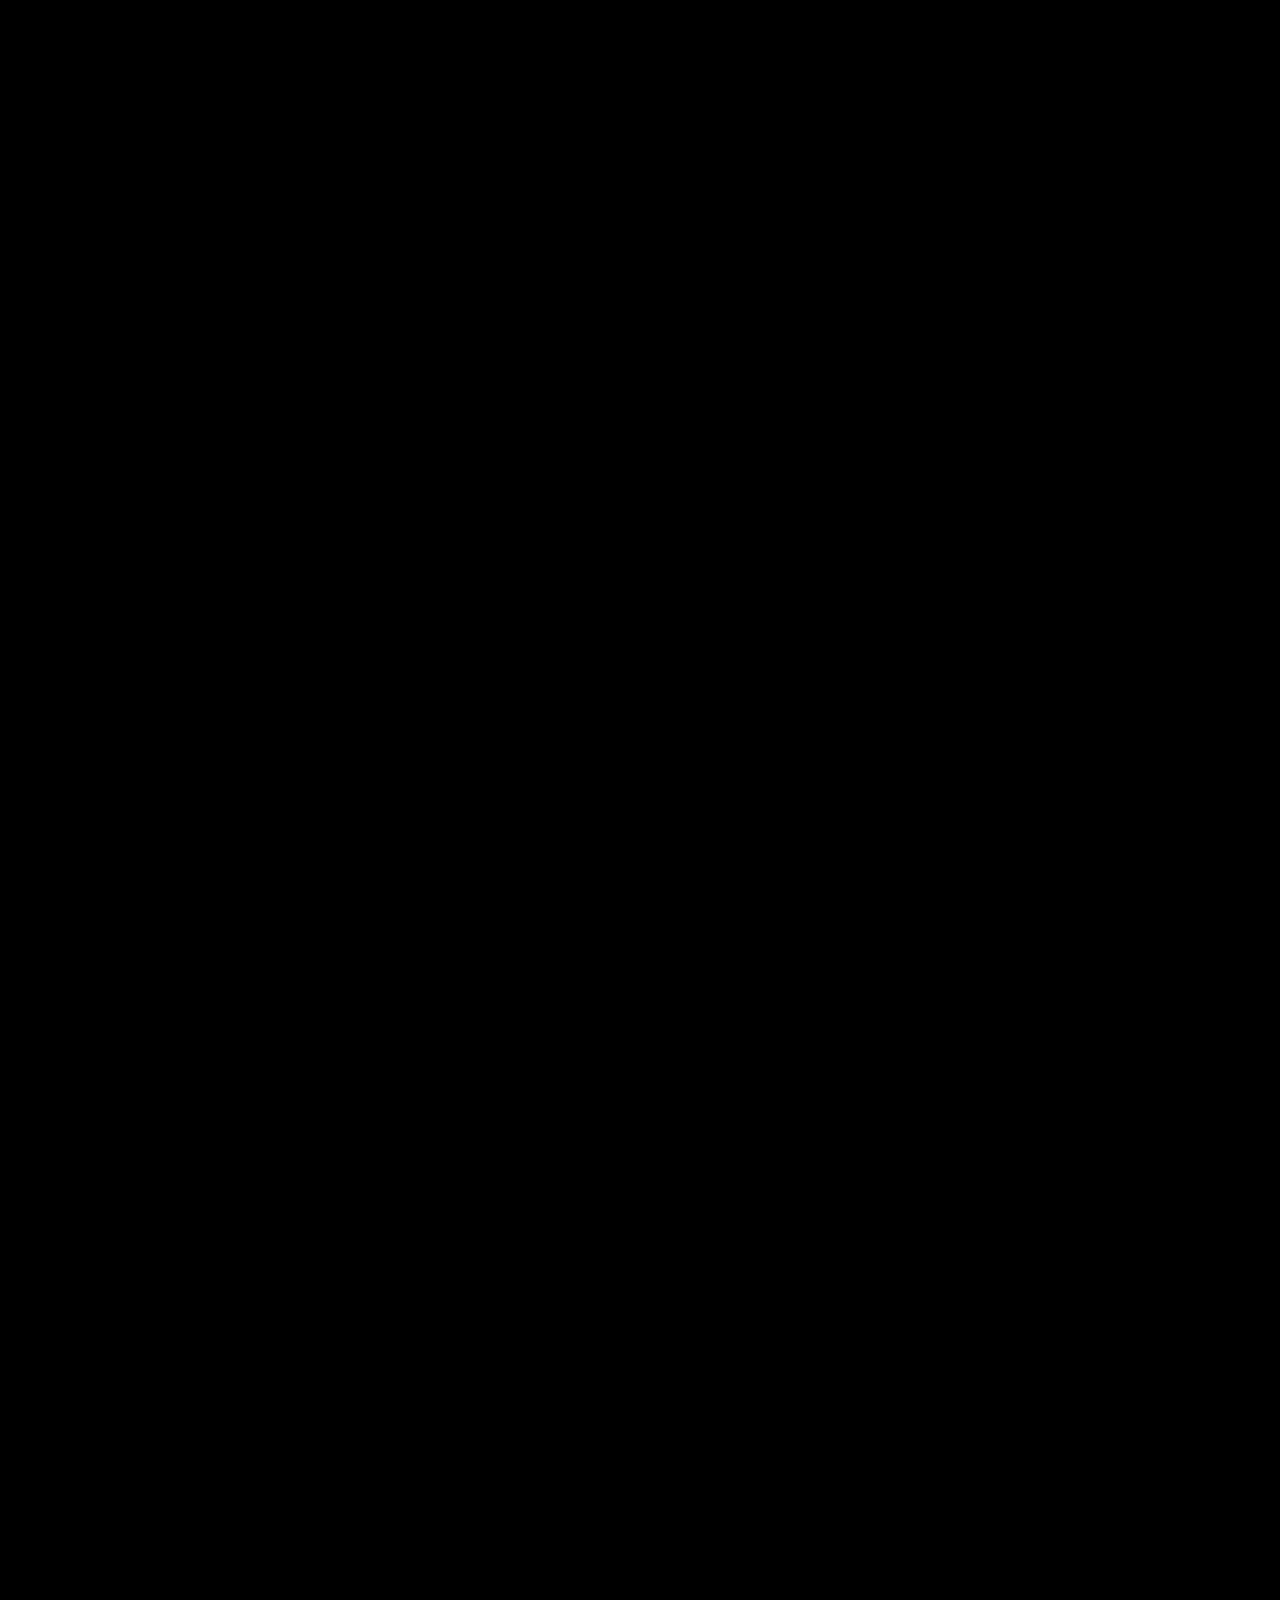
==== commit 8ce7301c: "remove book now temporarily" ====
--- a/index.html
+++ b/index.html
@@ -34,10 +34,7 @@
       <img src="./PremRatrilogo.png" alt="Prem Ratri">
     </div>
     <!-- Replace # with the official ticket-booking URL. -->
-    <a class="header-book" href="#booking" 
-   onclick="event.preventDefault(); document.getElementById('booking').scrollIntoView({ behavior: 'smooth' });">
-  BOOK NOW
-</a>
+    <!-- <a class="header-book" href="https://showmates.in/events/prem-ratri/834D3B0"> BOOK NOW</a> -->
   </header>
 
   <main id="top">
@@ -80,7 +77,7 @@
         </p>
         <p class="passes-live-line">THE NIGHT IS CALLING. PASSES ARE LIVE. CLAIM YOUR SPOT.</p>
         <!-- Replace # with the official ticket-booking URL. -->
-        <a class="book-now-cta" href="https://showmates.in/events/prem-ratri/834D3B0">BOOK NOW <span aria-hidden="true">↗</span></a>
+        <!-- <a class="book-now-cta" href="https://showmates.in/events/prem-ratri/834D3B0">BOOK NOW <span aria-hidden="true">↗</span></a> -->
       </div>
 
     </section>
--- a/css/style.css
+++ b/css/style.css
@@ -680,6 +680,7 @@
   border-radius: 999px;
   box-shadow: 0 0 24px rgba(255, 225, 0, .18);
   transition: transform .2s ease, filter .2s ease;
+  margin-top: 30px;
 }
 .header-book:hover, .book-now-cta:hover {
   filter: brightness(1.05);
